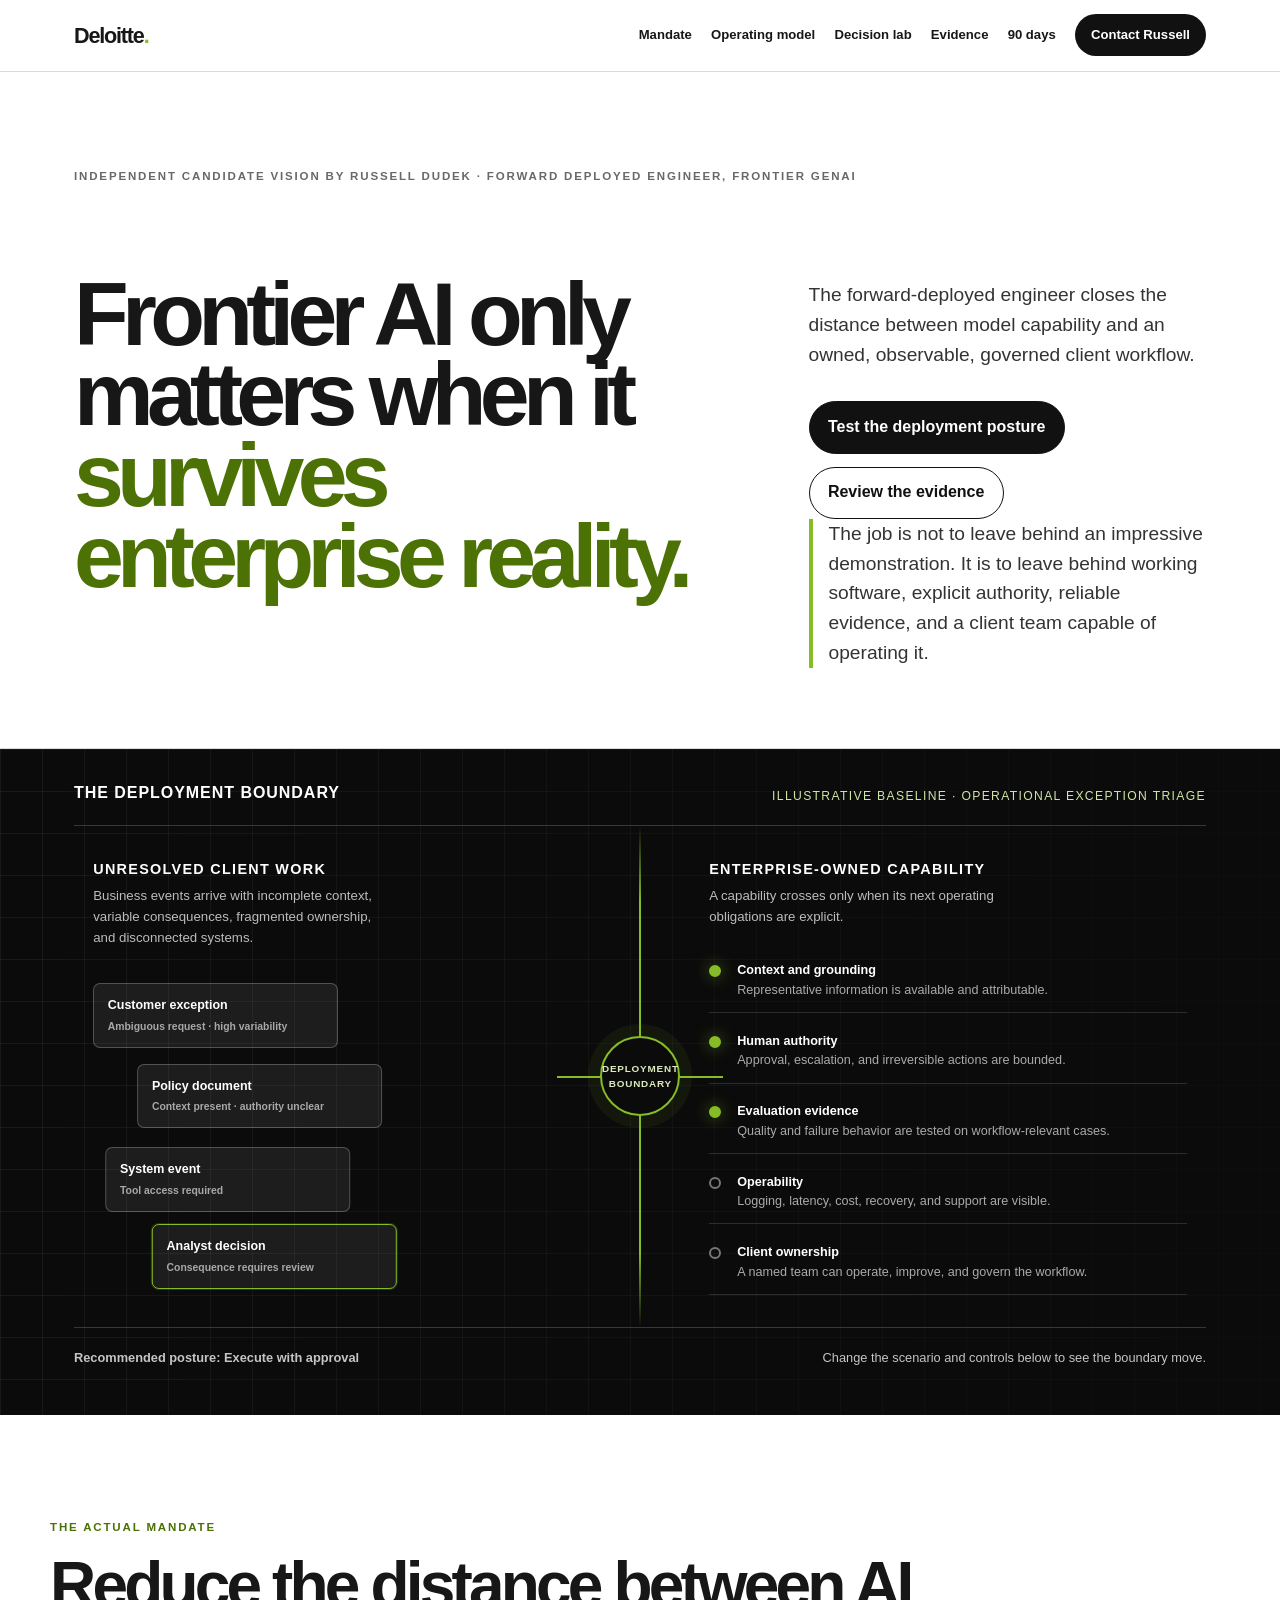
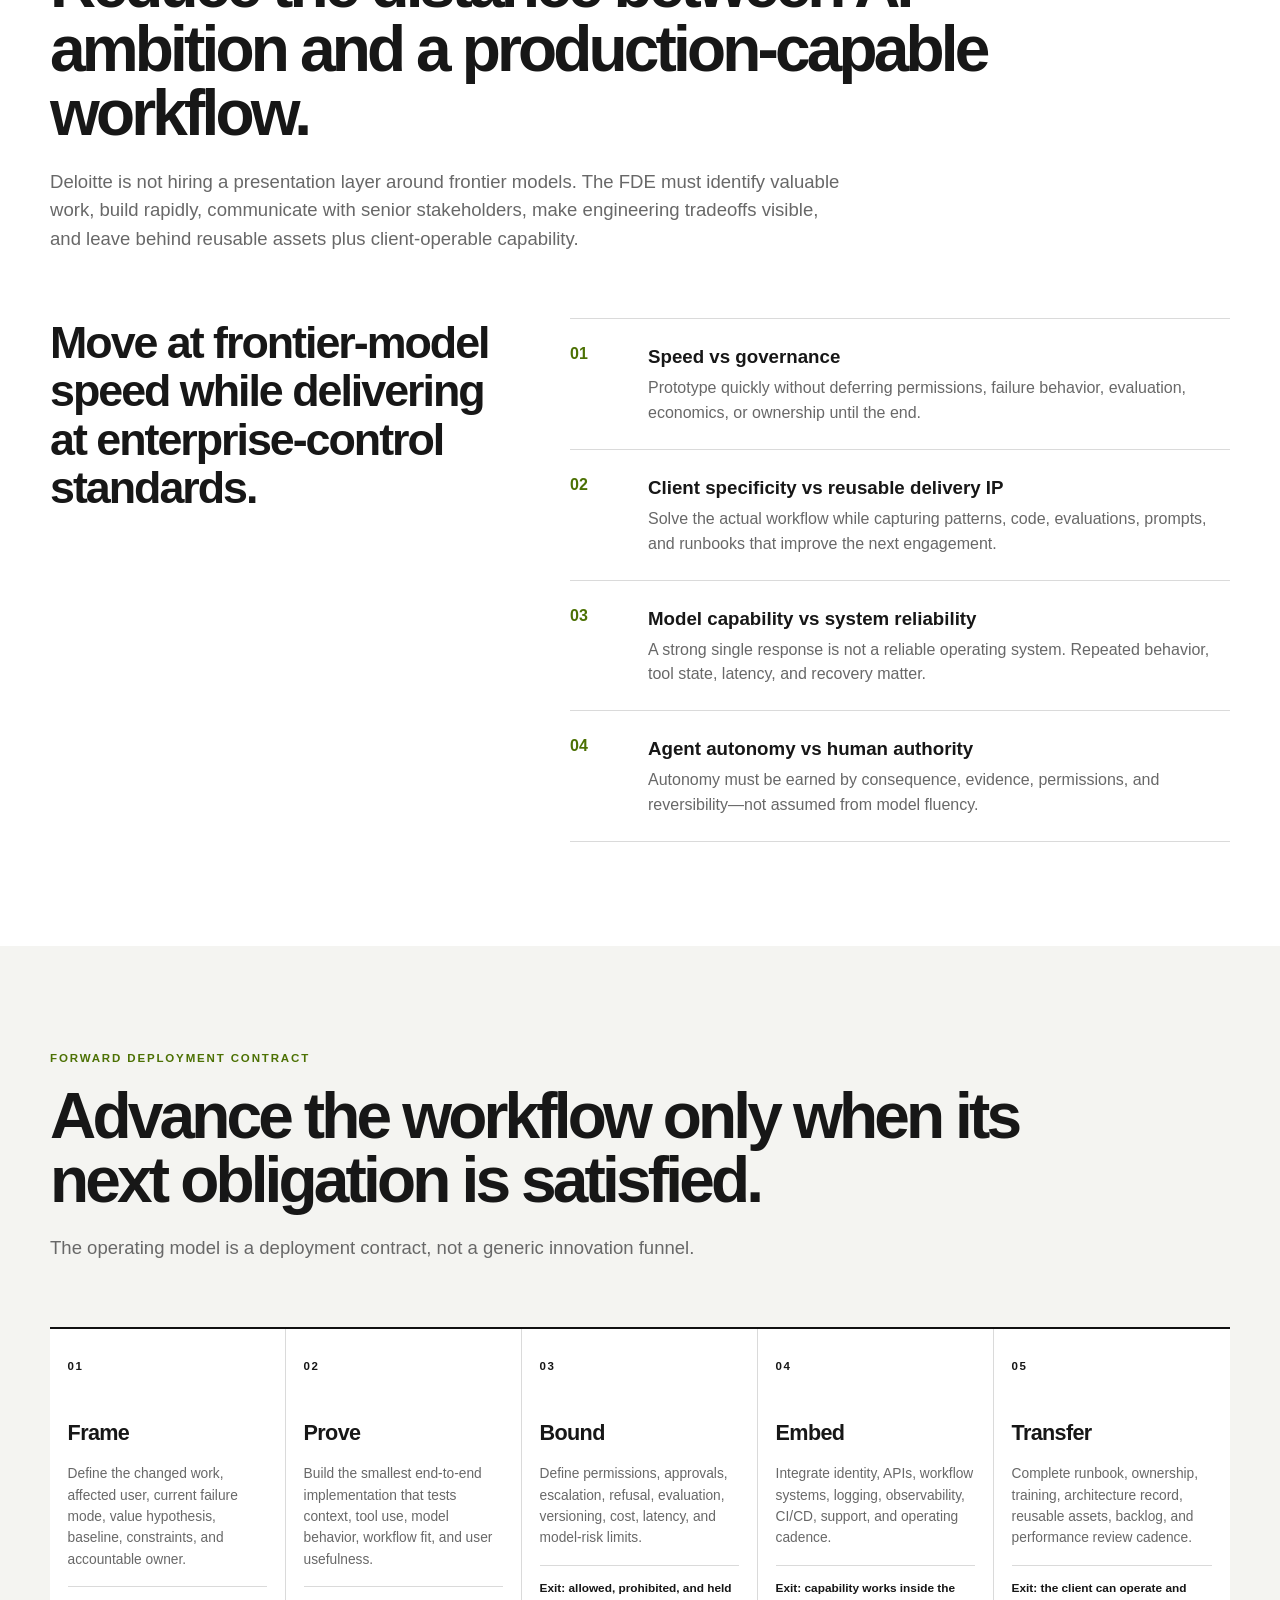
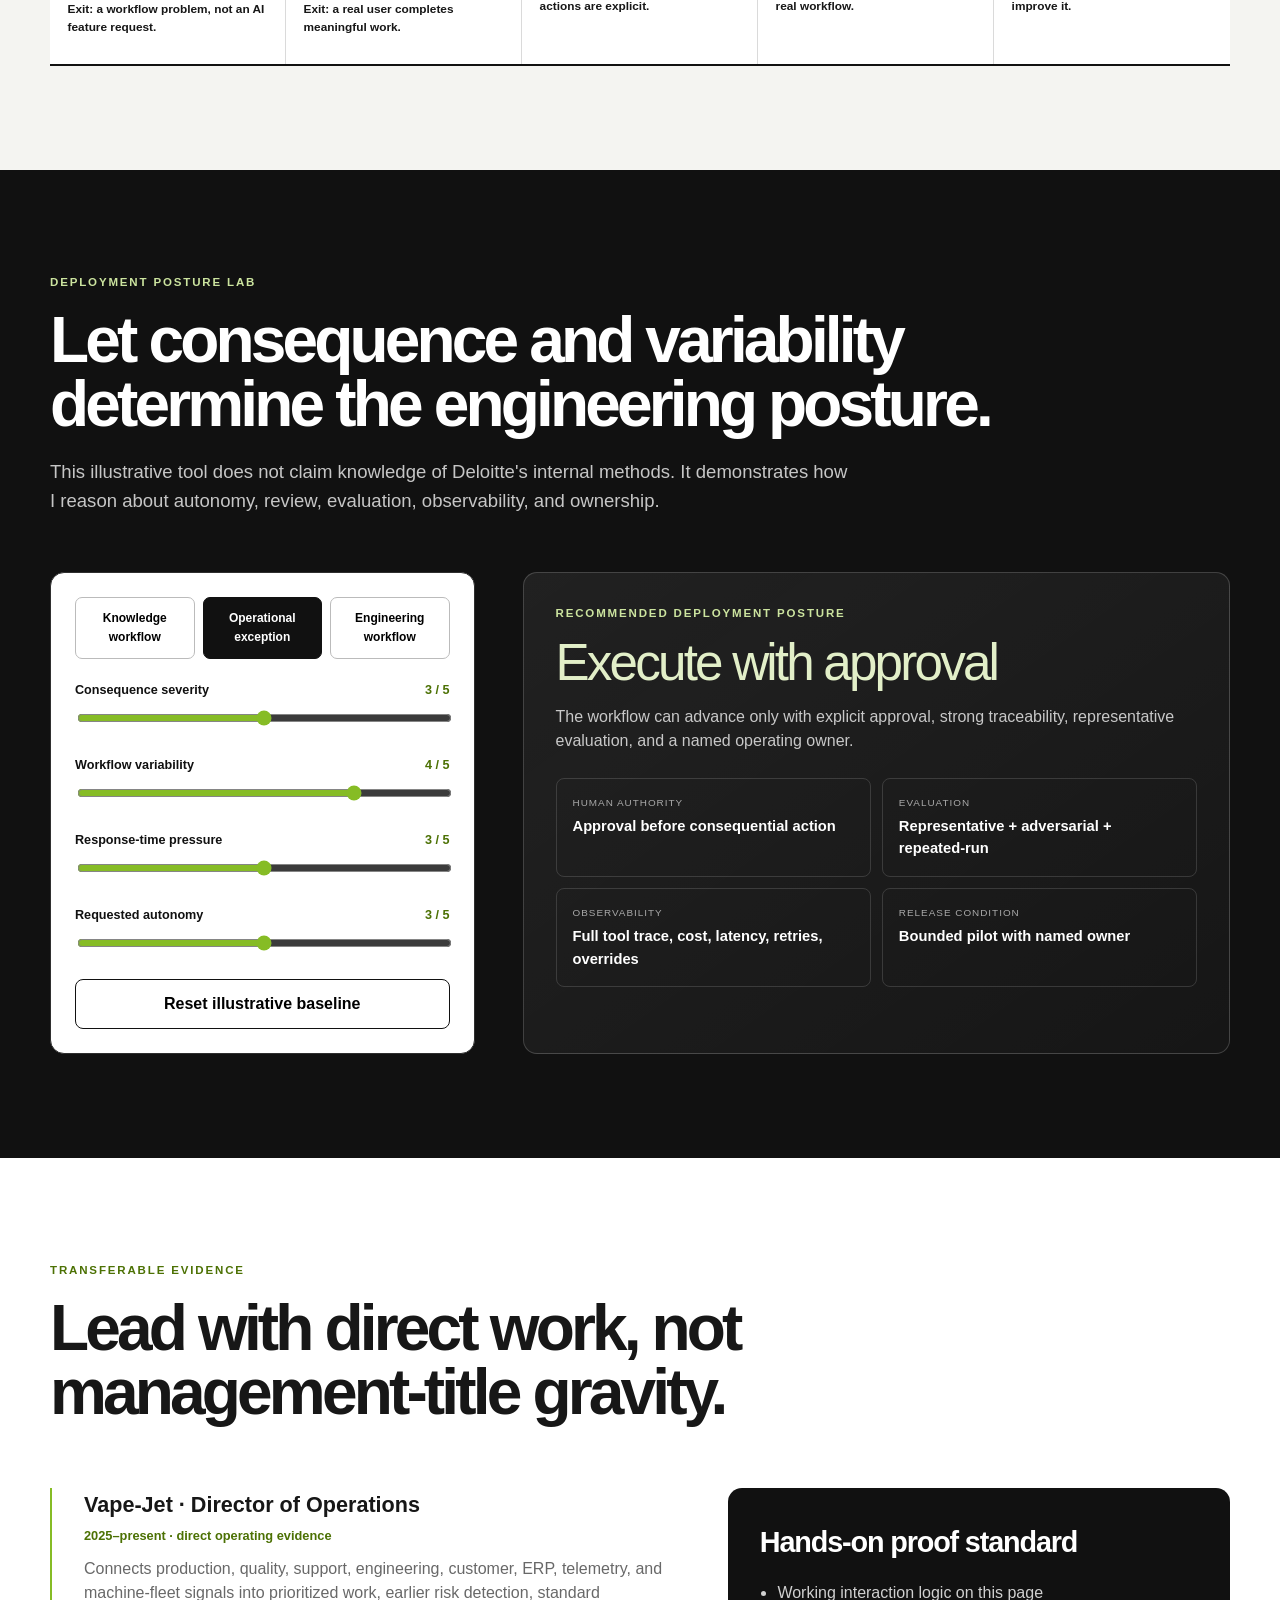
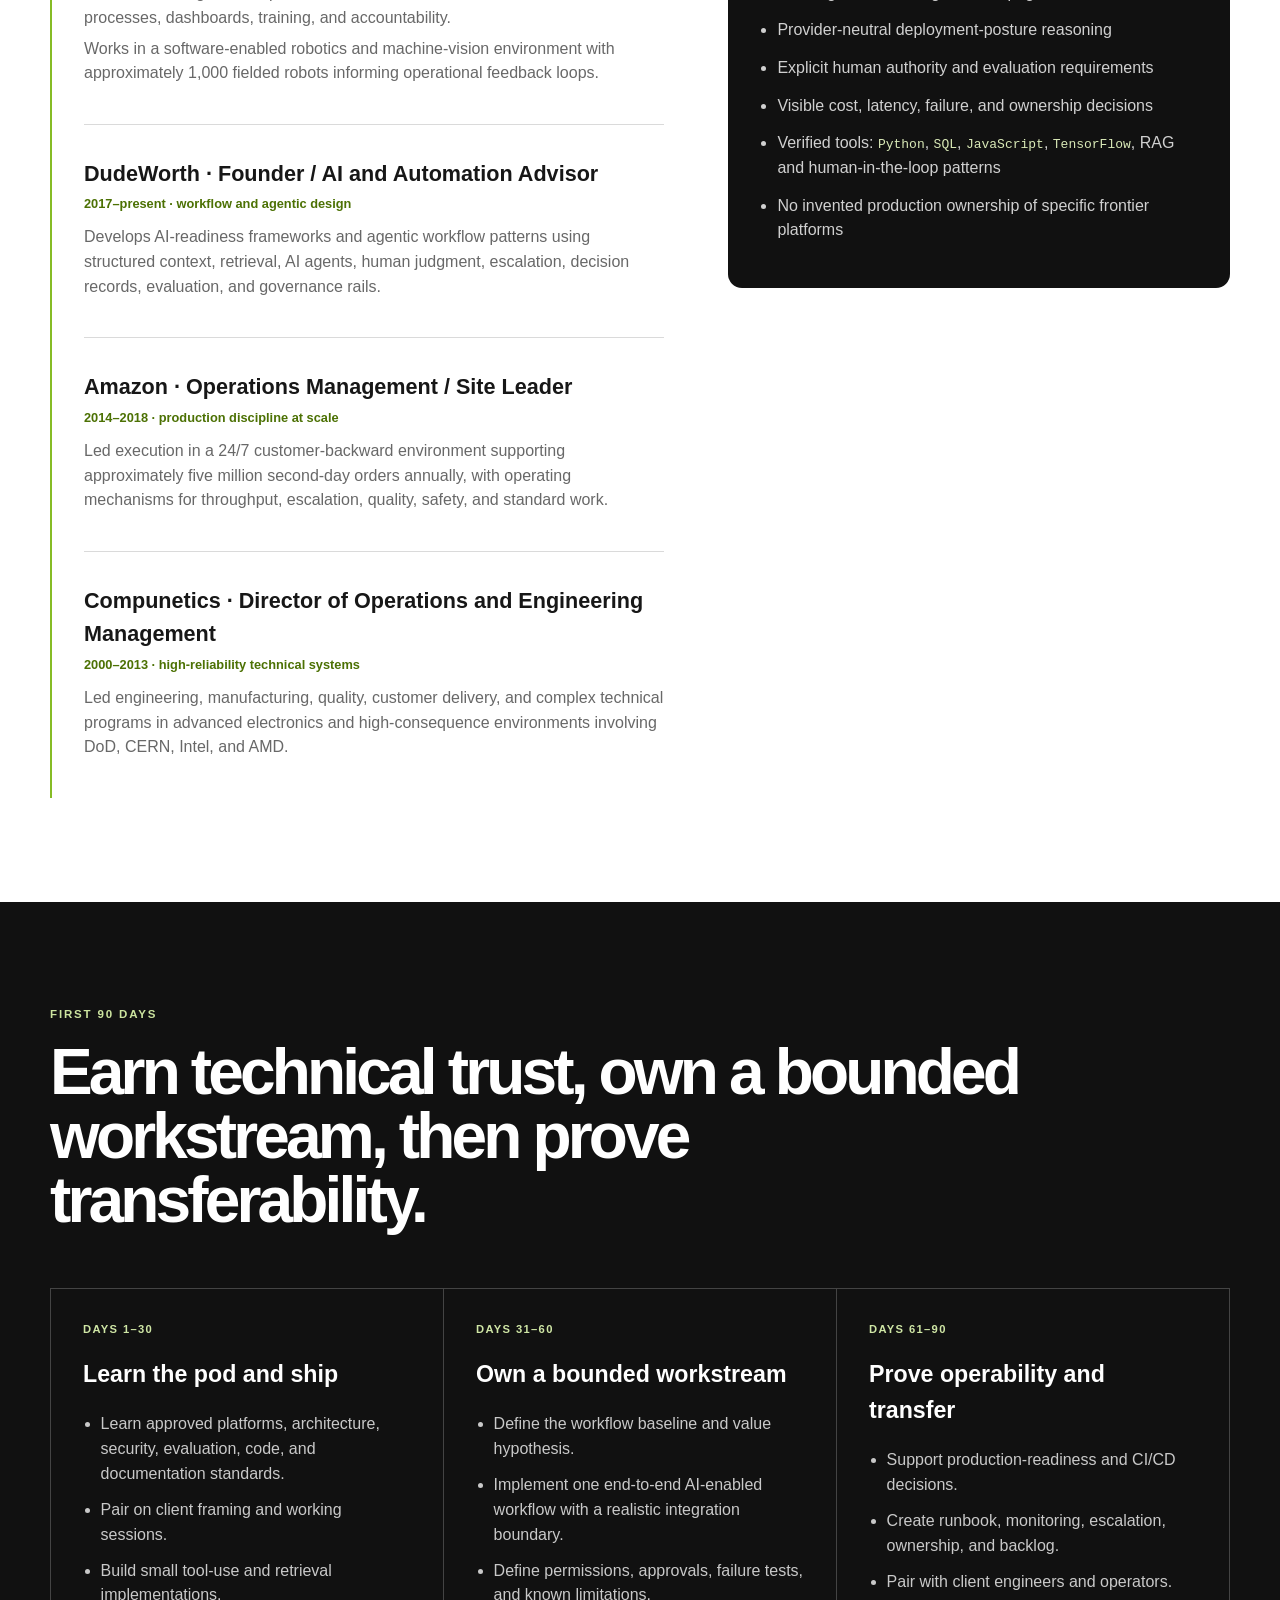
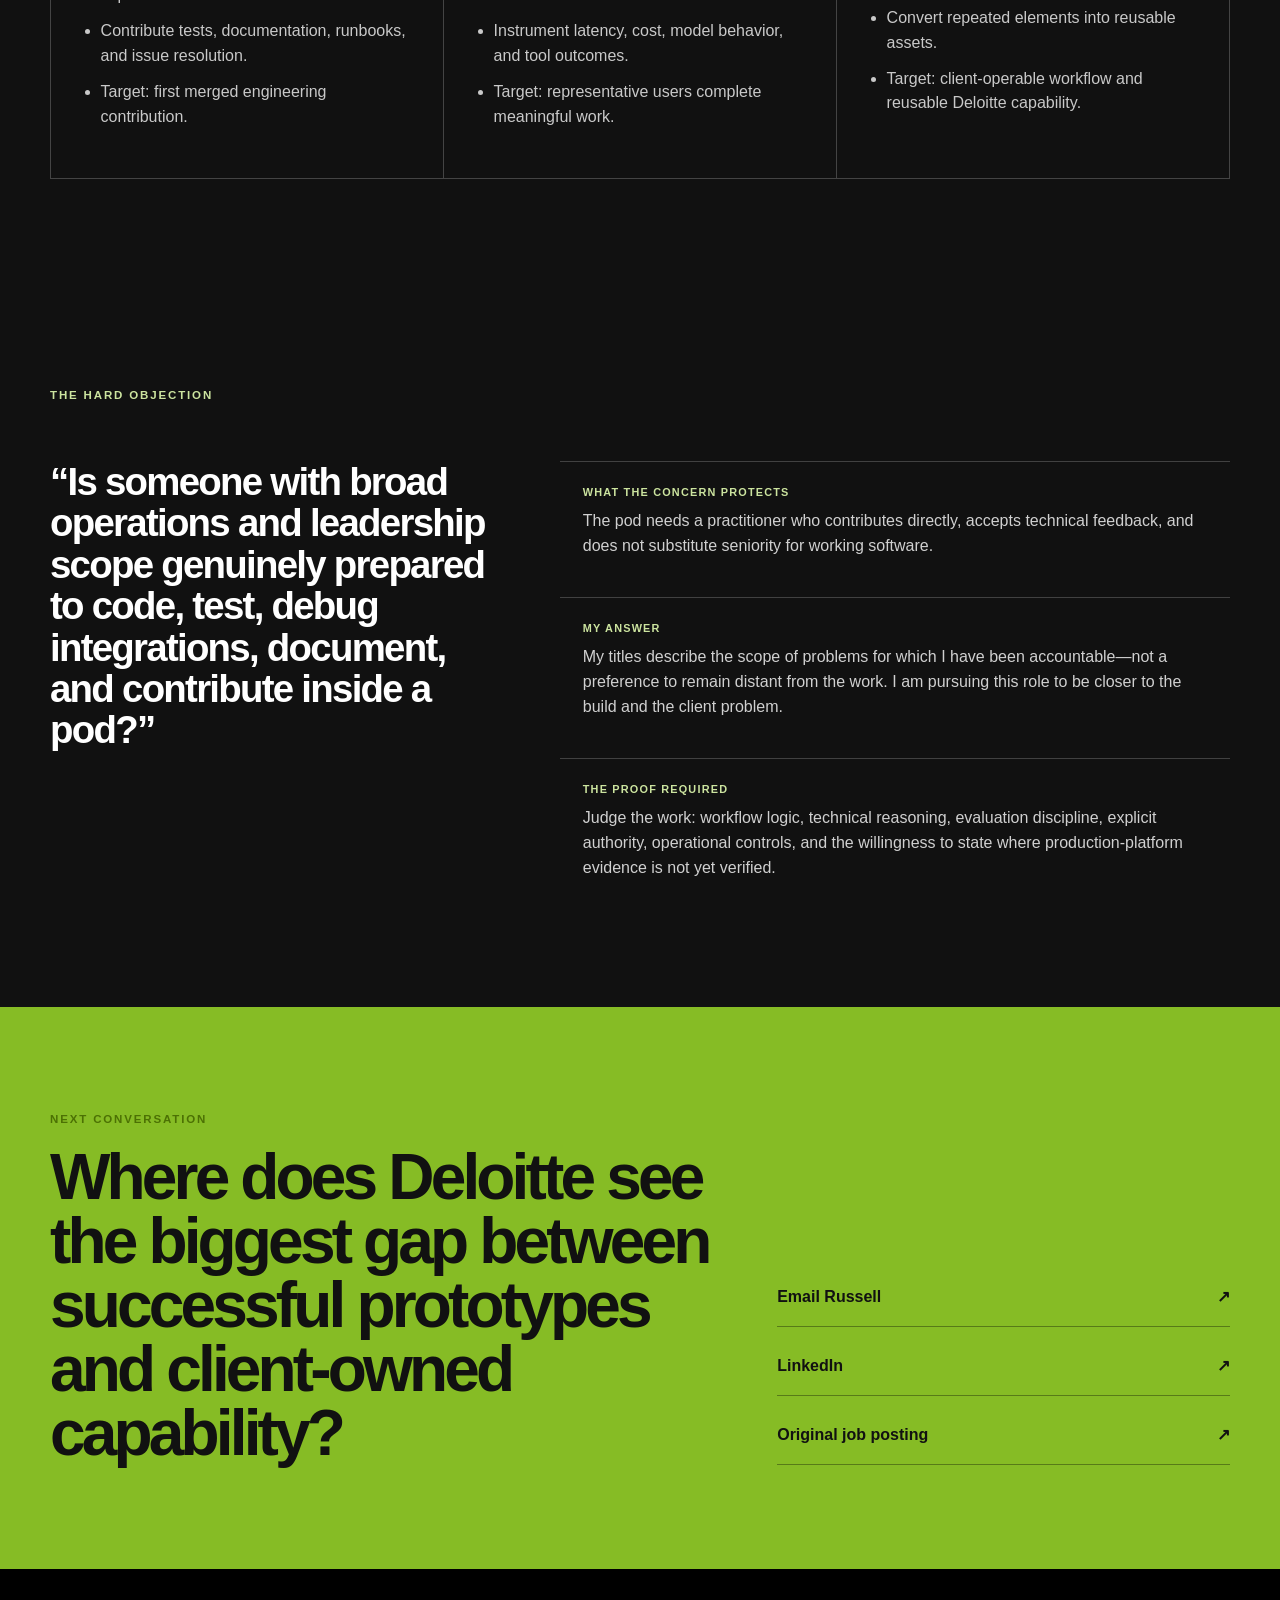
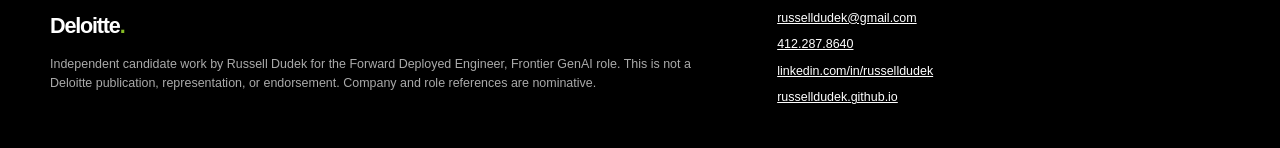
==== index.html @ 0a55ced5 "Publish Deloitte Frontier GenAI candidate vision" ====
<!doctype html>
<html lang="en">
<head>
  <meta charset="utf-8" />
  <meta name="viewport" content="width=device-width, initial-scale=1" />
  <meta name="description" content="Independent candidate vision by Russell Dudek for Deloitte's Forward Deployed Engineer, Frontier GenAI role." />
  <title>Russell Dudek | Deloitte Frontier GenAI FDE</title>
  <style>
    :root {
      --black:#0b0b0b;
      --ink:#171717;
      --muted:#686868;
      --line:#dadada;
      --paper:#ffffff;
      --wash:#f4f4f1;
      --green:#86bc25;
      --green-dark:#4c7104;
      --green-soft:#ecf6dc;
      --amber:#9a6200;
      --red:#9c2525;
      --max:1180px;
      --shadow:0 24px 70px rgba(0,0,0,.15);
      --font:"Helvetica Neue",Helvetica,Arial,sans-serif;
    }
    *{box-sizing:border-box}
    html{scroll-behavior:smooth}
    body{margin:0;background:var(--paper);color:var(--ink);font-family:var(--font);line-height:1.55;text-rendering:optimizeLegibility}
    a{color:inherit}
    button,input{font:inherit}
    button{cursor:pointer}
    :focus-visible{outline:3px solid var(--green);outline-offset:4px}
    .skip{position:absolute;left:1rem;top:-100px;background:#fff;color:#000;padding:.75rem 1rem;z-index:1000;border:2px solid #000}
    .skip:focus{top:1rem}
    .header{position:sticky;top:0;z-index:30;background:rgba(255,255,255,.95);backdrop-filter:blur(14px);border-bottom:1px solid var(--line)}
    .nav{max-width:var(--max);margin:auto;padding:.9rem 1.5rem;display:flex;align-items:center;justify-content:space-between;gap:1rem}
    .brand{font-size:1.35rem;font-weight:850;letter-spacing:-.055em;text-decoration:none}
    .brand-dot{color:var(--green)}
    .links{display:flex;align-items:center;gap:1.2rem;font-size:.82rem;font-weight:750}
    .links a{text-decoration:none}
    .links a:hover{text-decoration:underline;text-underline-offset:4px;text-decoration-thickness:2px}
    .pill{background:#111;color:#fff;padding:.68rem 1rem;border-radius:999px}
    .menu{display:none;border:0;background:none;font-weight:800}
    .hero{border-bottom:1px solid var(--line)}
    .hero-inner{max-width:var(--max);margin:auto;padding:6rem 1.5rem 5rem;display:grid;grid-template-columns:minmax(0,1.25fr) minmax(300px,.75fr);gap:4.5rem;align-items:start}
    .eyebrow{grid-column:1/-1;margin:0 0 1rem;text-transform:uppercase;letter-spacing:.16em;font-size:.72rem;font-weight:850;color:var(--muted)}
    h1{margin:0;font-size:clamp(4rem,7vw,7.4rem);line-height:.9;letter-spacing:-.075em;max-width:850px}
    h1 span{color:var(--green-dark)}
    .hero-copy{padding-top:.4rem}
    .hero-copy p{font-size:clamp(1.08rem,1.5vw,1.35rem);margin:0;color:#333}
    .hero-actions{display:flex;gap:.8rem;flex-wrap:wrap;margin-top:2rem}
    .btn{display:inline-flex;align-items:center;justify-content:center;min-height:48px;padding:.8rem 1.15rem;border-radius:999px;border:1px solid #111;background:#111;color:#fff;text-decoration:none;font-weight:800}
    .btn.secondary{background:#fff;color:#111}
    .note{margin-top:2rem;padding-left:1rem;border-left:4px solid var(--green);font-size:.92rem;color:var(--muted)}
    .system{background:var(--black);color:#fff;position:relative;overflow:hidden}
    .system:before{content:"";position:absolute;inset:0;background-image:linear-gradient(rgba(255,255,255,.055) 1px,transparent 1px),linear-gradient(90deg,rgba(255,255,255,.055) 1px,transparent 1px);background-size:42px 42px;mask-image:linear-gradient(to right,#000,rgba(0,0,0,.25))}
    .system-inner{position:relative;max-width:var(--max);margin:auto;padding:2rem 1.5rem 3rem}
    .system-head{display:flex;justify-content:space-between;align-items:end;gap:1rem;padding-bottom:1.2rem;border-bottom:1px solid rgba(255,255,255,.18)}
    .system-head h2{margin:0;font-size:1rem;letter-spacing:.06em;text-transform:uppercase}
    .system-head p{margin:0;font-size:.76rem;color:#cfe7a5;text-transform:uppercase;letter-spacing:.11em}
    .boundary{display:grid;grid-template-columns:1fr 100px 1fr;min-height:500px}
    .zone{padding:2rem 1.2rem;display:flex;flex-direction:column}
    .zone h3{margin:0 0 .4rem;font-size:.9rem;text-transform:uppercase;letter-spacing:.09em}
    .zone>p{margin:0;color:#bcbcbc;font-size:.83rem;max-width:300px}
    .signals{position:relative;flex:1;margin-top:1.6rem;min-height:320px}
    .signal{position:absolute;left:0;width:min(245px,90%);padding:.75rem .85rem;border:1px solid rgba(255,255,255,.24);background:rgba(255,255,255,.075);border-radius:7px;font-size:.78rem;font-weight:750;transition:.45s ease}
    .signal small{display:block;color:#a8a8a8;font-weight:550;margin-top:.2rem}
    .signal:nth-child(1){top:3%;transform:translateX(0)}
    .signal:nth-child(2){top:28%;transform:translateX(18%)}
    .signal:nth-child(3){top:54%;transform:translateX(5%)}
    .signal:nth-child(4){top:78%;transform:translateX(24%)}
    .signal.active{border-color:var(--green);box-shadow:0 0 0 1px rgba(134,188,37,.22)}
    .spine{position:relative;display:grid;place-items:center}
    .spine:before{content:"";position:absolute;top:0;bottom:0;width:2px;background:linear-gradient(to bottom,transparent,var(--green) 15%,var(--green) 85%,transparent)}
    .gate{position:relative;z-index:2;width:80px;height:80px;border-radius:50%;display:grid;place-items:center;text-align:center;border:2px solid var(--green);background:var(--black);font-size:.62rem;font-weight:850;letter-spacing:.08em;text-transform:uppercase;color:#dceabc;box-shadow:0 0 0 12px rgba(134,188,37,.07)}
    .gate:before,.gate:after{content:"";position:absolute;top:50%;width:45px;height:2px;background:var(--green)}
    .gate:before{right:100%}.gate:after{left:100%}
    .owned{display:grid;gap:.45rem;margin-top:1.4rem}
    .owned-row{display:grid;grid-template-columns:16px 1fr;gap:.75rem;padding:.72rem 0;border-bottom:1px solid rgba(255,255,255,.14);font-size:.79rem}
    .status{width:12px;height:12px;border-radius:50%;border:2px solid #777;margin-top:.25rem;transition:.35s ease}
    .owned-row.ready .status{background:var(--green);border-color:var(--green);box-shadow:0 0 16px rgba(134,188,37,.55)}
    .owned-row strong{display:block}.owned-row span{color:#aaa}
    .system-foot{display:flex;justify-content:space-between;gap:1rem;padding-top:1.25rem;border-top:1px solid rgba(255,255,255,.18);font-size:.8rem;color:#c5c5c5}
    .section{padding:6.5rem 1.5rem}
    .inner{max-width:var(--max);margin:auto}
    .label{font-size:.72rem;text-transform:uppercase;letter-spacing:.16em;font-weight:850;color:var(--green-dark);margin-bottom:1rem}
    .section h2{font-size:clamp(2.5rem,5vw,5rem);line-height:1;letter-spacing:-.06em;margin:0;max-width:980px}
    .lead{max-width:800px;font-size:1.16rem;color:var(--muted);margin:1.4rem 0 0}
    .wash{background:var(--wash)}
    .dark{background:#111;color:#fff}.dark .lead{color:#c6c6c6}.dark .label{color:#cce49f}
    .tensions{display:grid;grid-template-columns:.8fr 1.2fr;gap:5rem;margin-top:4rem}
    blockquote{margin:0;font-size:clamp(1.8rem,3.5vw,3.4rem);line-height:1.08;letter-spacing:-.045em;font-weight:780;position:sticky;top:120px}
    .tension-list{border-top:1px solid var(--line)}
    .tension{display:grid;grid-template-columns:62px 1fr;gap:1rem;padding:1.45rem 0;border-bottom:1px solid var(--line)}
    .num{color:var(--green-dark);font-weight:850}.tension h3{margin:0 0 .3rem}.tension p{margin:0;color:var(--muted)}
    .contract{margin-top:4rem;display:grid;grid-template-columns:repeat(5,1fr);border-top:2px solid #111;border-bottom:2px solid #111}
    .step{padding:1.5rem 1.1rem 1.7rem;min-height:260px;border-right:1px solid var(--line);transition:.25s;background:#fff}
    .step:last-child{border-right:0}.step:hover{background:var(--green-soft)}
    .step b{font-size:.72rem;letter-spacing:.12em}.step h3{font-size:1.35rem;margin:2.4rem 0 .6rem;letter-spacing:-.03em}.step p{font-size:.86rem;color:var(--muted)}.step em{display:block;margin-top:1rem;padding-top:.8rem;border-top:1px solid var(--line);font-size:.74rem;font-style:normal;font-weight:800}
    .lab-grid{display:grid;grid-template-columns:minmax(300px,.75fr) minmax(0,1.25fr);gap:3rem;margin-top:3.5rem}
    .controls{background:#fff;color:#111;padding:1.5rem;border:1px solid #2f2f2f;border-radius:14px}
    .scenario-tabs{display:grid;grid-template-columns:repeat(3,1fr);gap:.5rem}
    .scenario{border:1px solid #bbb;background:#fff;padding:.72rem .55rem;font-size:.75rem;font-weight:800;border-radius:7px}
    .scenario.active{background:#111;color:#fff;border-color:#111}
    .slider-row{margin-top:1.4rem}.slider-head{display:flex;justify-content:space-between;gap:1rem;font-size:.79rem;font-weight:800;margin-bottom:.45rem}.slider-head span:last-child{color:var(--green-dark)}
    input[type=range]{width:100%;accent-color:var(--green)}
    .reset{margin-top:1.25rem;width:100%;padding:.75rem;border:1px solid #111;background:#fff;font-weight:800;border-radius:8px}
    .readout{padding:2rem;border:1px solid rgba(255,255,255,.18);border-radius:14px;background:linear-gradient(145deg,rgba(255,255,255,.07),rgba(255,255,255,.025))}
    .posture{font-size:clamp(2rem,4vw,4.3rem);line-height:.98;letter-spacing:-.055em;margin:.3rem 0 1rem;color:#e2efc8}
    .readout>p{color:#c8c8c8;max-width:720px}
    .requirements{display:grid;grid-template-columns:repeat(2,1fr);gap:.7rem;margin-top:1.5rem}
    .req{padding:1rem;border:1px solid rgba(255,255,255,.14);border-radius:8px}.req small{display:block;color:#a9a9a9;text-transform:uppercase;letter-spacing:.1em;font-size:.62rem}.req strong{display:block;margin-top:.25rem;font-size:.92rem}
    .evidence{margin-top:4rem;display:grid;grid-template-columns:1.1fr .9fr;gap:4rem}
    .trail{border-left:2px solid var(--green);padding-left:2rem}
    .role{padding:0 0 2rem}.role+.role{padding-top:2rem;border-top:1px solid var(--line)}.role h3{margin:0;font-size:1.35rem}.role .meta{color:var(--green-dark);font-weight:800;font-size:.8rem;margin:.25rem 0 .7rem}.role p{margin:.35rem 0;color:var(--muted)}
    .proof{background:#111;color:#fff;padding:2rem;border-radius:14px;align-self:start;position:sticky;top:110px}.proof h3{font-size:1.8rem;margin:0 0 1rem;letter-spacing:-.04em}.proof ul{padding-left:1.1rem;margin:0}.proof li{margin:.8rem 0;color:#d0d0d0}.proof code{color:#d9e9b7}
    .plan{display:grid;grid-template-columns:repeat(3,1fr);gap:1px;background:#444;margin-top:3.5rem;border:1px solid #444}.phase{background:#111;padding:2rem}.phase .days{color:#cfe6a5;text-transform:uppercase;letter-spacing:.12em;font-size:.7rem;font-weight:850}.phase h3{font-size:1.45rem;margin:1.2rem 0}.phase ul{padding-left:1.1rem;color:#c9c9c9}.phase li{margin:.7rem 0}
    .objection{display:grid;grid-template-columns:.8fr 1.2fr;gap:4rem;margin-top:3.5rem;align-items:start}.question{font-size:clamp(1.8rem,3vw,3.1rem);line-height:1.08;letter-spacing:-.045em;font-weight:780}.answer-grid{display:grid;gap:1rem}.answer{padding:1.4rem;border-top:1px solid rgba(255,255,255,.2)}.answer b{display:block;color:#cce49f;text-transform:uppercase;letter-spacing:.11em;font-size:.68rem;margin-bottom:.5rem}.answer p{margin:0;color:#d0d0d0}
    .cta{background:var(--green);color:#111}.cta-grid{display:grid;grid-template-columns:1.2fr .8fr;gap:3rem;align-items:end}.cta h2{max-width:780px}.cta-links{display:grid;gap:.7rem}.cta-links a{display:flex;justify-content:space-between;padding:1rem 0;border-bottom:1px solid rgba(0,0,0,.35);text-decoration:none;font-weight:850}
    footer{background:#000;color:#fff;padding:2.5rem 1.5rem}.footer{max-width:var(--max);margin:auto;display:grid;grid-template-columns:1.2fr .8fr;gap:3rem;font-size:.78rem}.footer p{color:#aaa;max-width:720px}.footer-links{display:grid;gap:.45rem;align-content:start}.footer-links a{color:#fff}
    @media(max-width:900px){
      .hero-inner,.tensions,.lab-grid,.evidence,.objection,.cta-grid,.footer{grid-template-columns:1fr;gap:2.5rem}
      .hero-inner{padding-top:4rem}.hero-copy{padding-top:0}.boundary{grid-template-columns:1fr}.spine{height:100px}.spine:before{top:50%;left:0;right:0;width:auto;height:2px;background:linear-gradient(to right,transparent,var(--green) 15%,var(--green) 85%,transparent)}.gate:before,.gate:after{display:none}
      .contract{grid-template-columns:1fr}.step{min-height:0;border-right:0;border-bottom:1px solid var(--line)}.step h3{margin-top:1rem}
      .plan{grid-template-columns:1fr}.proof,blockquote{position:static}
    }
    @media(max-width:700px){
      .links{display:none;position:absolute;top:100%;left:0;right:0;background:#fff;border-bottom:1px solid var(--line);padding:1rem 1.5rem;flex-direction:column;align-items:flex-start}.links.open{display:flex}.menu{display:block}
      h1{font-size:clamp(3.1rem,16vw,5.2rem)}.hero-inner{padding-bottom:3.5rem}.section{padding:4.5rem 1.1rem}.requirements{grid-template-columns:1fr}.scenario-tabs{grid-template-columns:1fr}.system-inner{padding-inline:1rem}.zone{padding-inline:.4rem}.system-foot{flex-direction:column}.contract,.plan{margin-top:2.5rem}
    }
    @media(prefers-reduced-motion:reduce){*{scroll-behavior:auto!important;animation:none!important;transition:none!important}}
  </style>
</head>
<body id="top">
<a class="skip" href="#main">Skip to content</a>
<header class="header">
  <nav class="nav" aria-label="Primary navigation">
    <a class="brand" href="#top" aria-label="Deloitte candidate vision">Deloitte<span class="brand-dot">.</span></a>
    <button class="menu" type="button" aria-expanded="false" aria-controls="navlinks">Menu</button>
    <div class="links" id="navlinks">
      <a href="#mandate">Mandate</a><a href="#model">Operating model</a><a href="#lab">Decision lab</a><a href="#evidence">Evidence</a><a href="#plan">90 days</a><a class="pill" href="mailto:russelldudek@gmail.com">Contact Russell</a>
    </div>
  </nav>
</header>
<main id="main">
  <section class="hero">
    <div class="hero-inner">
      <p class="eyebrow">Independent candidate vision by Russell Dudek · Forward Deployed Engineer, Frontier GenAI</p>
      <h1>Frontier AI only matters when it <span>survives enterprise reality.</span></h1>
      <div class="hero-copy">
        <p>The forward-deployed engineer closes the distance between model capability and an owned, observable, governed client workflow.</p>
        <div class="hero-actions"><a class="btn" href="#lab">Test the deployment posture</a><a class="btn secondary" href="#evidence">Review the evidence</a></div>
        <p class="note">The job is not to leave behind an impressive demonstration. It is to leave behind working software, explicit authority, reliable evidence, and a client team capable of operating it.</p>
      </div>
    </div>
  </section>

  <section class="system" aria-labelledby="system-title">
    <div class="system-inner">
      <div class="system-head"><h2 id="system-title">The deployment boundary</h2><p id="system-state">Illustrative baseline · operational exception triage</p></div>
      <div class="boundary">
        <div class="zone">
          <h3>Unresolved client work</h3><p>Business events arrive with incomplete context, variable consequences, fragmented ownership, and disconnected systems.</p>
          <div class="signals">
            <div class="signal active">Customer exception<small>Ambiguous request · high variability</small></div>
            <div class="signal">Policy document<small>Context present · authority unclear</small></div>
            <div class="signal">System event<small>Tool access required</small></div>
            <div class="signal">Analyst decision<small>Consequence requires review</small></div>
          </div>
        </div>
        <div class="spine"><div class="gate">Deployment<br/>boundary</div></div>
        <div class="zone">
          <h3>Enterprise-owned capability</h3><p>A capability crosses only when its next operating obligations are explicit.</p>
          <div class="owned">
            <div class="owned-row ready" data-obligation="context"><i class="status"></i><div><strong>Context and grounding</strong><span>Representative information is available and attributable.</span></div></div>
            <div class="owned-row ready" data-obligation="authority"><i class="status"></i><div><strong>Human authority</strong><span>Approval, escalation, and irreversible actions are bounded.</span></div></div>
            <div class="owned-row ready" data-obligation="evidence"><i class="status"></i><div><strong>Evaluation evidence</strong><span>Quality and failure behavior are tested on workflow-relevant cases.</span></div></div>
            <div class="owned-row" data-obligation="operability"><i class="status"></i><div><strong>Operability</strong><span>Logging, latency, cost, recovery, and support are visible.</span></div></div>
            <div class="owned-row" data-obligation="ownership"><i class="status"></i><div><strong>Client ownership</strong><span>A named team can operate, improve, and govern the workflow.</span></div></div>
          </div>
        </div>
      </div>
      <div class="system-foot"><strong id="hero-posture">Recommended posture: Execute with approval</strong><span>Change the scenario and controls below to see the boundary move.</span></div>
    </div>
  </section>

  <section class="section" id="mandate">
    <div class="inner">
      <div class="label">The actual mandate</div>
      <h2>Reduce the distance between AI ambition and a production-capable workflow.</h2>
      <p class="lead">Deloitte is not hiring a presentation layer around frontier models. The FDE must identify valuable work, build rapidly, communicate with senior stakeholders, make engineering tradeoffs visible, and leave behind reusable assets plus client-operable capability.</p>
      <div class="tensions">
        <blockquote>Move at frontier-model speed while delivering at enterprise-control standards.</blockquote>
        <div class="tension-list">
          <article class="tension"><div class="num">01</div><div><h3>Speed vs governance</h3><p>Prototype quickly without deferring permissions, failure behavior, evaluation, economics, or ownership until the end.</p></div></article>
          <article class="tension"><div class="num">02</div><div><h3>Client specificity vs reusable delivery IP</h3><p>Solve the actual workflow while capturing patterns, code, evaluations, prompts, and runbooks that improve the next engagement.</p></div></article>
          <article class="tension"><div class="num">03</div><div><h3>Model capability vs system reliability</h3><p>A strong single response is not a reliable operating system. Repeated behavior, tool state, latency, and recovery matter.</p></div></article>
          <article class="tension"><div class="num">04</div><div><h3>Agent autonomy vs human authority</h3><p>Autonomy must be earned by consequence, evidence, permissions, and reversibility—not assumed from model fluency.</p></div></article>
        </div>
      </div>
    </div>
  </section>

  <section class="section wash" id="model">
    <div class="inner">
      <div class="label">Forward Deployment Contract</div>
      <h2>Advance the workflow only when its next obligation is satisfied.</h2>
      <p class="lead">The operating model is a deployment contract, not a generic innovation funnel.</p>
      <div class="contract">
        <article class="step"><b>01</b><h3>Frame</h3><p>Define the changed work, affected user, current failure mode, value hypothesis, baseline, constraints, and accountable owner.</p><em>Exit: a workflow problem, not an AI feature request.</em></article>
        <article class="step"><b>02</b><h3>Prove</h3><p>Build the smallest end-to-end implementation that tests context, tool use, model behavior, workflow fit, and user usefulness.</p><em>Exit: a real user completes meaningful work.</em></article>
        <article class="step"><b>03</b><h3>Bound</h3><p>Define permissions, approvals, escalation, refusal, evaluation, versioning, cost, latency, and model-risk limits.</p><em>Exit: allowed, prohibited, and held actions are explicit.</em></article>
        <article class="step"><b>04</b><h3>Embed</h3><p>Integrate identity, APIs, workflow systems, logging, observability, CI/CD, support, and operating cadence.</p><em>Exit: capability works inside the real workflow.</em></article>
        <article class="step"><b>05</b><h3>Transfer</h3><p>Complete runbook, ownership, training, architecture record, reusable assets, backlog, and performance review cadence.</p><em>Exit: the client can operate and improve it.</em></article>
      </div>
    </div>
  </section>

  <section class="section dark" id="lab">
    <div class="inner">
      <div class="label">Deployment posture lab</div>
      <h2>Let consequence and variability determine the engineering posture.</h2>
      <p class="lead">This illustrative tool does not claim knowledge of Deloitte's internal methods. It demonstrates how I reason about autonomy, review, evaluation, observability, and ownership.</p>
      <div class="lab-grid">
        <div class="controls">
          <div class="scenario-tabs" role="tablist" aria-label="Scenario type">
            <button class="scenario" data-scenario="knowledge" role="tab" aria-selected="false">Knowledge workflow</button>
            <button class="scenario active" data-scenario="exception" role="tab" aria-selected="true">Operational exception</button>
            <button class="scenario" data-scenario="engineering" role="tab" aria-selected="false">Engineering workflow</button>
          </div>
          <div class="slider-row"><div class="slider-head"><span>Consequence severity</span><span id="severity-value">3 / 5</span></div><input id="severity" type="range" min="1" max="5" value="3" /></div>
          <div class="slider-row"><div class="slider-head"><span>Workflow variability</span><span id="variability-value">4 / 5</span></div><input id="variability" type="range" min="1" max="5" value="4" /></div>
          <div class="slider-row"><div class="slider-head"><span>Response-time pressure</span><span id="latency-value">3 / 5</span></div><input id="latency" type="range" min="1" max="5" value="3" /></div>
          <div class="slider-row"><div class="slider-head"><span>Requested autonomy</span><span id="autonomy-value">3 / 5</span></div><input id="autonomy" type="range" min="1" max="5" value="3" /></div>
          <button class="reset" type="button" id="reset">Reset illustrative baseline</button>
        </div>
        <div class="readout" aria-live="polite">
          <div class="label">Recommended deployment posture</div>
          <div class="posture" id="posture">Execute with approval</div>
          <p id="rationale">Moderate consequence and high variability require explicit approval, strong traceability, representative evaluation cases, and a client-side operating owner before broader autonomy.</p>
          <div class="requirements">
            <div class="req"><small>Human authority</small><strong id="human">Approval before consequential action</strong></div>
            <div class="req"><small>Evaluation</small><strong id="evaluation">Representative + adversarial + repeated-run</strong></div>
            <div class="req"><small>Observability</small><strong id="observability">Full tool trace, cost, latency, retries, overrides</strong></div>
            <div class="req"><small>Release condition</small><strong id="release">Bounded pilot with named owner</strong></div>
          </div>
        </div>
      </div>
    </div>
  </section>

  <section class="section" id="evidence">
    <div class="inner">
      <div class="label">Transferable evidence</div>
      <h2>Lead with direct work, not management-title gravity.</h2>
      <div class="evidence">
        <div class="trail">
          <article class="role"><h3>Vape-Jet · Director of Operations</h3><div class="meta">2025–present · direct operating evidence</div><p>Connects production, quality, support, engineering, customer, ERP, telemetry, and machine-fleet signals into prioritized work, earlier risk detection, standard processes, dashboards, training, and accountability.</p><p>Works in a software-enabled robotics and machine-vision environment with approximately 1,000 fielded robots informing operational feedback loops.</p></article>
          <article class="role"><h3>DudeWorth · Founder / AI and Automation Advisor</h3><div class="meta">2017–present · workflow and agentic design</div><p>Develops AI-readiness frameworks and agentic workflow patterns using structured context, retrieval, AI agents, human judgment, escalation, decision records, evaluation, and governance rails.</p></article>
          <article class="role"><h3>Amazon · Operations Management / Site Leader</h3><div class="meta">2014–2018 · production discipline at scale</div><p>Led execution in a 24/7 customer-backward environment supporting approximately five million second-day orders annually, with operating mechanisms for throughput, escalation, quality, safety, and standard work.</p></article>
          <article class="role"><h3>Compunetics · Director of Operations and Engineering Management</h3><div class="meta">2000–2013 · high-reliability technical systems</div><p>Led engineering, manufacturing, quality, customer delivery, and complex technical programs in advanced electronics and high-consequence environments involving DoD, CERN, Intel, and AMD.</p></article>
        </div>
        <aside class="proof"><h3>Hands-on proof standard</h3><ul><li>Working interaction logic on this page</li><li>Provider-neutral deployment-posture reasoning</li><li>Explicit human authority and evaluation requirements</li><li>Visible cost, latency, failure, and ownership decisions</li><li>Verified tools: <code>Python</code>, <code>SQL</code>, <code>JavaScript</code>, <code>TensorFlow</code>, RAG and human-in-the-loop patterns</li><li>No invented production ownership of specific frontier platforms</li></ul></aside>
      </div>
    </div>
  </section>

  <section class="section dark" id="plan">
    <div class="inner">
      <div class="label">First 90 days</div>
      <h2>Earn technical trust, own a bounded workstream, then prove transferability.</h2>
      <div class="plan">
        <article class="phase"><div class="days">Days 1–30</div><h3>Learn the pod and ship</h3><ul><li>Learn approved platforms, architecture, security, evaluation, code, and documentation standards.</li><li>Pair on client framing and working sessions.</li><li>Build small tool-use and retrieval implementations.</li><li>Contribute tests, documentation, runbooks, and issue resolution.</li><li>Target: first merged engineering contribution.</li></ul></article>
        <article class="phase"><div class="days">Days 31–60</div><h3>Own a bounded workstream</h3><ul><li>Define the workflow baseline and value hypothesis.</li><li>Implement one end-to-end AI-enabled workflow with a realistic integration boundary.</li><li>Define permissions, approvals, failure tests, and known limitations.</li><li>Instrument latency, cost, model behavior, and tool outcomes.</li><li>Target: representative users complete meaningful work.</li></ul></article>
        <article class="phase"><div class="days">Days 61–90</div><h3>Prove operability and transfer</h3><ul><li>Support production-readiness and CI/CD decisions.</li><li>Create runbook, monitoring, escalation, ownership, and backlog.</li><li>Pair with client engineers and operators.</li><li>Convert repeated elements into reusable assets.</li><li>Target: client-operable workflow and reusable Deloitte capability.</li></ul></article>
      </div>
    </div>
  </section>

  <section class="section dark">
    <div class="inner">
      <div class="label">The hard objection</div>
      <div class="objection">
        <div class="question">“Is someone with broad operations and leadership scope genuinely prepared to code, test, debug integrations, document, and contribute inside a pod?”</div>
        <div class="answer-grid">
          <article class="answer"><b>What the concern protects</b><p>The pod needs a practitioner who contributes directly, accepts technical feedback, and does not substitute seniority for working software.</p></article>
          <article class="answer"><b>My answer</b><p>My titles describe the scope of problems for which I have been accountable—not a preference to remain distant from the work. I am pursuing this role to be closer to the build and the client problem.</p></article>
          <article class="answer"><b>The proof required</b><p>Judge the work: workflow logic, technical reasoning, evaluation discipline, explicit authority, operational controls, and the willingness to state where production-platform evidence is not yet verified.</p></article>
        </div>
      </div>
    </div>
  </section>

  <section class="section cta">
    <div class="inner cta-grid">
      <div><div class="label">Next conversation</div><h2>Where does Deloitte see the biggest gap between successful prototypes and client-owned capability?</h2></div>
      <div class="cta-links"><a href="mailto:russelldudek@gmail.com"><span>Email Russell</span><span>↗</span></a><a href="https://www.linkedin.com/in/russelldudek"><span>LinkedIn</span><span>↗</span></a><a href="https://apply.deloitte.com/en_US/careers/InviteToApply?jobId=358930&source=LinkedIn"><span>Original job posting</span><span>↗</span></a></div>
    </div>
  </section>
</main>
<footer>
  <div class="footer"><div><a class="brand" href="#top">Deloitte<span class="brand-dot">.</span></a><p>Independent candidate work by Russell Dudek for the Forward Deployed Engineer, Frontier GenAI role. This is not a Deloitte publication, representation, or endorsement. Company and role references are nominative.</p></div><div class="footer-links"><a href="mailto:russelldudek@gmail.com">russelldudek@gmail.com</a><a href="tel:+14122878640">412.287.8640</a><a href="https://www.linkedin.com/in/russelldudek">linkedin.com/in/russelldudek</a><a href="https://russelldudek.github.io/">russelldudek.github.io</a></div></div>
</footer>
<script>
  const $=s=>document.querySelector(s), $$=s=>[...document.querySelectorAll(s)];
  const state={scenario:'exception',severity:3,variability:4,latency:3,autonomy:3};
  const scenarios={
    knowledge:{severity:2,variability:3,latency:2,autonomy:2,label:'knowledge workflow'},
    exception:{severity:3,variability:4,latency:3,autonomy:3,label:'operational exception triage'},
    engineering:{severity:4,variability:3,latency:4,autonomy:2,label:'technical engineering workflow'}
  };
  function posture(){
    const risk=state.severity*1.45+state.variability*.9+state.autonomy*.8+state.latency*.35;
    if(state.severity>=5||risk>=14.2)return ['Hold for redesign','High consequence or combined operating risk exceeds the evidence and authority currently represented. Narrow the action, strengthen evaluation, and resolve ownership before release.','Human-first decision; AI may prepare evidence','Adversarial, repeated-run, tool-failure, rollback','Complete traces plus policy and security events','Redesign or tightly bounded shadow mode',2];
    if(risk>=11.1)return ['Execute with approval','The workflow can advance only with explicit approval, strong traceability, representative evaluation, and a named operating owner.','Approval before consequential action','Representative + adversarial + repeated-run','Full tool trace, cost, latency, retries, overrides','Bounded pilot with named owner',3];
    if(risk>=8.1)return ['Recommend, human decides','AI may synthesize evidence and recommend an action, while a human retains final authority and the system records the decision path.','Human decision at workflow boundary','Representative cases + edge cases + regression','Inputs, outputs, retrieval, tool calls, overrides','Pilot with review cadence',4];
    if(risk>=5.6)return ['Assist inside the workflow','Use AI to retrieve, summarize, draft, and organize work without granting independent consequential authority.','Human acts; AI prepares','Functional + groundedness + regression','Source attribution, latency, feedback','Limited release with monitored adoption',4];
    return ['Bounded autonomous execution','Low consequence, stable workflow, and limited permissions support narrowly bounded autonomy with monitoring and a reliable fallback.','Human owns policy and exceptions','Regression + drift + tool-state coverage','Action trace, exceptions, cost, latency','Canary release with automatic fallback',5];
  }
  function render(){
    ['severity','variability','latency','autonomy'].forEach(k=>{state[k]=+$(`#${k}`).value;$(`#${k}-value`).textContent=`${state[k]} / 5`});
    const [p,r,h,e,o,rel,ready]=posture();
    $('#posture').textContent=p;$('#rationale').textContent=r;$('#human').textContent=h;$('#evaluation').textContent=e;$('#observability').textContent=o;$('#release').textContent=rel;$('#hero-posture').textContent=`Recommended posture: ${p}`;
    $$('.owned-row').forEach((el,i)=>el.classList.toggle('ready',i<ready));
    $$('.signal').forEach((el,i)=>el.classList.toggle('active',i===(state.variability+state.severity)%4));
  }
  $$('input[type=range]').forEach(el=>el.addEventListener('input',render));
  $$('.scenario').forEach(btn=>btn.addEventListener('click',()=>{
    $$('.scenario').forEach(b=>{b.classList.remove('active');b.setAttribute('aria-selected','false')});btn.classList.add('active');btn.setAttribute('aria-selected','true');state.scenario=btn.dataset.scenario;const s=scenarios[state.scenario];
    ['severity','variability','latency','autonomy'].forEach(k=>$(`#${k}`).value=s[k]);$('#system-state').textContent=`Illustrative baseline · ${s.label}`;render();
  }));
  $('#reset').addEventListener('click',()=>{$$('.scenario').forEach(b=>{const on=b.dataset.scenario==='exception';b.classList.toggle('active',on);b.setAttribute('aria-selected',String(on))});Object.assign(state,{scenario:'exception',severity:3,variability:4,latency:3,autonomy:3});['severity','variability','latency','autonomy'].forEach(k=>$(`#${k}`).value=state[k]);$('#system-state').textContent='Illustrative baseline · operational exception triage';render()});
  $('.menu').addEventListener('click',e=>{const open=$('#navlinks').classList.toggle('open');e.currentTarget.setAttribute('aria-expanded',String(open))});
  $$('#navlinks a').forEach(a=>a.addEventListener('click',()=>{$('#navlinks').classList.remove('open');$('.menu').setAttribute('aria-expanded','false')}));
  render();
</script>
</body>
</html>
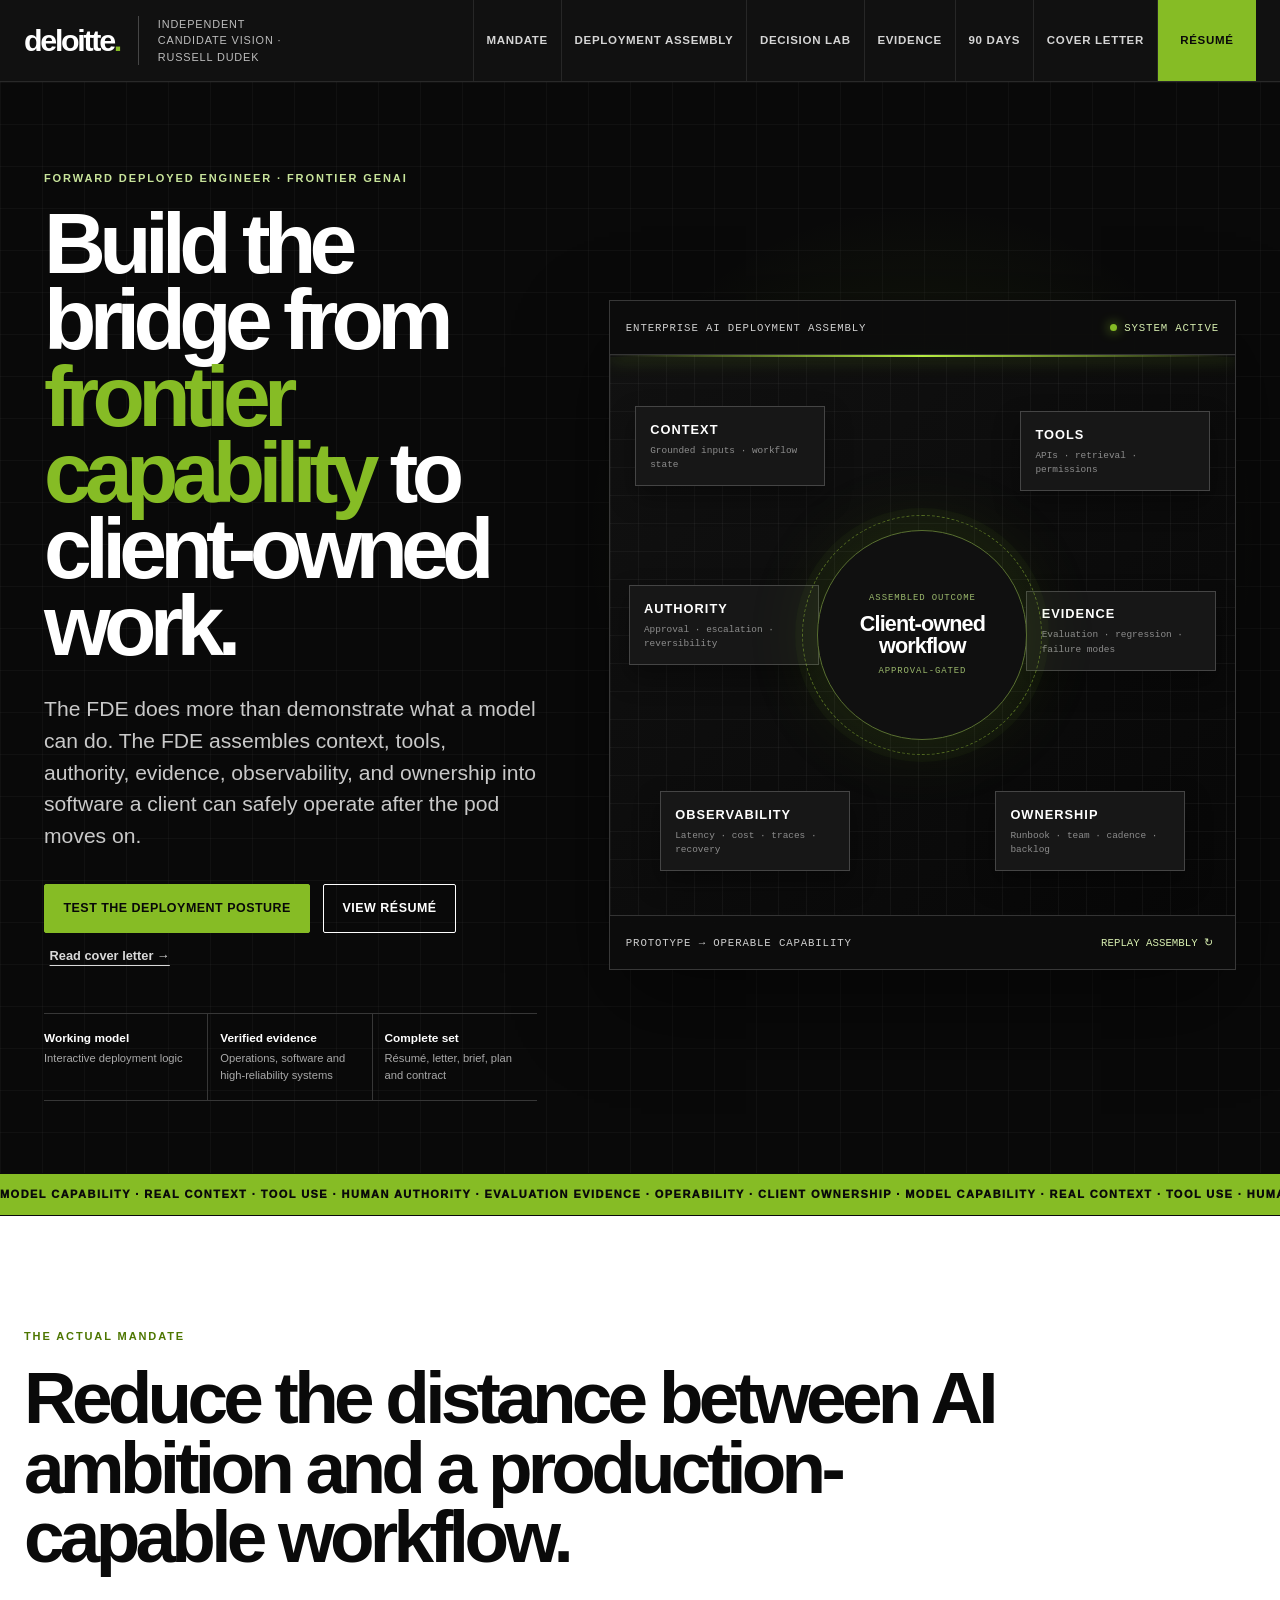
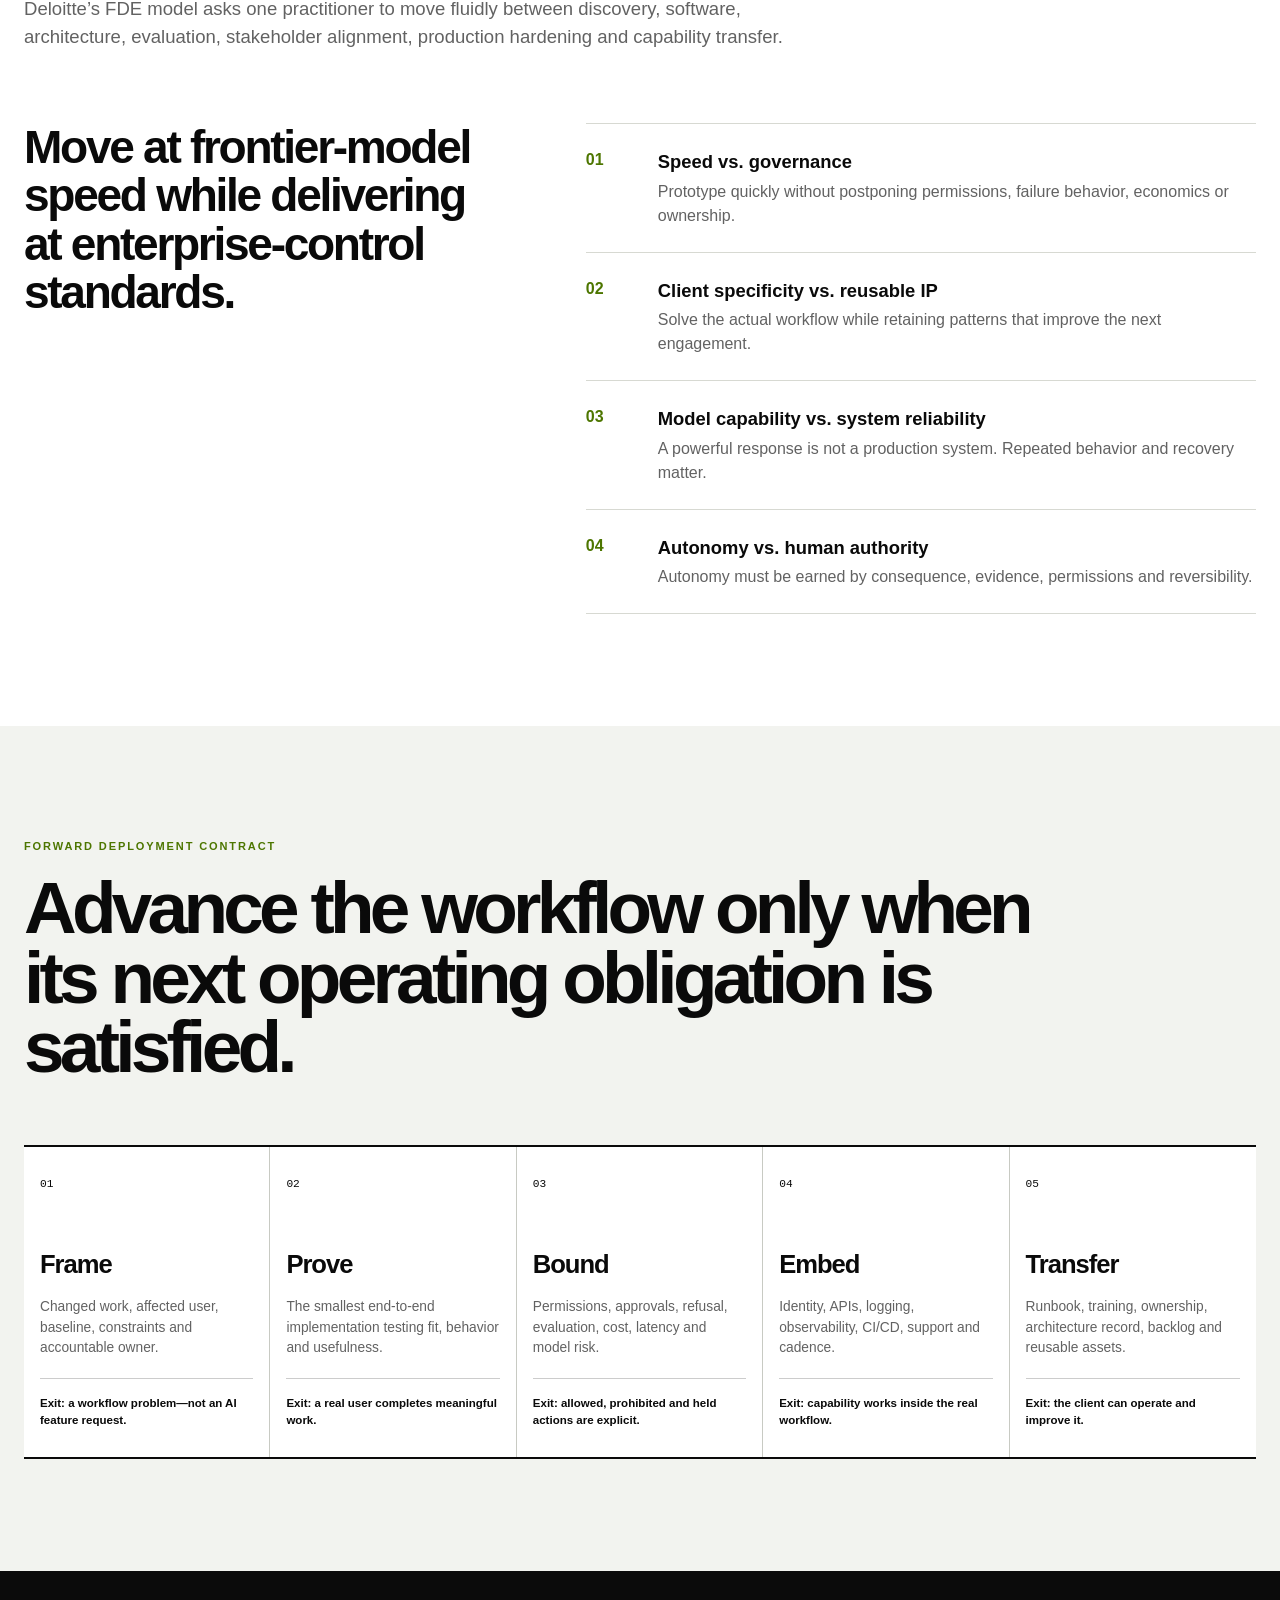
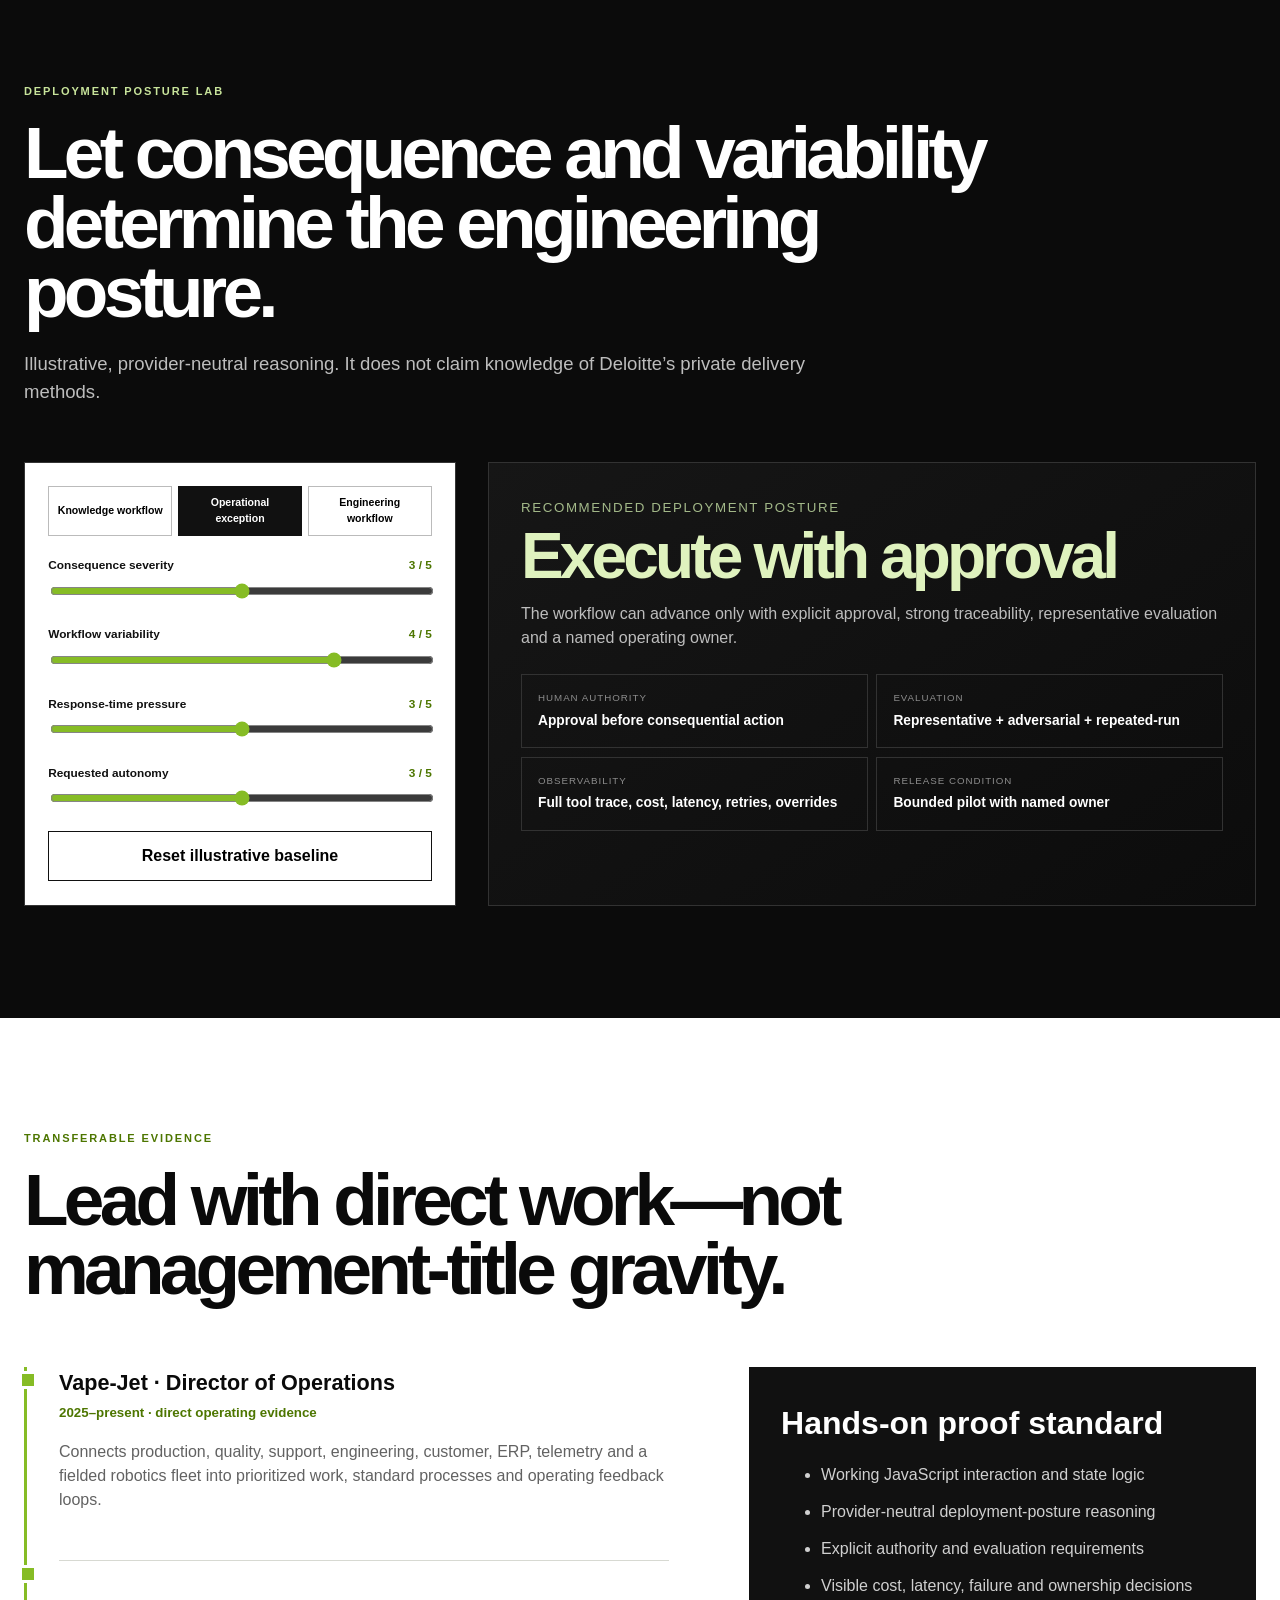
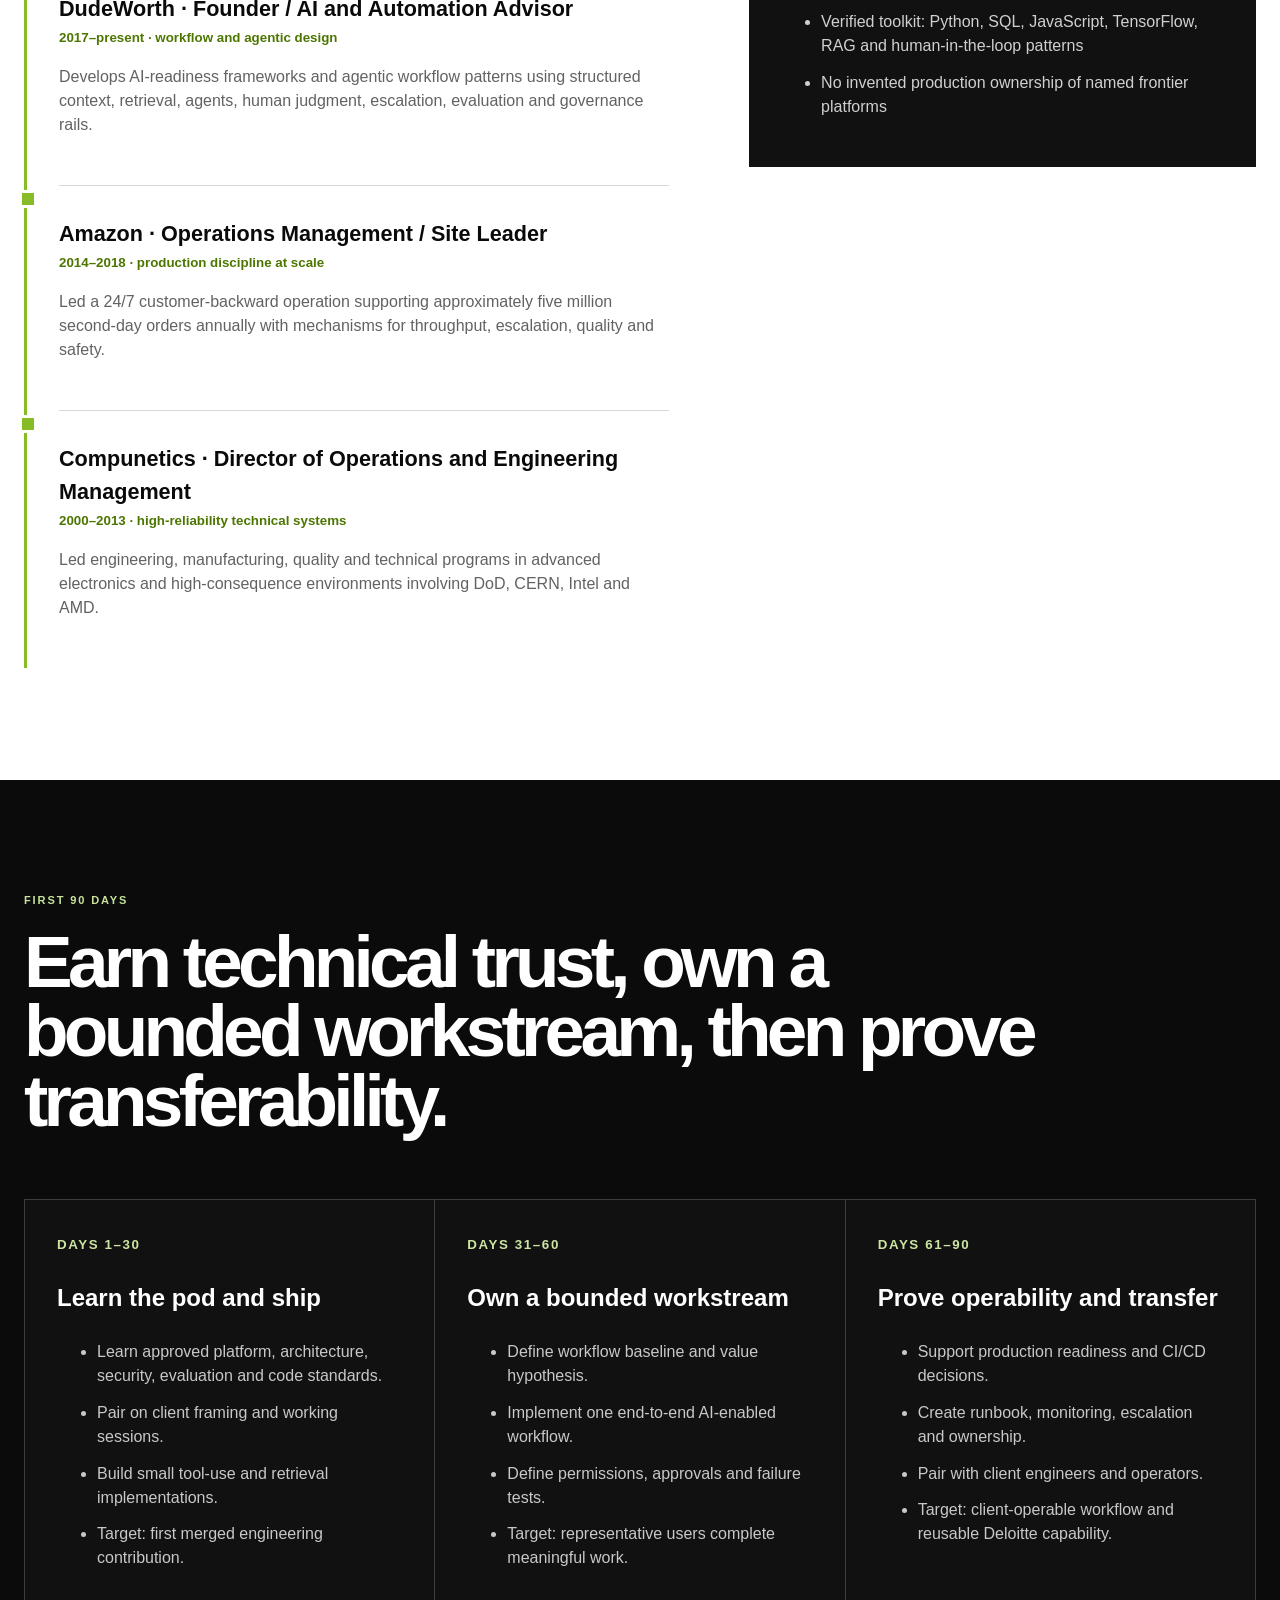
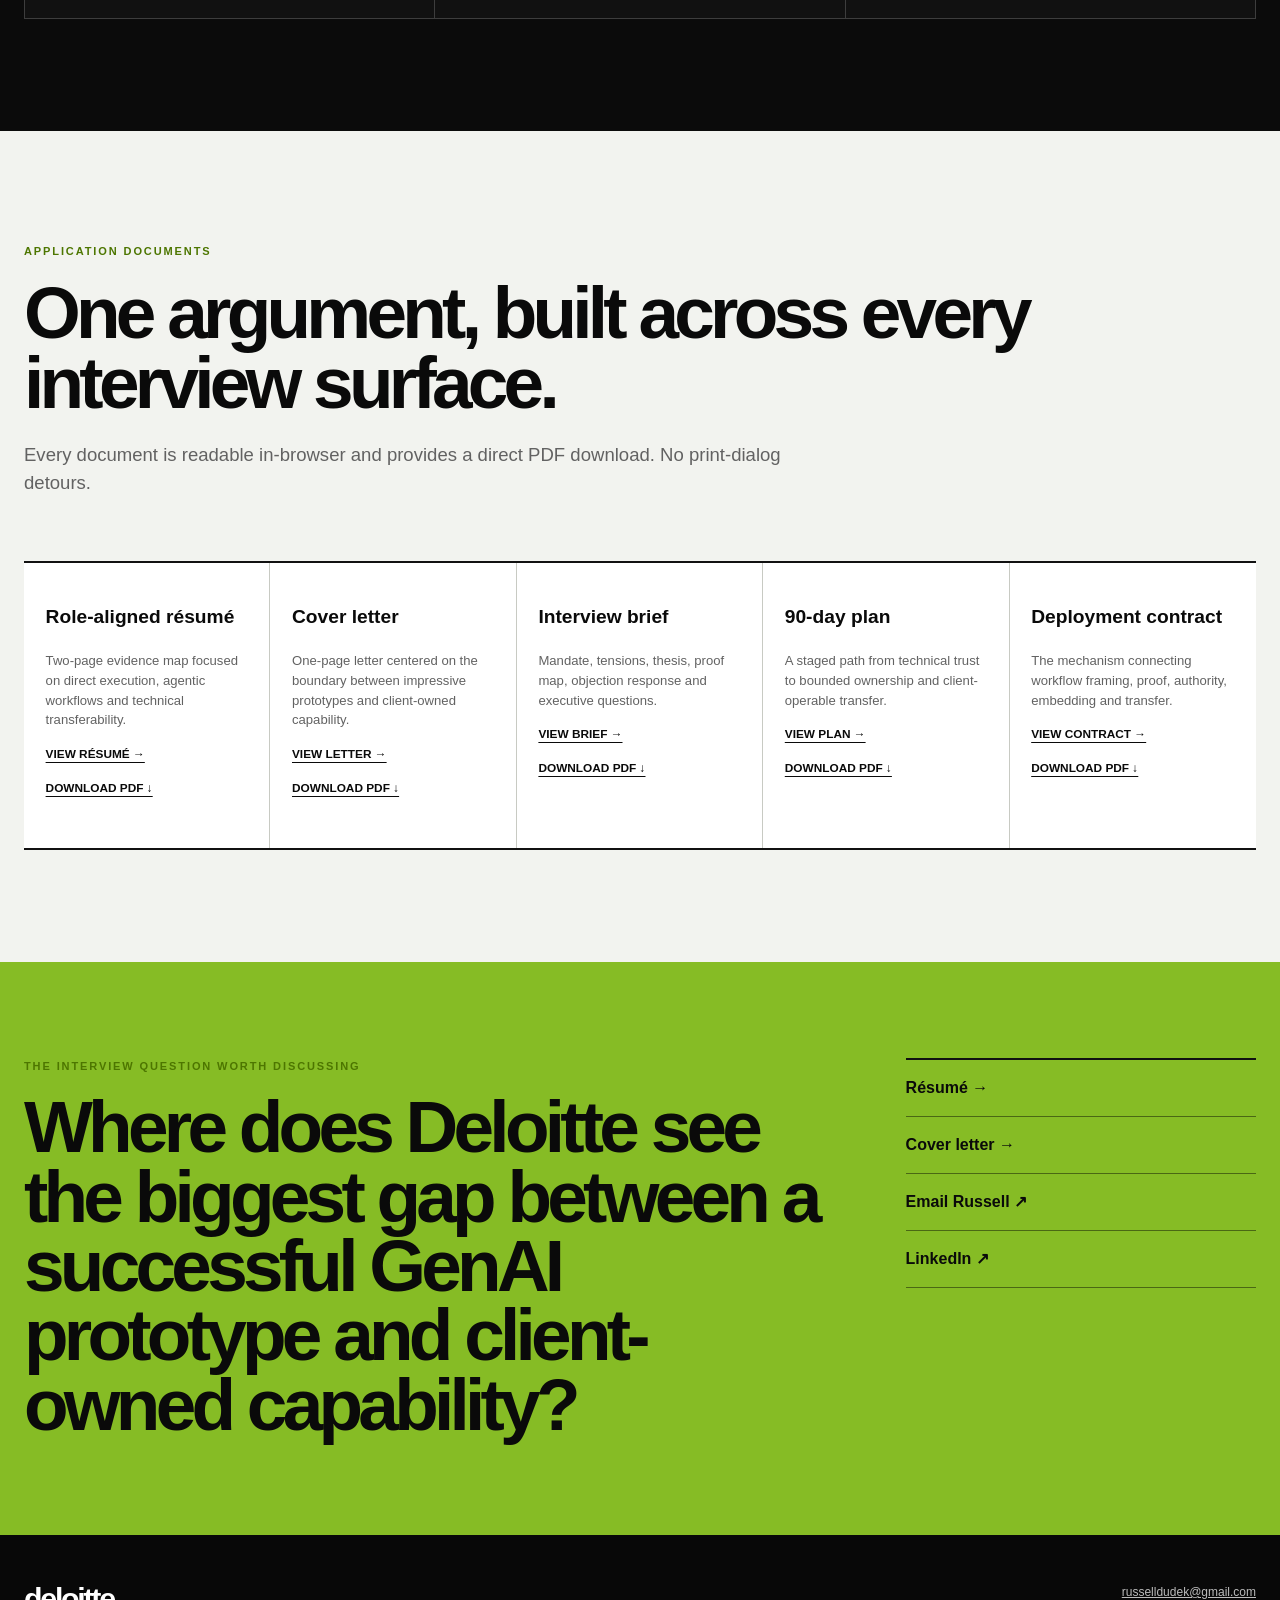
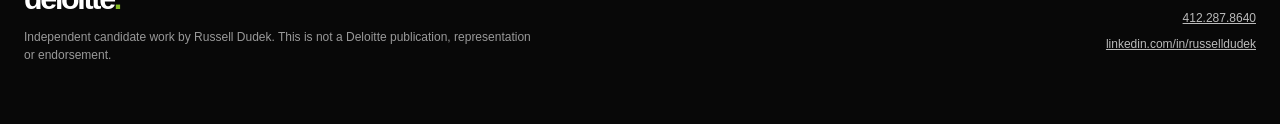
==== commit feffbf2a: "Publish complete Deloitte FDE candidate campaign" ====
--- a/index.html
+++ b/index.html
@@ -1,337 +1,55 @@
 <!doctype html>
 <html lang="en">
 <head>
-  <meta charset="utf-8" />
-  <meta name="viewport" content="width=device-width, initial-scale=1" />
-  <meta name="description" content="Independent candidate vision by Russell Dudek for Deloitte's Forward Deployed Engineer, Frontier GenAI role." />
-  <title>Russell Dudek | Deloitte Frontier GenAI FDE</title>
-  <style>
-    :root {
-      --black:#0b0b0b;
-      --ink:#171717;
-      --muted:#686868;
-      --line:#dadada;
-      --paper:#ffffff;
-      --wash:#f4f4f1;
-      --green:#86bc25;
-      --green-dark:#4c7104;
-      --green-soft:#ecf6dc;
-      --amber:#9a6200;
-      --red:#9c2525;
-      --max:1180px;
-      --shadow:0 24px 70px rgba(0,0,0,.15);
-      --font:"Helvetica Neue",Helvetica,Arial,sans-serif;
-    }
-    *{box-sizing:border-box}
-    html{scroll-behavior:smooth}
-    body{margin:0;background:var(--paper);color:var(--ink);font-family:var(--font);line-height:1.55;text-rendering:optimizeLegibility}
-    a{color:inherit}
-    button,input{font:inherit}
-    button{cursor:pointer}
-    :focus-visible{outline:3px solid var(--green);outline-offset:4px}
-    .skip{position:absolute;left:1rem;top:-100px;background:#fff;color:#000;padding:.75rem 1rem;z-index:1000;border:2px solid #000}
-    .skip:focus{top:1rem}
-    .header{position:sticky;top:0;z-index:30;background:rgba(255,255,255,.95);backdrop-filter:blur(14px);border-bottom:1px solid var(--line)}
-    .nav{max-width:var(--max);margin:auto;padding:.9rem 1.5rem;display:flex;align-items:center;justify-content:space-between;gap:1rem}
-    .brand{font-size:1.35rem;font-weight:850;letter-spacing:-.055em;text-decoration:none}
-    .brand-dot{color:var(--green)}
-    .links{display:flex;align-items:center;gap:1.2rem;font-size:.82rem;font-weight:750}
-    .links a{text-decoration:none}
-    .links a:hover{text-decoration:underline;text-underline-offset:4px;text-decoration-thickness:2px}
-    .pill{background:#111;color:#fff;padding:.68rem 1rem;border-radius:999px}
-    .menu{display:none;border:0;background:none;font-weight:800}
-    .hero{border-bottom:1px solid var(--line)}
-    .hero-inner{max-width:var(--max);margin:auto;padding:6rem 1.5rem 5rem;display:grid;grid-template-columns:minmax(0,1.25fr) minmax(300px,.75fr);gap:4.5rem;align-items:start}
-    .eyebrow{grid-column:1/-1;margin:0 0 1rem;text-transform:uppercase;letter-spacing:.16em;font-size:.72rem;font-weight:850;color:var(--muted)}
-    h1{margin:0;font-size:clamp(4rem,7vw,7.4rem);line-height:.9;letter-spacing:-.075em;max-width:850px}
-    h1 span{color:var(--green-dark)}
-    .hero-copy{padding-top:.4rem}
-    .hero-copy p{font-size:clamp(1.08rem,1.5vw,1.35rem);margin:0;color:#333}
-    .hero-actions{display:flex;gap:.8rem;flex-wrap:wrap;margin-top:2rem}
-    .btn{display:inline-flex;align-items:center;justify-content:center;min-height:48px;padding:.8rem 1.15rem;border-radius:999px;border:1px solid #111;background:#111;color:#fff;text-decoration:none;font-weight:800}
-    .btn.secondary{background:#fff;color:#111}
-    .note{margin-top:2rem;padding-left:1rem;border-left:4px solid var(--green);font-size:.92rem;color:var(--muted)}
-    .system{background:var(--black);color:#fff;position:relative;overflow:hidden}
-    .system:before{content:"";position:absolute;inset:0;background-image:linear-gradient(rgba(255,255,255,.055) 1px,transparent 1px),linear-gradient(90deg,rgba(255,255,255,.055) 1px,transparent 1px);background-size:42px 42px;mask-image:linear-gradient(to right,#000,rgba(0,0,0,.25))}
-    .system-inner{position:relative;max-width:var(--max);margin:auto;padding:2rem 1.5rem 3rem}
-    .system-head{display:flex;justify-content:space-between;align-items:end;gap:1rem;padding-bottom:1.2rem;border-bottom:1px solid rgba(255,255,255,.18)}
-    .system-head h2{margin:0;font-size:1rem;letter-spacing:.06em;text-transform:uppercase}
-    .system-head p{margin:0;font-size:.76rem;color:#cfe7a5;text-transform:uppercase;letter-spacing:.11em}
-    .boundary{display:grid;grid-template-columns:1fr 100px 1fr;min-height:500px}
-    .zone{padding:2rem 1.2rem;display:flex;flex-direction:column}
-    .zone h3{margin:0 0 .4rem;font-size:.9rem;text-transform:uppercase;letter-spacing:.09em}
-    .zone>p{margin:0;color:#bcbcbc;font-size:.83rem;max-width:300px}
-    .signals{position:relative;flex:1;margin-top:1.6rem;min-height:320px}
-    .signal{position:absolute;left:0;width:min(245px,90%);padding:.75rem .85rem;border:1px solid rgba(255,255,255,.24);background:rgba(255,255,255,.075);border-radius:7px;font-size:.78rem;font-weight:750;transition:.45s ease}
-    .signal small{display:block;color:#a8a8a8;font-weight:550;margin-top:.2rem}
-    .signal:nth-child(1){top:3%;transform:translateX(0)}
-    .signal:nth-child(2){top:28%;transform:translateX(18%)}
-    .signal:nth-child(3){top:54%;transform:translateX(5%)}
-    .signal:nth-child(4){top:78%;transform:translateX(24%)}
-    .signal.active{border-color:var(--green);box-shadow:0 0 0 1px rgba(134,188,37,.22)}
-    .spine{position:relative;display:grid;place-items:center}
-    .spine:before{content:"";position:absolute;top:0;bottom:0;width:2px;background:linear-gradient(to bottom,transparent,var(--green) 15%,var(--green) 85%,transparent)}
-    .gate{position:relative;z-index:2;width:80px;height:80px;border-radius:50%;display:grid;place-items:center;text-align:center;border:2px solid var(--green);background:var(--black);font-size:.62rem;font-weight:850;letter-spacing:.08em;text-transform:uppercase;color:#dceabc;box-shadow:0 0 0 12px rgba(134,188,37,.07)}
-    .gate:before,.gate:after{content:"";position:absolute;top:50%;width:45px;height:2px;background:var(--green)}
-    .gate:before{right:100%}.gate:after{left:100%}
-    .owned{display:grid;gap:.45rem;margin-top:1.4rem}
-    .owned-row{display:grid;grid-template-columns:16px 1fr;gap:.75rem;padding:.72rem 0;border-bottom:1px solid rgba(255,255,255,.14);font-size:.79rem}
-    .status{width:12px;height:12px;border-radius:50%;border:2px solid #777;margin-top:.25rem;transition:.35s ease}
-    .owned-row.ready .status{background:var(--green);border-color:var(--green);box-shadow:0 0 16px rgba(134,188,37,.55)}
-    .owned-row strong{display:block}.owned-row span{color:#aaa}
-    .system-foot{display:flex;justify-content:space-between;gap:1rem;padding-top:1.25rem;border-top:1px solid rgba(255,255,255,.18);font-size:.8rem;color:#c5c5c5}
-    .section{padding:6.5rem 1.5rem}
-    .inner{max-width:var(--max);margin:auto}
-    .label{font-size:.72rem;text-transform:uppercase;letter-spacing:.16em;font-weight:850;color:var(--green-dark);margin-bottom:1rem}
-    .section h2{font-size:clamp(2.5rem,5vw,5rem);line-height:1;letter-spacing:-.06em;margin:0;max-width:980px}
-    .lead{max-width:800px;font-size:1.16rem;color:var(--muted);margin:1.4rem 0 0}
-    .wash{background:var(--wash)}
-    .dark{background:#111;color:#fff}.dark .lead{color:#c6c6c6}.dark .label{color:#cce49f}
-    .tensions{display:grid;grid-template-columns:.8fr 1.2fr;gap:5rem;margin-top:4rem}
-    blockquote{margin:0;font-size:clamp(1.8rem,3.5vw,3.4rem);line-height:1.08;letter-spacing:-.045em;font-weight:780;position:sticky;top:120px}
-    .tension-list{border-top:1px solid var(--line)}
-    .tension{display:grid;grid-template-columns:62px 1fr;gap:1rem;padding:1.45rem 0;border-bottom:1px solid var(--line)}
-    .num{color:var(--green-dark);font-weight:850}.tension h3{margin:0 0 .3rem}.tension p{margin:0;color:var(--muted)}
-    .contract{margin-top:4rem;display:grid;grid-template-columns:repeat(5,1fr);border-top:2px solid #111;border-bottom:2px solid #111}
-    .step{padding:1.5rem 1.1rem 1.7rem;min-height:260px;border-right:1px solid var(--line);transition:.25s;background:#fff}
-    .step:last-child{border-right:0}.step:hover{background:var(--green-soft)}
-    .step b{font-size:.72rem;letter-spacing:.12em}.step h3{font-size:1.35rem;margin:2.4rem 0 .6rem;letter-spacing:-.03em}.step p{font-size:.86rem;color:var(--muted)}.step em{display:block;margin-top:1rem;padding-top:.8rem;border-top:1px solid var(--line);font-size:.74rem;font-style:normal;font-weight:800}
-    .lab-grid{display:grid;grid-template-columns:minmax(300px,.75fr) minmax(0,1.25fr);gap:3rem;margin-top:3.5rem}
-    .controls{background:#fff;color:#111;padding:1.5rem;border:1px solid #2f2f2f;border-radius:14px}
-    .scenario-tabs{display:grid;grid-template-columns:repeat(3,1fr);gap:.5rem}
-    .scenario{border:1px solid #bbb;background:#fff;padding:.72rem .55rem;font-size:.75rem;font-weight:800;border-radius:7px}
-    .scenario.active{background:#111;color:#fff;border-color:#111}
-    .slider-row{margin-top:1.4rem}.slider-head{display:flex;justify-content:space-between;gap:1rem;font-size:.79rem;font-weight:800;margin-bottom:.45rem}.slider-head span:last-child{color:var(--green-dark)}
-    input[type=range]{width:100%;accent-color:var(--green)}
-    .reset{margin-top:1.25rem;width:100%;padding:.75rem;border:1px solid #111;background:#fff;font-weight:800;border-radius:8px}
-    .readout{padding:2rem;border:1px solid rgba(255,255,255,.18);border-radius:14px;background:linear-gradient(145deg,rgba(255,255,255,.07),rgba(255,255,255,.025))}
-    .posture{font-size:clamp(2rem,4vw,4.3rem);line-height:.98;letter-spacing:-.055em;margin:.3rem 0 1rem;color:#e2efc8}
-    .readout>p{color:#c8c8c8;max-width:720px}
-    .requirements{display:grid;grid-template-columns:repeat(2,1fr);gap:.7rem;margin-top:1.5rem}
-    .req{padding:1rem;border:1px solid rgba(255,255,255,.14);border-radius:8px}.req small{display:block;color:#a9a9a9;text-transform:uppercase;letter-spacing:.1em;font-size:.62rem}.req strong{display:block;margin-top:.25rem;font-size:.92rem}
-    .evidence{margin-top:4rem;display:grid;grid-template-columns:1.1fr .9fr;gap:4rem}
-    .trail{border-left:2px solid var(--green);padding-left:2rem}
-    .role{padding:0 0 2rem}.role+.role{padding-top:2rem;border-top:1px solid var(--line)}.role h3{margin:0;font-size:1.35rem}.role .meta{color:var(--green-dark);font-weight:800;font-size:.8rem;margin:.25rem 0 .7rem}.role p{margin:.35rem 0;color:var(--muted)}
-    .proof{background:#111;color:#fff;padding:2rem;border-radius:14px;align-self:start;position:sticky;top:110px}.proof h3{font-size:1.8rem;margin:0 0 1rem;letter-spacing:-.04em}.proof ul{padding-left:1.1rem;margin:0}.proof li{margin:.8rem 0;color:#d0d0d0}.proof code{color:#d9e9b7}
-    .plan{display:grid;grid-template-columns:repeat(3,1fr);gap:1px;background:#444;margin-top:3.5rem;border:1px solid #444}.phase{background:#111;padding:2rem}.phase .days{color:#cfe6a5;text-transform:uppercase;letter-spacing:.12em;font-size:.7rem;font-weight:850}.phase h3{font-size:1.45rem;margin:1.2rem 0}.phase ul{padding-left:1.1rem;color:#c9c9c9}.phase li{margin:.7rem 0}
-    .objection{display:grid;grid-template-columns:.8fr 1.2fr;gap:4rem;margin-top:3.5rem;align-items:start}.question{font-size:clamp(1.8rem,3vw,3.1rem);line-height:1.08;letter-spacing:-.045em;font-weight:780}.answer-grid{display:grid;gap:1rem}.answer{padding:1.4rem;border-top:1px solid rgba(255,255,255,.2)}.answer b{display:block;color:#cce49f;text-transform:uppercase;letter-spacing:.11em;font-size:.68rem;margin-bottom:.5rem}.answer p{margin:0;color:#d0d0d0}
-    .cta{background:var(--green);color:#111}.cta-grid{display:grid;grid-template-columns:1.2fr .8fr;gap:3rem;align-items:end}.cta h2{max-width:780px}.cta-links{display:grid;gap:.7rem}.cta-links a{display:flex;justify-content:space-between;padding:1rem 0;border-bottom:1px solid rgba(0,0,0,.35);text-decoration:none;font-weight:850}
-    footer{background:#000;color:#fff;padding:2.5rem 1.5rem}.footer{max-width:var(--max);margin:auto;display:grid;grid-template-columns:1.2fr .8fr;gap:3rem;font-size:.78rem}.footer p{color:#aaa;max-width:720px}.footer-links{display:grid;gap:.45rem;align-content:start}.footer-links a{color:#fff}
-    @media(max-width:900px){
-      .hero-inner,.tensions,.lab-grid,.evidence,.objection,.cta-grid,.footer{grid-template-columns:1fr;gap:2.5rem}
-      .hero-inner{padding-top:4rem}.hero-copy{padding-top:0}.boundary{grid-template-columns:1fr}.spine{height:100px}.spine:before{top:50%;left:0;right:0;width:auto;height:2px;background:linear-gradient(to right,transparent,var(--green) 15%,var(--green) 85%,transparent)}.gate:before,.gate:after{display:none}
-      .contract{grid-template-columns:1fr}.step{min-height:0;border-right:0;border-bottom:1px solid var(--line)}.step h3{margin-top:1rem}
-      .plan{grid-template-columns:1fr}.proof,blockquote{position:static}
-    }
-    @media(max-width:700px){
-      .links{display:none;position:absolute;top:100%;left:0;right:0;background:#fff;border-bottom:1px solid var(--line);padding:1rem 1.5rem;flex-direction:column;align-items:flex-start}.links.open{display:flex}.menu{display:block}
-      h1{font-size:clamp(3.1rem,16vw,5.2rem)}.hero-inner{padding-bottom:3.5rem}.section{padding:4.5rem 1.1rem}.requirements{grid-template-columns:1fr}.scenario-tabs{grid-template-columns:1fr}.system-inner{padding-inline:1rem}.zone{padding-inline:.4rem}.system-foot{flex-direction:column}.contract,.plan{margin-top:2.5rem}
-    }
-    @media(prefers-reduced-motion:reduce){*{scroll-behavior:auto!important;animation:none!important;transition:none!important}}
-  </style>
+<meta charset="utf-8">
+<meta name="viewport" content="width=device-width,initial-scale=1">
+<meta name="description" content="Independent candidate vision by Russell Dudek for Deloitte's Forward Deployed Engineer, Frontier GenAI role.">
+<title>Russell Dudek | Deloitte Frontier GenAI FDE</title>
+<link rel="stylesheet" href="styles.v2.css">
 </head>
 <body id="top">
 <a class="skip" href="#main">Skip to content</a>
-<header class="header">
-  <nav class="nav" aria-label="Primary navigation">
-    <a class="brand" href="#top" aria-label="Deloitte candidate vision">Deloitte<span class="brand-dot">.</span></a>
-    <button class="menu" type="button" aria-expanded="false" aria-controls="navlinks">Menu</button>
-    <div class="links" id="navlinks">
-      <a href="#mandate">Mandate</a><a href="#model">Operating model</a><a href="#lab">Decision lab</a><a href="#evidence">Evidence</a><a href="#plan">90 days</a><a class="pill" href="mailto:russelldudek@gmail.com">Contact Russell</a>
-    </div>
-  </nav>
+<header class="topbar">
+  <a class="identity" href="#top" aria-label="Deloitte candidate vision home"><span class="wordmark">deloitte<span>.</span></span><small>Independent candidate vision · Russell Dudek</small></a>
+  <nav id="nav" aria-label="Primary navigation"><a href="#mandate">Mandate</a><a href="#assembly">Deployment assembly</a><a href="#lab">Decision lab</a><a href="#evidence">Evidence</a><a href="#plan">90 days</a><a href="cover-letter.html">Cover letter</a><a class="resume-cta" href="resume.html">Résumé</a></nav>
+  <button class="menu" aria-expanded="false" aria-controls="nav" aria-label="Open navigation"><i></i><i></i></button>
 </header>
 <main id="main">
-  <section class="hero">
-    <div class="hero-inner">
-      <p class="eyebrow">Independent candidate vision by Russell Dudek · Forward Deployed Engineer, Frontier GenAI</p>
-      <h1>Frontier AI only matters when it <span>survives enterprise reality.</span></h1>
-      <div class="hero-copy">
-        <p>The forward-deployed engineer closes the distance between model capability and an owned, observable, governed client workflow.</p>
-        <div class="hero-actions"><a class="btn" href="#lab">Test the deployment posture</a><a class="btn secondary" href="#evidence">Review the evidence</a></div>
-        <p class="note">The job is not to leave behind an impressive demonstration. It is to leave behind working software, explicit authority, reliable evidence, and a client team capable of operating it.</p>
+<section class="hero">
+  <div class="hero-grid">
+    <div class="hero-copy">
+      <p class="eyebrow">Forward Deployed Engineer · Frontier GenAI</p>
+      <h1>Build the bridge from <em>frontier capability</em> to client-owned work.</h1>
+      <p class="lede">The FDE does more than demonstrate what a model can do. The FDE assembles context, tools, authority, evidence, observability, and ownership into software a client can safely operate after the pod moves on.</p>
+      <div class="hero-actions"><a class="button green" href="#lab">Test the deployment posture</a><a class="button outline" href="resume.html">View résumé</a><a class="text-link" href="cover-letter.html">Read cover letter →</a></div>
+      <div class="proof-strip"><span><b>Working model</b>Interactive deployment logic</span><span><b>Verified evidence</b>Operations, software and high-reliability systems</span><span><b>Complete set</b>Résumé, letter, brief, plan and contract</span></div>
+    </div>
+    <div class="assembly" id="assembly" aria-label="Animated enterprise AI deployment assembly">
+      <div class="assembly-head"><span>Enterprise AI deployment assembly</span><span class="live"><i></i>system active</span></div>
+      <div class="assembly-stage">
+        <div class="scan"></div>
+        <article class="module m1"><b>Context</b><span>Grounded inputs · workflow state</span></article>
+        <article class="module m2"><b>Tools</b><span>APIs · retrieval · permissions</span></article>
+        <article class="module m3"><b>Authority</b><span>Approval · escalation · reversibility</span></article>
+        <article class="module m4"><b>Evidence</b><span>Evaluation · regression · failure modes</span></article>
+        <article class="module m5"><b>Observability</b><span>Latency · cost · traces · recovery</span></article>
+        <article class="module m6"><b>Ownership</b><span>Runbook · team · cadence · backlog</span></article>
+        <div class="core"><div class="core-ring"></div><small>assembled outcome</small><strong>Client-owned<br>workflow</strong><span>approval-gated</span></div>
       </div>
+      <div class="assembly-foot"><span>prototype → operable capability</span><button id="replay" type="button">Replay assembly ↻</button></div>
     </div>
-  </section>
-
-  <section class="system" aria-labelledby="system-title">
-    <div class="system-inner">
-      <div class="system-head"><h2 id="system-title">The deployment boundary</h2><p id="system-state">Illustrative baseline · operational exception triage</p></div>
-      <div class="boundary">
-        <div class="zone">
-          <h3>Unresolved client work</h3><p>Business events arrive with incomplete context, variable consequences, fragmented ownership, and disconnected systems.</p>
-          <div class="signals">
-            <div class="signal active">Customer exception<small>Ambiguous request · high variability</small></div>
-            <div class="signal">Policy document<small>Context present · authority unclear</small></div>
-            <div class="signal">System event<small>Tool access required</small></div>
-            <div class="signal">Analyst decision<small>Consequence requires review</small></div>
-          </div>
-        </div>
-        <div class="spine"><div class="gate">Deployment<br/>boundary</div></div>
-        <div class="zone">
-          <h3>Enterprise-owned capability</h3><p>A capability crosses only when its next operating obligations are explicit.</p>
-          <div class="owned">
-            <div class="owned-row ready" data-obligation="context"><i class="status"></i><div><strong>Context and grounding</strong><span>Representative information is available and attributable.</span></div></div>
-            <div class="owned-row ready" data-obligation="authority"><i class="status"></i><div><strong>Human authority</strong><span>Approval, escalation, and irreversible actions are bounded.</span></div></div>
-            <div class="owned-row ready" data-obligation="evidence"><i class="status"></i><div><strong>Evaluation evidence</strong><span>Quality and failure behavior are tested on workflow-relevant cases.</span></div></div>
-            <div class="owned-row" data-obligation="operability"><i class="status"></i><div><strong>Operability</strong><span>Logging, latency, cost, recovery, and support are visible.</span></div></div>
-            <div class="owned-row" data-obligation="ownership"><i class="status"></i><div><strong>Client ownership</strong><span>A named team can operate, improve, and govern the workflow.</span></div></div>
-          </div>
-        </div>
-      </div>
-      <div class="system-foot"><strong id="hero-posture">Recommended posture: Execute with approval</strong><span>Change the scenario and controls below to see the boundary move.</span></div>
-    </div>
-  </section>
-
-  <section class="section" id="mandate">
-    <div class="inner">
-      <div class="label">The actual mandate</div>
-      <h2>Reduce the distance between AI ambition and a production-capable workflow.</h2>
-      <p class="lead">Deloitte is not hiring a presentation layer around frontier models. The FDE must identify valuable work, build rapidly, communicate with senior stakeholders, make engineering tradeoffs visible, and leave behind reusable assets plus client-operable capability.</p>
-      <div class="tensions">
-        <blockquote>Move at frontier-model speed while delivering at enterprise-control standards.</blockquote>
-        <div class="tension-list">
-          <article class="tension"><div class="num">01</div><div><h3>Speed vs governance</h3><p>Prototype quickly without deferring permissions, failure behavior, evaluation, economics, or ownership until the end.</p></div></article>
-          <article class="tension"><div class="num">02</div><div><h3>Client specificity vs reusable delivery IP</h3><p>Solve the actual workflow while capturing patterns, code, evaluations, prompts, and runbooks that improve the next engagement.</p></div></article>
-          <article class="tension"><div class="num">03</div><div><h3>Model capability vs system reliability</h3><p>A strong single response is not a reliable operating system. Repeated behavior, tool state, latency, and recovery matter.</p></div></article>
-          <article class="tension"><div class="num">04</div><div><h3>Agent autonomy vs human authority</h3><p>Autonomy must be earned by consequence, evidence, permissions, and reversibility—not assumed from model fluency.</p></div></article>
-        </div>
-      </div>
-    </div>
-  </section>
-
-  <section class="section wash" id="model">
-    <div class="inner">
-      <div class="label">Forward Deployment Contract</div>
-      <h2>Advance the workflow only when its next obligation is satisfied.</h2>
-      <p class="lead">The operating model is a deployment contract, not a generic innovation funnel.</p>
-      <div class="contract">
-        <article class="step"><b>01</b><h3>Frame</h3><p>Define the changed work, affected user, current failure mode, value hypothesis, baseline, constraints, and accountable owner.</p><em>Exit: a workflow problem, not an AI feature request.</em></article>
-        <article class="step"><b>02</b><h3>Prove</h3><p>Build the smallest end-to-end implementation that tests context, tool use, model behavior, workflow fit, and user usefulness.</p><em>Exit: a real user completes meaningful work.</em></article>
-        <article class="step"><b>03</b><h3>Bound</h3><p>Define permissions, approvals, escalation, refusal, evaluation, versioning, cost, latency, and model-risk limits.</p><em>Exit: allowed, prohibited, and held actions are explicit.</em></article>
-        <article class="step"><b>04</b><h3>Embed</h3><p>Integrate identity, APIs, workflow systems, logging, observability, CI/CD, support, and operating cadence.</p><em>Exit: capability works inside the real workflow.</em></article>
-        <article class="step"><b>05</b><h3>Transfer</h3><p>Complete runbook, ownership, training, architecture record, reusable assets, backlog, and performance review cadence.</p><em>Exit: the client can operate and improve it.</em></article>
-      </div>
-    </div>
-  </section>
-
-  <section class="section dark" id="lab">
-    <div class="inner">
-      <div class="label">Deployment posture lab</div>
-      <h2>Let consequence and variability determine the engineering posture.</h2>
-      <p class="lead">This illustrative tool does not claim knowledge of Deloitte's internal methods. It demonstrates how I reason about autonomy, review, evaluation, observability, and ownership.</p>
-      <div class="lab-grid">
-        <div class="controls">
-          <div class="scenario-tabs" role="tablist" aria-label="Scenario type">
-            <button class="scenario" data-scenario="knowledge" role="tab" aria-selected="false">Knowledge workflow</button>
-            <button class="scenario active" data-scenario="exception" role="tab" aria-selected="true">Operational exception</button>
-            <button class="scenario" data-scenario="engineering" role="tab" aria-selected="false">Engineering workflow</button>
-          </div>
-          <div class="slider-row"><div class="slider-head"><span>Consequence severity</span><span id="severity-value">3 / 5</span></div><input id="severity" type="range" min="1" max="5" value="3" /></div>
-          <div class="slider-row"><div class="slider-head"><span>Workflow variability</span><span id="variability-value">4 / 5</span></div><input id="variability" type="range" min="1" max="5" value="4" /></div>
-          <div class="slider-row"><div class="slider-head"><span>Response-time pressure</span><span id="latency-value">3 / 5</span></div><input id="latency" type="range" min="1" max="5" value="3" /></div>
-          <div class="slider-row"><div class="slider-head"><span>Requested autonomy</span><span id="autonomy-value">3 / 5</span></div><input id="autonomy" type="range" min="1" max="5" value="3" /></div>
-          <button class="reset" type="button" id="reset">Reset illustrative baseline</button>
-        </div>
-        <div class="readout" aria-live="polite">
-          <div class="label">Recommended deployment posture</div>
-          <div class="posture" id="posture">Execute with approval</div>
-          <p id="rationale">Moderate consequence and high variability require explicit approval, strong traceability, representative evaluation cases, and a client-side operating owner before broader autonomy.</p>
-          <div class="requirements">
-            <div class="req"><small>Human authority</small><strong id="human">Approval before consequential action</strong></div>
-            <div class="req"><small>Evaluation</small><strong id="evaluation">Representative + adversarial + repeated-run</strong></div>
-            <div class="req"><small>Observability</small><strong id="observability">Full tool trace, cost, latency, retries, overrides</strong></div>
-            <div class="req"><small>Release condition</small><strong id="release">Bounded pilot with named owner</strong></div>
-          </div>
-        </div>
-      </div>
-    </div>
-  </section>
-
-  <section class="section" id="evidence">
-    <div class="inner">
-      <div class="label">Transferable evidence</div>
-      <h2>Lead with direct work, not management-title gravity.</h2>
-      <div class="evidence">
-        <div class="trail">
-          <article class="role"><h3>Vape-Jet · Director of Operations</h3><div class="meta">2025–present · direct operating evidence</div><p>Connects production, quality, support, engineering, customer, ERP, telemetry, and machine-fleet signals into prioritized work, earlier risk detection, standard processes, dashboards, training, and accountability.</p><p>Works in a software-enabled robotics and machine-vision environment with approximately 1,000 fielded robots informing operational feedback loops.</p></article>
-          <article class="role"><h3>DudeWorth · Founder / AI and Automation Advisor</h3><div class="meta">2017–present · workflow and agentic design</div><p>Develops AI-readiness frameworks and agentic workflow patterns using structured context, retrieval, AI agents, human judgment, escalation, decision records, evaluation, and governance rails.</p></article>
-          <article class="role"><h3>Amazon · Operations Management / Site Leader</h3><div class="meta">2014–2018 · production discipline at scale</div><p>Led execution in a 24/7 customer-backward environment supporting approximately five million second-day orders annually, with operating mechanisms for throughput, escalation, quality, safety, and standard work.</p></article>
-          <article class="role"><h3>Compunetics · Director of Operations and Engineering Management</h3><div class="meta">2000–2013 · high-reliability technical systems</div><p>Led engineering, manufacturing, quality, customer delivery, and complex technical programs in advanced electronics and high-consequence environments involving DoD, CERN, Intel, and AMD.</p></article>
-        </div>
-        <aside class="proof"><h3>Hands-on proof standard</h3><ul><li>Working interaction logic on this page</li><li>Provider-neutral deployment-posture reasoning</li><li>Explicit human authority and evaluation requirements</li><li>Visible cost, latency, failure, and ownership decisions</li><li>Verified tools: <code>Python</code>, <code>SQL</code>, <code>JavaScript</code>, <code>TensorFlow</code>, RAG and human-in-the-loop patterns</li><li>No invented production ownership of specific frontier platforms</li></ul></aside>
-      </div>
-    </div>
-  </section>
-
-  <section class="section dark" id="plan">
-    <div class="inner">
-      <div class="label">First 90 days</div>
-      <h2>Earn technical trust, own a bounded workstream, then prove transferability.</h2>
-      <div class="plan">
-        <article class="phase"><div class="days">Days 1–30</div><h3>Learn the pod and ship</h3><ul><li>Learn approved platforms, architecture, security, evaluation, code, and documentation standards.</li><li>Pair on client framing and working sessions.</li><li>Build small tool-use and retrieval implementations.</li><li>Contribute tests, documentation, runbooks, and issue resolution.</li><li>Target: first merged engineering contribution.</li></ul></article>
-        <article class="phase"><div class="days">Days 31–60</div><h3>Own a bounded workstream</h3><ul><li>Define the workflow baseline and value hypothesis.</li><li>Implement one end-to-end AI-enabled workflow with a realistic integration boundary.</li><li>Define permissions, approvals, failure tests, and known limitations.</li><li>Instrument latency, cost, model behavior, and tool outcomes.</li><li>Target: representative users complete meaningful work.</li></ul></article>
-        <article class="phase"><div class="days">Days 61–90</div><h3>Prove operability and transfer</h3><ul><li>Support production-readiness and CI/CD decisions.</li><li>Create runbook, monitoring, escalation, ownership, and backlog.</li><li>Pair with client engineers and operators.</li><li>Convert repeated elements into reusable assets.</li><li>Target: client-operable workflow and reusable Deloitte capability.</li></ul></article>
-      </div>
-    </div>
-  </section>
-
-  <section class="section dark">
-    <div class="inner">
-      <div class="label">The hard objection</div>
-      <div class="objection">
-        <div class="question">“Is someone with broad operations and leadership scope genuinely prepared to code, test, debug integrations, document, and contribute inside a pod?”</div>
-        <div class="answer-grid">
-          <article class="answer"><b>What the concern protects</b><p>The pod needs a practitioner who contributes directly, accepts technical feedback, and does not substitute seniority for working software.</p></article>
-          <article class="answer"><b>My answer</b><p>My titles describe the scope of problems for which I have been accountable—not a preference to remain distant from the work. I am pursuing this role to be closer to the build and the client problem.</p></article>
-          <article class="answer"><b>The proof required</b><p>Judge the work: workflow logic, technical reasoning, evaluation discipline, explicit authority, operational controls, and the willingness to state where production-platform evidence is not yet verified.</p></article>
-        </div>
-      </div>
-    </div>
-  </section>
-
-  <section class="section cta">
-    <div class="inner cta-grid">
-      <div><div class="label">Next conversation</div><h2>Where does Deloitte see the biggest gap between successful prototypes and client-owned capability?</h2></div>
-      <div class="cta-links"><a href="mailto:russelldudek@gmail.com"><span>Email Russell</span><span>↗</span></a><a href="https://www.linkedin.com/in/russelldudek"><span>LinkedIn</span><span>↗</span></a><a href="https://apply.deloitte.com/en_US/careers/InviteToApply?jobId=358930&source=LinkedIn"><span>Original job posting</span><span>↗</span></a></div>
-    </div>
-  </section>
+  </div>
+</section>
+<div class="ticker" aria-hidden="true"><div>MODEL CAPABILITY · REAL CONTEXT · TOOL USE · HUMAN AUTHORITY · EVALUATION EVIDENCE · OPERABILITY · CLIENT OWNERSHIP · MODEL CAPABILITY · REAL CONTEXT · TOOL USE · HUMAN AUTHORITY · EVALUATION EVIDENCE · OPERABILITY · CLIENT OWNERSHIP ·</div></div>
+<section class="section" id="mandate"><div class="wrap"><p class="eyebrow dark-ink">The actual mandate</p><h2>Reduce the distance between AI ambition and a production-capable workflow.</h2><p class="section-lede">Deloitte’s FDE model asks one practitioner to move fluidly between discovery, software, architecture, evaluation, stakeholder alignment, production hardening and capability transfer.</p><div class="mandate-grid"><blockquote>Move at frontier-model speed while delivering at enterprise-control standards.</blockquote><div class="tensions"><article><b>01</b><div><h3>Speed vs. governance</h3><p>Prototype quickly without postponing permissions, failure behavior, economics or ownership.</p></div></article><article><b>02</b><div><h3>Client specificity vs. reusable IP</h3><p>Solve the actual workflow while retaining patterns that improve the next engagement.</p></div></article><article><b>03</b><div><h3>Model capability vs. system reliability</h3><p>A powerful response is not a production system. Repeated behavior and recovery matter.</p></div></article><article><b>04</b><div><h3>Autonomy vs. human authority</h3><p>Autonomy must be earned by consequence, evidence, permissions and reversibility.</p></div></article></div></div></div></section>
+<section class="section fog"><div class="wrap"><p class="eyebrow dark-ink">Forward Deployment Contract</p><h2>Advance the workflow only when its next operating obligation is satisfied.</h2><div class="contract"><article><span>01</span><h3>Frame</h3><p>Changed work, affected user, baseline, constraints and accountable owner.</p><b>Exit: a workflow problem—not an AI feature request.</b></article><article><span>02</span><h3>Prove</h3><p>The smallest end-to-end implementation testing fit, behavior and usefulness.</p><b>Exit: a real user completes meaningful work.</b></article><article><span>03</span><h3>Bound</h3><p>Permissions, approvals, refusal, evaluation, cost, latency and model risk.</p><b>Exit: allowed, prohibited and held actions are explicit.</b></article><article><span>04</span><h3>Embed</h3><p>Identity, APIs, logging, observability, CI/CD, support and cadence.</p><b>Exit: capability works inside the real workflow.</b></article><article><span>05</span><h3>Transfer</h3><p>Runbook, training, ownership, architecture record, backlog and reusable assets.</p><b>Exit: the client can operate and improve it.</b></article></div></div></section>
+<section class="section black" id="lab" data-lab><div class="wrap"><p class="eyebrow">Deployment posture lab</p><h2>Let consequence and variability determine the engineering posture.</h2><p class="section-lede pale">Illustrative, provider-neutral reasoning. It does not claim knowledge of Deloitte’s private delivery methods.</p><div class="lab"><div class="controls"><div class="tabs" role="tablist"><button data-scenario="knowledge" aria-selected="false">Knowledge workflow</button><button class="active" data-scenario="exception" aria-selected="true">Operational exception</button><button data-scenario="engineering" aria-selected="false">Engineering workflow</button></div><label>Consequence severity <output data-out="severity">3 / 5</output><input id="severity" type="range" min="1" max="5" value="3"></label><label>Workflow variability <output data-out="variability">4 / 5</output><input id="variability" type="range" min="1" max="5" value="4"></label><label>Response-time pressure <output data-out="latency">3 / 5</output><input id="latency" type="range" min="1" max="5" value="3"></label><label>Requested autonomy <output data-out="autonomy">3 / 5</output><input id="autonomy" type="range" min="1" max="5" value="3"></label><button class="reset" data-reset>Reset illustrative baseline</button></div><div class="readout" aria-live="polite"><small>Recommended deployment posture</small><h3 data-posture>Execute with approval</h3><p data-rationale>Moderate consequence and high variability require explicit approval, strong traceability, representative evaluation and a named operating owner.</p><div class="requirements"><div><span>Human authority</span><b data-req="human">Approval before consequential action</b></div><div><span>Evaluation</span><b data-req="evaluation">Representative + adversarial + repeated-run</b></div><div><span>Observability</span><b data-req="observability">Full tool trace, cost, latency, retries, overrides</b></div><div><span>Release condition</span><b data-req="release">Bounded pilot with named owner</b></div></div></div></div></div></section>
+<section class="section" id="evidence"><div class="wrap"><p class="eyebrow dark-ink">Transferable evidence</p><h2>Lead with direct work—not management-title gravity.</h2><div class="evidence-grid"><div class="timeline"><article><h3>Vape-Jet · Director of Operations</h3><small>2025–present · direct operating evidence</small><p>Connects production, quality, support, engineering, customer, ERP, telemetry and a fielded robotics fleet into prioritized work, standard processes and operating feedback loops.</p></article><article><h3>DudeWorth · Founder / AI and Automation Advisor</h3><small>2017–present · workflow and agentic design</small><p>Develops AI-readiness frameworks and agentic workflow patterns using structured context, retrieval, agents, human judgment, escalation, evaluation and governance rails.</p></article><article><h3>Amazon · Operations Management / Site Leader</h3><small>2014–2018 · production discipline at scale</small><p>Led a 24/7 customer-backward operation supporting approximately five million second-day orders annually with mechanisms for throughput, escalation, quality and safety.</p></article><article><h3>Compunetics · Director of Operations and Engineering Management</h3><small>2000–2013 · high-reliability technical systems</small><p>Led engineering, manufacturing, quality and technical programs in advanced electronics and high-consequence environments involving DoD, CERN, Intel and AMD.</p></article></div><aside class="proof"><h3>Hands-on proof standard</h3><ul><li>Working JavaScript interaction and state logic</li><li>Provider-neutral deployment-posture reasoning</li><li>Explicit authority and evaluation requirements</li><li>Visible cost, latency, failure and ownership decisions</li><li>Verified toolkit: Python, SQL, JavaScript, TensorFlow, RAG and human-in-the-loop patterns</li><li>No invented production ownership of named frontier platforms</li></ul></aside></div></div></section>
+<section class="section black" id="plan"><div class="wrap"><p class="eyebrow">First 90 days</p><h2>Earn technical trust, own a bounded workstream, then prove transferability.</h2><div class="plan"><article><small>Days 1–30</small><h3>Learn the pod and ship</h3><ul><li>Learn approved platform, architecture, security, evaluation and code standards.</li><li>Pair on client framing and working sessions.</li><li>Build small tool-use and retrieval implementations.</li><li>Target: first merged engineering contribution.</li></ul></article><article><small>Days 31–60</small><h3>Own a bounded workstream</h3><ul><li>Define workflow baseline and value hypothesis.</li><li>Implement one end-to-end AI-enabled workflow.</li><li>Define permissions, approvals and failure tests.</li><li>Target: representative users complete meaningful work.</li></ul></article><article><small>Days 61–90</small><h3>Prove operability and transfer</h3><ul><li>Support production readiness and CI/CD decisions.</li><li>Create runbook, monitoring, escalation and ownership.</li><li>Pair with client engineers and operators.</li><li>Target: client-operable workflow and reusable Deloitte capability.</li></ul></article></div></div></section>
+<section class="section fog" id="documents"><div class="wrap"><p class="eyebrow dark-ink">Application documents</p><h2>One argument, built across every interview surface.</h2><p class="section-lede">Every document is readable in-browser and provides a direct PDF download. No print-dialog detours.</p><div class="docs"><article><h3>Role-aligned résumé</h3><p>Two-page evidence map focused on direct execution, agentic workflows and technical transferability.</p><a href="resume.html">View résumé →</a><a download href="docs/russell-dudek-deloitte-frontier-genai-fde-resume.pdf">Download PDF ↓</a></article><article><h3>Cover letter</h3><p>One-page letter centered on the boundary between impressive prototypes and client-owned capability.</p><a href="cover-letter.html">View letter →</a><a download href="docs/russell-dudek-deloitte-frontier-genai-fde-cover-letter.pdf">Download PDF ↓</a></article><article><h3>Interview brief</h3><p>Mandate, tensions, thesis, proof map, objection response and executive questions.</p><a href="interview-brief.html">View brief →</a><a download href="docs/russell-dudek-deloitte-frontier-genai-fde-interview-brief.pdf">Download PDF ↓</a></article><article><h3>90-day plan</h3><p>A staged path from technical trust to bounded ownership and client-operable transfer.</p><a href="90-day-plan.html">View plan →</a><a download href="docs/russell-dudek-deloitte-frontier-genai-fde-90-day-plan.pdf">Download PDF ↓</a></article><article><h3>Deployment contract</h3><p>The mechanism connecting workflow framing, proof, authority, embedding and transfer.</p><a href="deployment-contract.html">View contract →</a><a download href="docs/russell-dudek-forward-deployment-contract.pdf">Download PDF ↓</a></article></div></div></section>
+<section class="closing"><div><p class="eyebrow dark-ink">The interview question worth discussing</p><h2>Where does Deloitte see the biggest gap between a successful GenAI prototype and client-owned capability?</h2></div><div><a href="resume.html">Résumé →</a><a href="cover-letter.html">Cover letter →</a><a href="mailto:russelldudek@gmail.com">Email Russell ↗</a><a href="https://www.linkedin.com/in/russelldudek">LinkedIn ↗</a></div></section>
 </main>
-<footer>
-  <div class="footer"><div><a class="brand" href="#top">Deloitte<span class="brand-dot">.</span></a><p>Independent candidate work by Russell Dudek for the Forward Deployed Engineer, Frontier GenAI role. This is not a Deloitte publication, representation, or endorsement. Company and role references are nominative.</p></div><div class="footer-links"><a href="mailto:russelldudek@gmail.com">russelldudek@gmail.com</a><a href="tel:+14122878640">412.287.8640</a><a href="https://www.linkedin.com/in/russelldudek">linkedin.com/in/russelldudek</a><a href="https://russelldudek.github.io/">russelldudek.github.io</a></div></div>
-</footer>
-<script>
-  const $=s=>document.querySelector(s), $$=s=>[...document.querySelectorAll(s)];
-  const state={scenario:'exception',severity:3,variability:4,latency:3,autonomy:3};
-  const scenarios={
-    knowledge:{severity:2,variability:3,latency:2,autonomy:2,label:'knowledge workflow'},
-    exception:{severity:3,variability:4,latency:3,autonomy:3,label:'operational exception triage'},
-    engineering:{severity:4,variability:3,latency:4,autonomy:2,label:'technical engineering workflow'}
-  };
-  function posture(){
-    const risk=state.severity*1.45+state.variability*.9+state.autonomy*.8+state.latency*.35;
-    if(state.severity>=5||risk>=14.2)return ['Hold for redesign','High consequence or combined operating risk exceeds the evidence and authority currently represented. Narrow the action, strengthen evaluation, and resolve ownership before release.','Human-first decision; AI may prepare evidence','Adversarial, repeated-run, tool-failure, rollback','Complete traces plus policy and security events','Redesign or tightly bounded shadow mode',2];
-    if(risk>=11.1)return ['Execute with approval','The workflow can advance only with explicit approval, strong traceability, representative evaluation, and a named operating owner.','Approval before consequential action','Representative + adversarial + repeated-run','Full tool trace, cost, latency, retries, overrides','Bounded pilot with named owner',3];
-    if(risk>=8.1)return ['Recommend, human decides','AI may synthesize evidence and recommend an action, while a human retains final authority and the system records the decision path.','Human decision at workflow boundary','Representative cases + edge cases + regression','Inputs, outputs, retrieval, tool calls, overrides','Pilot with review cadence',4];
-    if(risk>=5.6)return ['Assist inside the workflow','Use AI to retrieve, summarize, draft, and organize work without granting independent consequential authority.','Human acts; AI prepares','Functional + groundedness + regression','Source attribution, latency, feedback','Limited release with monitored adoption',4];
-    return ['Bounded autonomous execution','Low consequence, stable workflow, and limited permissions support narrowly bounded autonomy with monitoring and a reliable fallback.','Human owns policy and exceptions','Regression + drift + tool-state coverage','Action trace, exceptions, cost, latency','Canary release with automatic fallback',5];
-  }
-  function render(){
-    ['severity','variability','latency','autonomy'].forEach(k=>{state[k]=+$(`#${k}`).value;$(`#${k}-value`).textContent=`${state[k]} / 5`});
-    const [p,r,h,e,o,rel,ready]=posture();
-    $('#posture').textContent=p;$('#rationale').textContent=r;$('#human').textContent=h;$('#evaluation').textContent=e;$('#observability').textContent=o;$('#release').textContent=rel;$('#hero-posture').textContent=`Recommended posture: ${p}`;
-    $$('.owned-row').forEach((el,i)=>el.classList.toggle('ready',i<ready));
-    $$('.signal').forEach((el,i)=>el.classList.toggle('active',i===(state.variability+state.severity)%4));
-  }
-  $$('input[type=range]').forEach(el=>el.addEventListener('input',render));
-  $$('.scenario').forEach(btn=>btn.addEventListener('click',()=>{
-    $$('.scenario').forEach(b=>{b.classList.remove('active');b.setAttribute('aria-selected','false')});btn.classList.add('active');btn.setAttribute('aria-selected','true');state.scenario=btn.dataset.scenario;const s=scenarios[state.scenario];
-    ['severity','variability','latency','autonomy'].forEach(k=>$(`#${k}`).value=s[k]);$('#system-state').textContent=`Illustrative baseline · ${s.label}`;render();
-  }));
-  $('#reset').addEventListener('click',()=>{$$('.scenario').forEach(b=>{const on=b.dataset.scenario==='exception';b.classList.toggle('active',on);b.setAttribute('aria-selected',String(on))});Object.assign(state,{scenario:'exception',severity:3,variability:4,latency:3,autonomy:3});['severity','variability','latency','autonomy'].forEach(k=>$(`#${k}`).value=state[k]);$('#system-state').textContent='Illustrative baseline · operational exception triage';render()});
-  $('.menu').addEventListener('click',e=>{const open=$('#navlinks').classList.toggle('open');e.currentTarget.setAttribute('aria-expanded',String(open))});
-  $$('#navlinks a').forEach(a=>a.addEventListener('click',()=>{$('#navlinks').classList.remove('open');$('.menu').setAttribute('aria-expanded','false')}));
-  render();
-</script>
+<footer><div><span class="wordmark">deloitte<span>.</span></span><p>Independent candidate work by Russell Dudek. This is not a Deloitte publication, representation or endorsement.</p></div><div><a href="mailto:russelldudek@gmail.com">russelldudek@gmail.com</a><a href="tel:+14122878640">412.287.8640</a><a href="https://www.linkedin.com/in/russelldudek">linkedin.com/in/russelldudek</a></div></footer>
+<script src="app.v2.js"></script>
 </body>
-</html>+</html>
--- a/styles.v2.css
+++ b/styles.v2.css
@@ -0,0 +1 @@
+:root{--ink:#0a0a0a;--paper:#fff;--fog:#f2f3ef;--muted:#626262;--line:#d7d9d2;--green:#86bc25;--green-deep:#4d7600;--acid:#b7ed42;--max:1240px;--sans:"Helvetica Neue",Helvetica,Arial,sans-serif;--mono:"SFMono-Regular",Consolas,monospace}*{box-sizing:border-box}html{scroll-behavior:smooth}body{margin:0;background:var(--paper);color:var(--ink);font-family:var(--sans);line-height:1.5;text-rendering:optimizeLegibility}a{color:inherit}button,input{font:inherit}:focus-visible{outline:3px solid var(--green);outline-offset:4px}.skip{position:fixed;left:1rem;top:-5rem;z-index:200;background:#fff;color:#000;padding:.8rem 1rem;border:2px solid #000}.skip:focus{top:1rem}.topbar{position:sticky;top:0;z-index:100;min-height:82px;padding:0 max(24px,calc((100vw - var(--max))/2));display:flex;align-items:stretch;justify-content:space-between;background:rgba(8,8,8,.96);color:#fff;border-bottom:1px solid #292929;backdrop-filter:blur(18px)}.identity{display:flex;align-items:center;gap:1.15rem;text-decoration:none;padding-right:2rem}.wordmark{font-size:1.9rem;font-weight:900;letter-spacing:-.075em;line-height:1}.wordmark span{color:var(--green)}.identity small{border-left:1px solid #464646;padding-left:1.15rem;color:#bdbdbd;font-size:.68rem;letter-spacing:.08em;text-transform:uppercase;max-width:170px}.topbar nav{display:flex;align-items:stretch}.topbar nav>a{display:flex;align-items:center;padding:0 .8rem;text-decoration:none;color:#d5d5d5;font-size:.72rem;font-weight:800;letter-spacing:.06em;text-transform:uppercase;border-left:1px solid #272727;transition:.2s}.topbar nav>a:hover{background:#191919;color:#fff}.topbar nav .resume-cta{background:var(--green);color:#0a0a0a;padding-inline:1.4rem}.topbar nav .resume-cta:hover{background:var(--acid);color:#000}.menu{display:none;background:transparent;border:0;padding:1.2rem}.menu i{display:block;width:24px;height:2px;background:#fff;margin:6px}.hero{overflow:hidden;background:#090909;color:#fff;position:relative}.hero:before{content:"";position:absolute;inset:0;background:radial-gradient(circle at 72% 42%,rgba(134,188,37,.14),transparent 30%),linear-gradient(rgba(255,255,255,.032) 1px,transparent 1px),linear-gradient(90deg,rgba(255,255,255,.032) 1px,transparent 1px);background-size:auto,42px 42px,42px 42px}.hero-grid{position:relative;max-width:var(--max);min-height:760px;margin:auto;padding:5.5rem 1.5rem 4.5rem;display:grid;grid-template-columns:minmax(0,.88fr) minmax(480px,1.12fr);gap:4.5rem;align-items:center}.eyebrow{margin:0 0 1.15rem;color:#c8e49b;font-size:.69rem;font-weight:900;letter-spacing:.17em;text-transform:uppercase}.dark-ink{color:var(--green-deep)}h1,h2,h3,p{overflow-wrap:anywhere}.hero h1{margin:0;max-width:720px;font-size:clamp(3.9rem,6.7vw,7.15rem);line-height:.89;letter-spacing:-.078em}.hero h1 em{font-style:normal;color:var(--green)}.lede{max-width:690px;margin:1.9rem 0 0;color:#c9c9c9;font-size:clamp(1.08rem,1.65vw,1.36rem)}.hero-actions{display:flex;align-items:center;gap:.8rem;flex-wrap:wrap;margin-top:2rem}.button{min-height:49px;display:inline-flex;align-items:center;justify-content:center;padding:.78rem 1.15rem;border:1px solid #fff;border-radius:2px;text-decoration:none;font-size:.78rem;font-weight:900;letter-spacing:.04em;text-transform:uppercase}.button.green{background:var(--green);border-color:var(--green);color:#080808}.button.green:hover{background:var(--acid)}.button.outline:hover{background:#fff;color:#000}.text-link{margin-left:.35rem;color:#d9d9d9;font-size:.8rem;font-weight:850;text-underline-offset:5px}.proof-strip{display:grid;grid-template-columns:repeat(3,1fr);margin-top:3rem;border-top:1px solid #373737;border-bottom:1px solid #373737}.proof-strip span{padding:1rem .75rem 1rem 0;color:#a9a9a9;font-size:.7rem;border-right:1px solid #373737}.proof-strip span+span{padding-left:.75rem}.proof-strip span:last-child{border-right:0}.proof-strip b{display:block;color:#fff;font-size:.74rem;margin-bottom:.18rem}.assembly{position:relative;border:1px solid #383838;background:rgba(12,12,12,.92);box-shadow:0 35px 90px rgba(0,0,0,.48);overflow:hidden}.assembly-head,.assembly-foot{height:54px;display:flex;align-items:center;justify-content:space-between;padding:0 1rem;border-bottom:1px solid #343434;color:#cfcfcf;font-family:var(--mono);font-size:.67rem;text-transform:uppercase;letter-spacing:.08em}.assembly-foot{border-top:1px solid #343434;border-bottom:0}.live{display:flex;align-items:center;gap:.45rem;color:#d6edaf}.live i{width:7px;height:7px;border-radius:50%;background:var(--green);box-shadow:0 0 12px var(--green);animation:pulse 1.4s infinite}.assembly-stage{position:relative;min-height:560px;background:linear-gradient(135deg,#111,#070707);overflow:hidden}.assembly-stage:before{content:"";position:absolute;inset:0;background:linear-gradient(rgba(255,255,255,.04) 1px,transparent 1px),linear-gradient(90deg,rgba(255,255,255,.04) 1px,transparent 1px);background-size:28px 28px}.scan{position:absolute;z-index:5;left:0;right:0;height:2px;background:linear-gradient(90deg,transparent,var(--acid),transparent);box-shadow:0 0 18px var(--green);animation:scan 5s ease-in-out infinite}.module{position:absolute;z-index:3;width:190px;padding:.8rem .9rem;border:1px solid #454545;background:#171717;box-shadow:0 12px 24px rgba(0,0,0,.35);animation-duration:6s;animation-iteration-count:infinite;animation-timing-function:cubic-bezier(.6,0,.22,1)}.module b{display:block;color:#fff;font-size:.8rem;text-transform:uppercase;letter-spacing:.08em}.module span{display:block;color:#8d8d8d;font-family:var(--mono);font-size:.59rem;margin-top:.3rem}.m1{left:4%;top:9%;animation-name:lock1}.m2{right:4%;top:10%;animation-name:lock2}.m3{left:3%;top:41%;animation-name:lock3}.m4{right:3%;top:42%;animation-name:lock4}.m5{left:8%;bottom:8%;animation-name:lock5}.m6{right:8%;bottom:8%;animation-name:lock6}.core{position:absolute;z-index:4;left:50%;top:50%;width:210px;height:210px;transform:translate(-50%,-50%);border-radius:50%;display:grid;place-content:center;text-align:center;background:#101010;border:1px solid #596f31;box-shadow:0 0 0 22px rgba(134,188,37,.04),0 0 80px rgba(134,188,37,.12)}.core-ring{position:absolute;inset:-16px;border:1px dashed rgba(183,237,66,.38);border-radius:50%;animation:spin 18s linear infinite}.core small,.core span{font-family:var(--mono);font-size:.56rem;text-transform:uppercase;letter-spacing:.1em;color:#99b66b}.core strong{font-size:1.35rem;line-height:1.05;letter-spacing:-.04em;margin:.45rem 0}.assembly-foot button{border:0;background:none;color:#d6edaf;font-family:var(--mono);font-size:.67rem;text-transform:uppercase;cursor:pointer}.assembly.replay .module{animation:none}.assembly.replay .scan{animation:none}.ticker{overflow:hidden;background:var(--green);color:#0a0a0a;border-block:1px solid #0a0a0a;white-space:nowrap}.ticker div{width:max-content;padding:.78rem 0;font-size:.69rem;font-weight:950;letter-spacing:.13em;animation:ticker 32s linear infinite}.section{padding:7rem 1.5rem}.wrap{max-width:var(--max);margin:auto}.section h2,.closing h2{max-width:1040px;margin:0;font-size:clamp(2.7rem,5.7vw,5.7rem);line-height:.95;letter-spacing:-.065em}.section-lede{max-width:820px;margin:1.5rem 0 0;color:var(--muted);font-size:1.16rem}.pale{color:#bdbdbd}.fog{background:var(--fog)}.black{background:#0b0b0b;color:#fff}.mandate-grid{display:grid;grid-template-columns:.82fr 1.18fr;gap:6rem;margin-top:4.5rem}.mandate-grid blockquote{margin:0;font-size:clamp(2rem,3.6vw,3.7rem);font-weight:800;line-height:1.05;letter-spacing:-.05em;position:sticky;top:125px}.tensions{border-top:1px solid var(--line)}.tensions article{display:grid;grid-template-columns:56px 1fr;gap:1rem;padding:1.5rem 0;border-bottom:1px solid var(--line)}.tensions article>b{color:var(--green-deep)}.tensions h3{margin:0;font-size:1.15rem}.tensions p{margin:.25rem 0 0;color:var(--muted)}.contract{display:grid;grid-template-columns:repeat(5,1fr);margin-top:4rem;border-top:2px solid var(--ink);border-bottom:2px solid var(--ink)}.contract article{min-height:310px;padding:1.4rem 1rem;border-right:1px solid #c8cac3;background:#fff;transition:.25s}.contract article:last-child{border-right:0}.contract article:hover{background:#e9f5d4;transform:translateY(-8px)}.contract span{font-family:var(--mono);font-size:.7rem}.contract h3{margin:3.2rem 0 .7rem;font-size:1.6rem;letter-spacing:-.04em}.contract p{color:var(--muted);font-size:.86rem}.contract b{display:block;margin-top:1.2rem;padding-top:1rem;border-top:1px solid #ccc;font-size:.72rem}.lab{display:grid;grid-template-columns:minmax(300px,.72fr) minmax(0,1.28fr);gap:2rem;margin-top:3.5rem}.controls{padding:1.45rem;background:#fff;color:#111;border:1px solid #353535}.tabs{display:grid;grid-template-columns:repeat(3,1fr);gap:.35rem}.tabs button{min-height:48px;padding:.5rem;border:1px solid #bbb;background:#fff;font-size:.66rem;font-weight:850}.tabs button.active{background:#111;color:#fff;border-color:#111}.controls label{display:block;position:relative;margin-top:1.35rem;font-size:.74rem;font-weight:850}.controls output{float:right;color:var(--green-deep)}input[type=range]{width:100%;margin-top:.5rem;accent-color:var(--green)}.reset{width:100%;margin-top:1.2rem;padding:.75rem;background:#fff;border:1px solid #111;font-weight:850}.readout{padding:2rem;border:1px solid #323232;background:linear-gradient(145deg,#161616,#0c0c0c)}.readout>small{color:#a3b989;text-transform:uppercase;letter-spacing:.12em}.readout>h3{margin:.45rem 0 1rem;color:#dff2be;font-size:clamp(2.5rem,5vw,5.2rem);line-height:.94;letter-spacing:-.06em}.readout>p{max-width:720px;color:#bdbdbd}.requirements{display:grid;grid-template-columns:repeat(2,1fr);gap:.55rem;margin-top:1.5rem}.requirements div{padding:1rem;border:1px solid #323232}.requirements span{display:block;color:#8d8d8d;font-size:.61rem;text-transform:uppercase;letter-spacing:.1em}.requirements b{display:block;margin-top:.3rem;font-size:.86rem}.evidence-grid{display:grid;grid-template-columns:1.12fr .88fr;gap:5rem;margin-top:4rem}.timeline{border-left:3px solid var(--green);padding-left:2rem}.timeline article{position:relative;padding:0 0 2rem}.timeline article+article{padding-top:2rem;border-top:1px solid var(--line)}.timeline article:before{content:"";position:absolute;left:-2.48rem;top:.25rem;width:12px;height:12px;background:var(--green);border:3px solid #fff}.timeline h3{margin:0;font-size:1.35rem}.timeline small{color:var(--green-deep);font-weight:850}.timeline p{color:var(--muted)}.proof{align-self:start;position:sticky;top:110px;background:#111;color:#fff;padding:2rem}.proof h3{font-size:2rem;margin:0}.proof li{margin:.8rem 0;color:#d0d0d0}.plan{display:grid;grid-template-columns:repeat(3,1fr);gap:1px;margin-top:4rem;background:#3d3d3d;border:1px solid #3d3d3d}.plan article{padding:2rem;background:#111}.plan small{color:#cce5a2;font-weight:900;letter-spacing:.12em;text-transform:uppercase}.plan h3{font-size:1.5rem}.plan li{margin:.8rem 0;color:#c8c8c8}.docs{display:grid;grid-template-columns:repeat(5,1fr);margin-top:4rem;border-top:2px solid #111;border-bottom:2px solid #111}.docs article{min-height:285px;padding:1.35rem;border-right:1px solid #c8cac3;background:#fff}.docs article:last-child{border-right:0}.docs h3{font-size:1.2rem}.docs p{color:var(--muted);font-size:.82rem}.docs a{display:block;margin-top:1rem;font-size:.74rem;font-weight:900;text-transform:uppercase;text-underline-offset:4px}.closing{display:grid;grid-template-columns:1.4fr .6fr;gap:4rem;background:var(--green);padding:6rem max(24px,calc((100vw - var(--max))/2))}.closing>div:last-child{display:flex;flex-direction:column;border-top:2px solid #111}.closing>div:last-child a{padding:1rem 0;border-bottom:1px solid rgba(0,0,0,.45);text-decoration:none;font-weight:900}footer{display:grid;grid-template-columns:1fr 1fr;gap:3rem;padding:3rem max(24px,calc((100vw - var(--max))/2));background:#080808;color:#fff}footer p{max-width:520px;color:#999;font-size:.75rem}footer>div:last-child{display:flex;flex-direction:column;align-items:flex-end;gap:.5rem}footer a{color:#bbb;font-size:.75rem}.document-page{background:#eceee9}.docbar{position:sticky;top:0;z-index:50;display:flex;align-items:center;justify-content:space-between;gap:1rem;padding:.8rem max(20px,calc((100vw - 980px)/2));background:#090909;color:#fff;border-bottom:1px solid #2d2d2d}.docbar>a:first-child{text-decoration:none}.doc-actions{display:flex;gap:.5rem;flex-wrap:wrap}.doc-actions a{padding:.65rem .9rem;border:1px solid #777;text-decoration:none;font-size:.7rem;font-weight:900;text-transform:uppercase}.doc-actions a.download{background:var(--green);border-color:var(--green);color:#080808}.sheet-stack{max-width:900px;margin:2.5rem auto;padding:0 1rem}.sheet{min-height:1050px;margin:0 auto 2rem;padding:56px 62px;background:#fff;box-shadow:0 16px 48px rgba(0,0,0,.12);border-top:8px solid #111}.sheet-header{display:grid;grid-template-columns:1fr auto;gap:1rem;padding-bottom:1.2rem;border-bottom:2px solid #111}.sheet-header h1{margin:0;font-size:2rem;letter-spacing:-.05em}.sheet-header p{margin:.25rem 0 0;color:var(--green-deep);font-weight:800}.contact{text-align:right;font-size:.7rem}.contact a{display:block}.sheet .visible-url{font-family:var(--mono);font-size:.65rem;margin-top:.6rem}.sheet h2{font-size:.78rem;letter-spacing:.12em;text-transform:uppercase;color:var(--green-deep);border-bottom:1px solid #ccc;padding-bottom:.35rem;margin:1.3rem 0 .65rem}.sheet h3{margin:.7rem 0 .15rem;font-size:1rem}.sheet h3 small{float:right;font-size:.68rem;color:#555}.sheet p,.sheet li{font-size:.77rem;line-height:1.4}.sheet ul{padding-left:1.1rem}.sheet li{margin:.3rem 0}.two-col{display:grid;grid-template-columns:1.45fr .55fr;gap:2rem}.callout{background:#f2f5ed;border-left:5px solid var(--green);padding:1rem;margin:1rem 0}.letter-body p{font-size:.9rem;line-height:1.55}.metric-grid{display:grid;grid-template-columns:repeat(2,1fr);gap:.7rem}.metric-grid>div{border:1px solid #ccc;padding:.75rem}.phase-grid{display:grid;grid-template-columns:repeat(3,1fr);gap:.8rem}.phase-grid article{border-top:5px solid var(--green);background:#f4f5f1;padding:1rem}.contract-grid{display:grid;grid-template-columns:repeat(2,1fr);gap:.8rem}.contract-grid article{border:1px solid #ccc;padding:1rem}.contract-grid article:last-child{grid-column:1/-1}.page-number{margin-top:2rem;text-align:right;color:#777;font-size:.68rem}@keyframes pulse{50%{opacity:.35;transform:scale(.8)}}@keyframes scan{0%,100%{top:4%;opacity:.2}50%{top:94%;opacity:1}}@keyframes spin{to{transform:rotate(360deg)}}@keyframes ticker{to{transform:translateX(-50%)}}@keyframes lock1{0%,10%{transform:translate(-80px,-30px);opacity:.25}30%,85%{transform:translate(74px,52px);opacity:1}100%{transform:translate(-80px,-30px);opacity:.25}}@keyframes lock2{0%,14%{transform:translate(75px,-35px);opacity:.25}34%,85%{transform:translate(-74px,50px);opacity:1}100%{transform:translate(75px,-35px);opacity:.25}}@keyframes lock3{0%,18%{transform:translate(-95px,0);opacity:.25}38%,85%{transform:translate(82px,0);opacity:1}100%{transform:translate(-95px,0);opacity:.25}}@keyframes lock4{0%,22%{transform:translate(95px,0);opacity:.25}42%,85%{transform:translate(-82px,0);opacity:1}100%{transform:translate(95px,0);opacity:.25}}@keyframes lock5{0%,26%{transform:translate(-70px,35px);opacity:.25}46%,85%{transform:translate(75px,-55px);opacity:1}100%{transform:translate(-70px,35px);opacity:.25}}@keyframes lock6{0%,30%{transform:translate(70px,35px);opacity:.25}50%,85%{transform:translate(-75px,-55px);opacity:1}100%{transform:translate(70px,35px);opacity:.25}}@media(max-width:1080px){.topbar nav>a:not(.resume-cta){display:none}.identity small{display:none}.hero-grid{grid-template-columns:1fr;min-height:auto}.assembly{max-width:760px}.mandate-grid,.evidence-grid{grid-template-columns:1fr}.mandate-grid blockquote,.proof{position:static}.contract,.docs{grid-template-columns:1fr 1fr}.contract article,.docs article{border-bottom:1px solid #c8cac3}.closing{grid-template-columns:1fr}.topbar nav .resume-cta{display:flex!important}}@media(max-width:700px){.topbar{min-height:68px;padding-inline:1rem}.topbar nav{display:none;position:absolute;top:100%;left:0;right:0;flex-direction:column;background:#090909;border-top:1px solid #333}.topbar nav.open{display:flex}.topbar nav>a,.topbar nav>a:not(.resume-cta){display:block!important;padding:1rem;border-bottom:1px solid #2d2d2d}.menu{display:block}.hero-grid{padding:3.5rem 1.1rem}.hero h1{font-size:clamp(3.2rem,15vw,5.2rem)}.proof-strip{grid-template-columns:1fr}.proof-strip span{border-right:0;border-bottom:1px solid #333;padding-left:0!important}.assembly-stage{min-height:520px}.module{width:145px}.module span{font-size:.5rem}.core{width:160px;height:160px}.m1,.m3,.m5{left:2%}.m2,.m4,.m6{right:2%}.section{padding:4.5rem 1.1rem}.section h2,.closing h2{font-size:clamp(2.7rem,13vw,4.4rem)}.contract,.docs,.lab,.requirements,.plan{grid-template-columns:1fr}.contract article,.docs article{min-height:0;border-right:0}.tabs{grid-template-columns:1fr}.closing{padding:4.5rem 1.1rem}footer{grid-template-columns:1fr;padding:2.5rem 1.1rem}footer>div:last-child{align-items:flex-start}.docbar{align-items:flex-start;flex-direction:column}.sheet-stack{margin:1rem auto;padding:.5rem}.sheet{min-height:0;padding:30px 24px}.sheet-header,.two-col,.phase-grid,.metric-grid,.contract-grid{grid-template-columns:1fr}.contact{text-align:left}.sheet h3 small{float:none;display:block}.contract-grid article:last-child{grid-column:auto}}@media print{.topbar,.docbar,.skip{display:none!important}.document-page{background:#fff}.sheet-stack{max-width:none;margin:0;padding:0}.sheet{width:8.5in;min-height:11in;margin:0;box-shadow:none;page-break-after:always}.sheet:last-child{page-break-after:auto}}@media(prefers-reduced-motion:reduce){html{scroll-behavior:auto}.scan,.module,.core-ring,.ticker div,.live i{animation:none!important}.module{opacity:1!important;transform:none!important}.scan{display:none}}
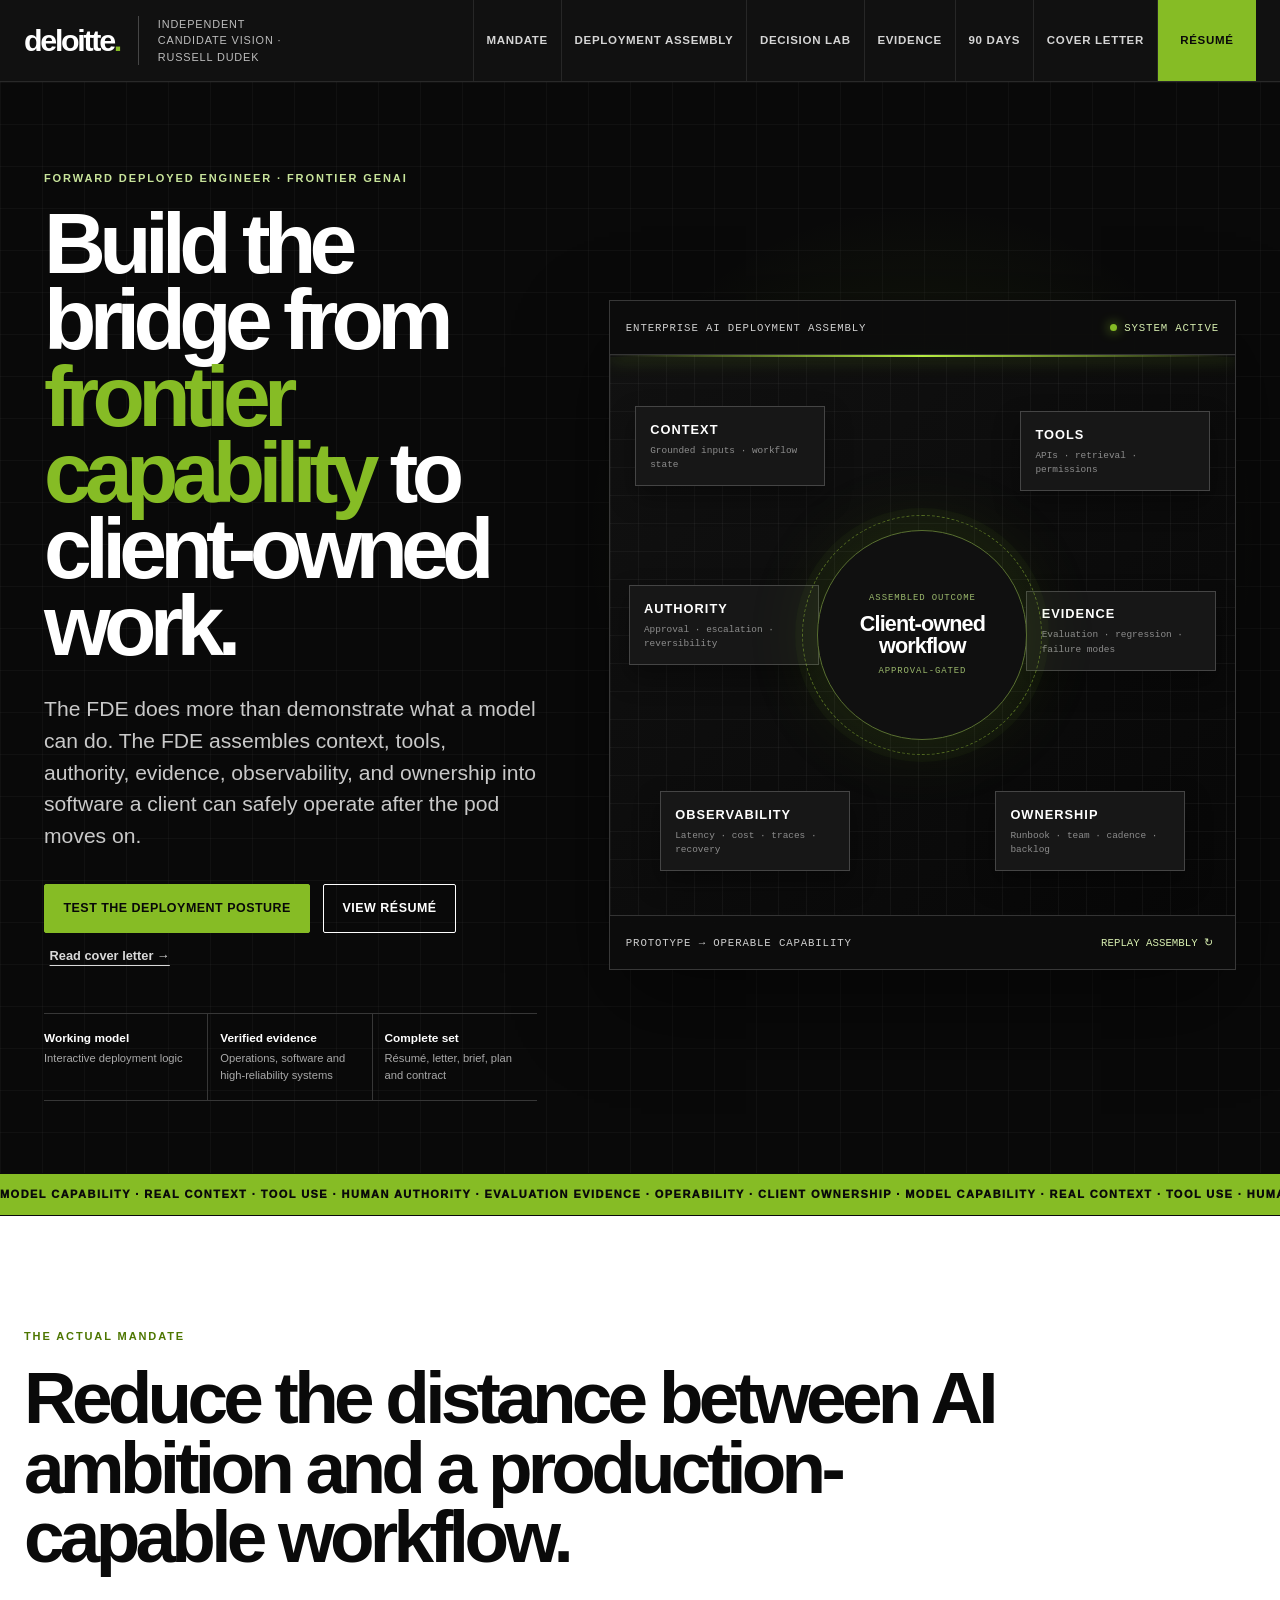
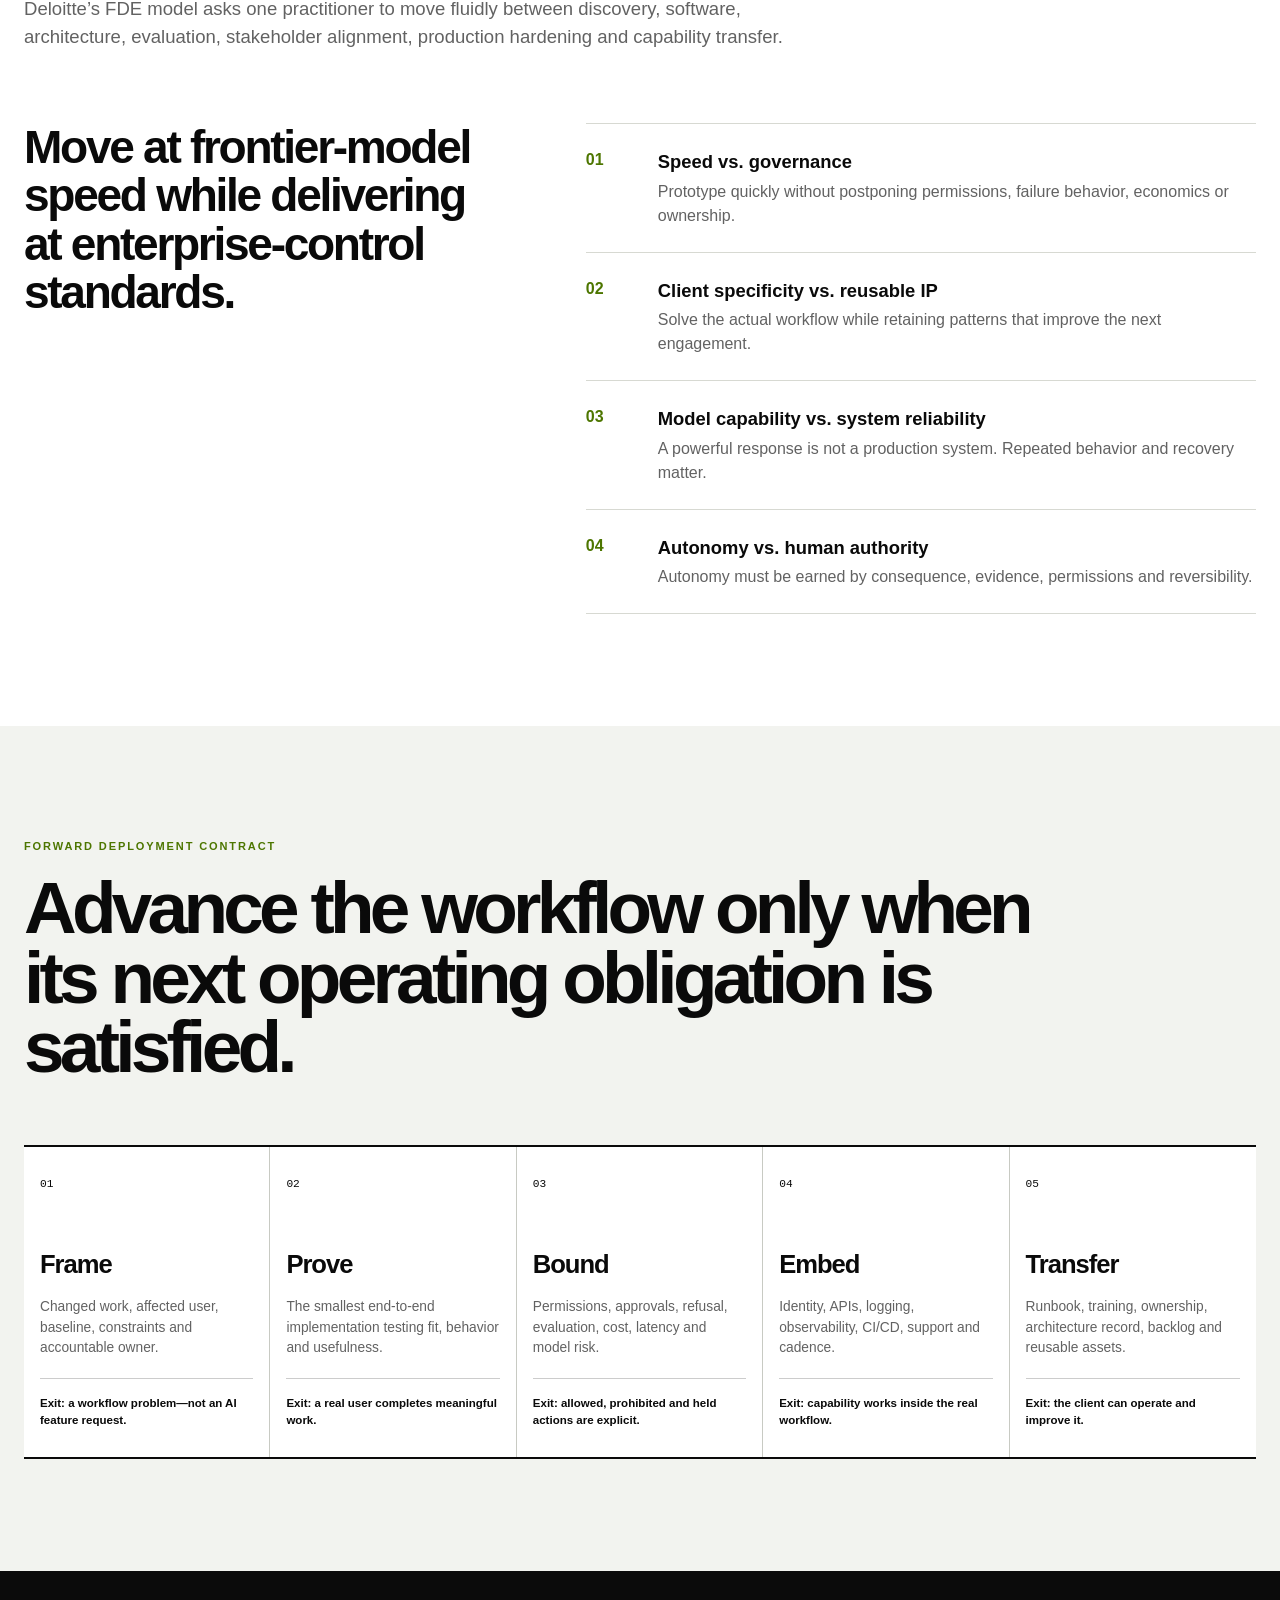
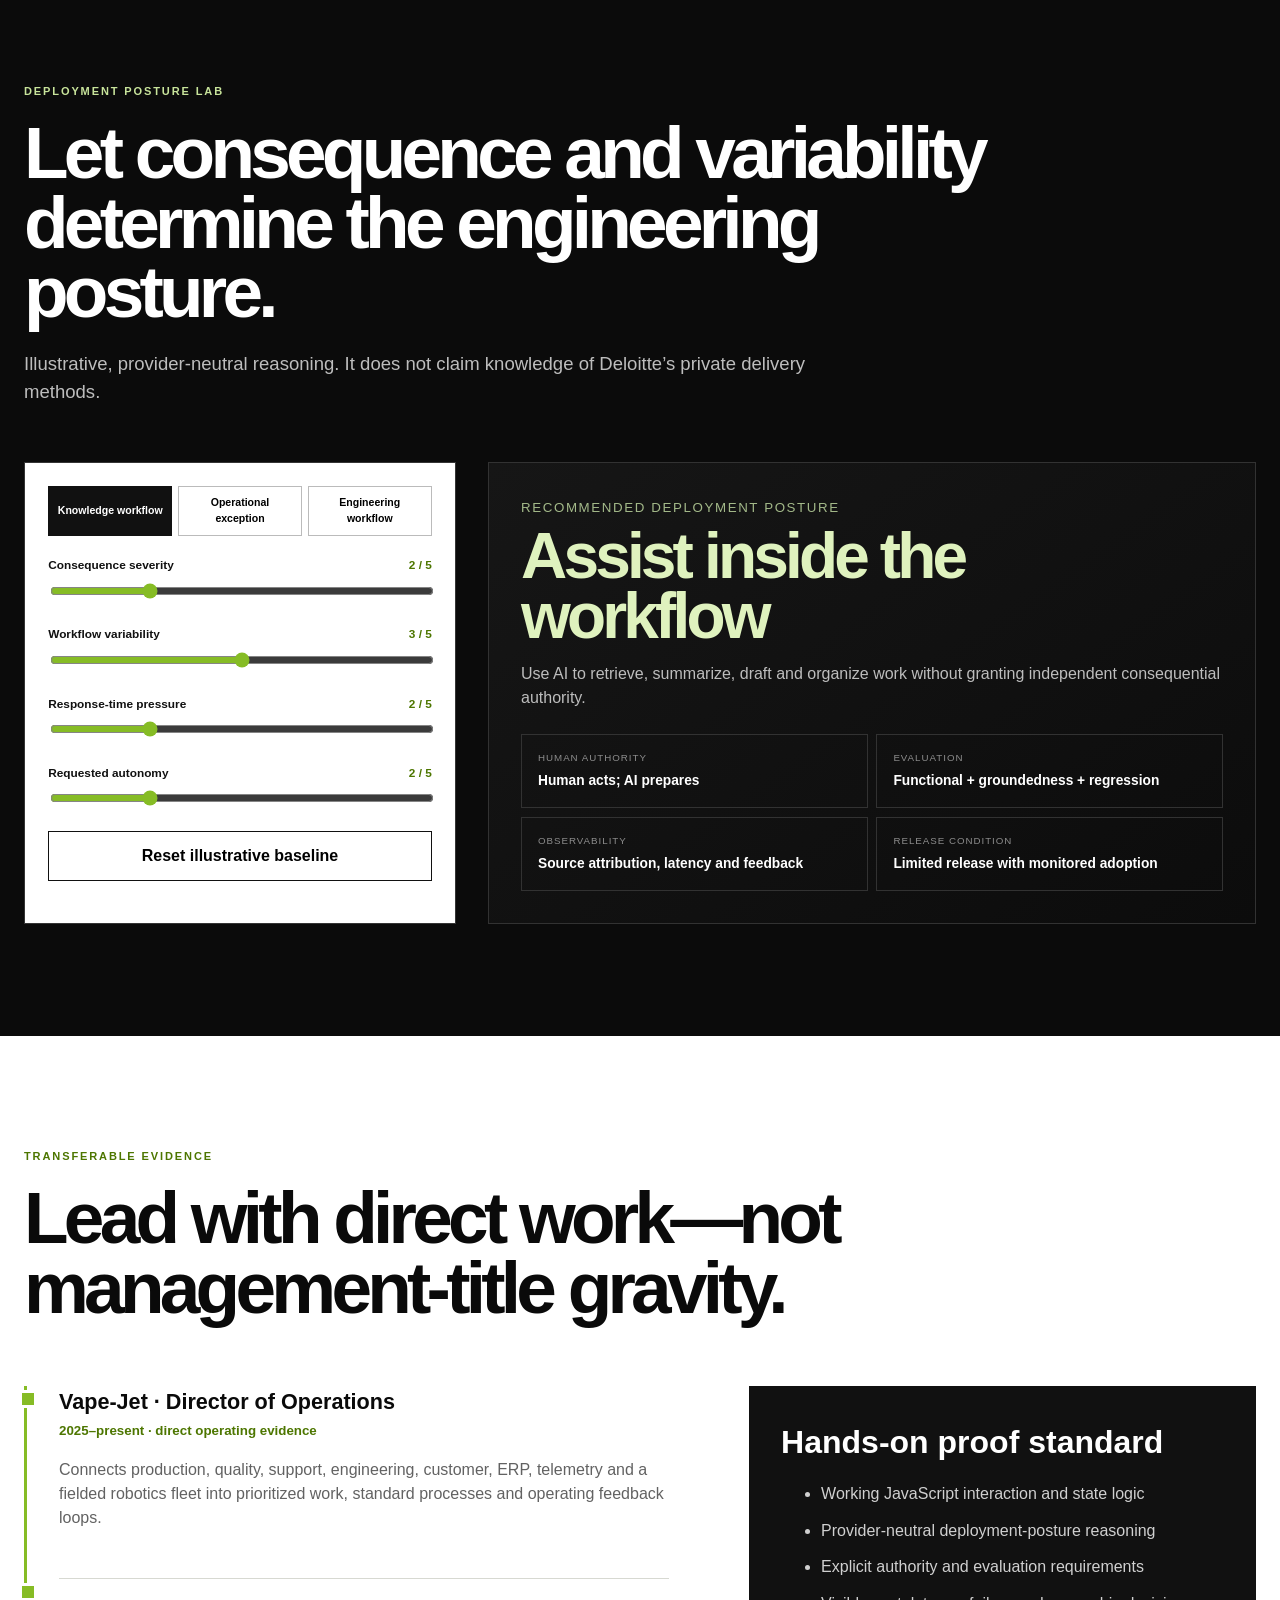
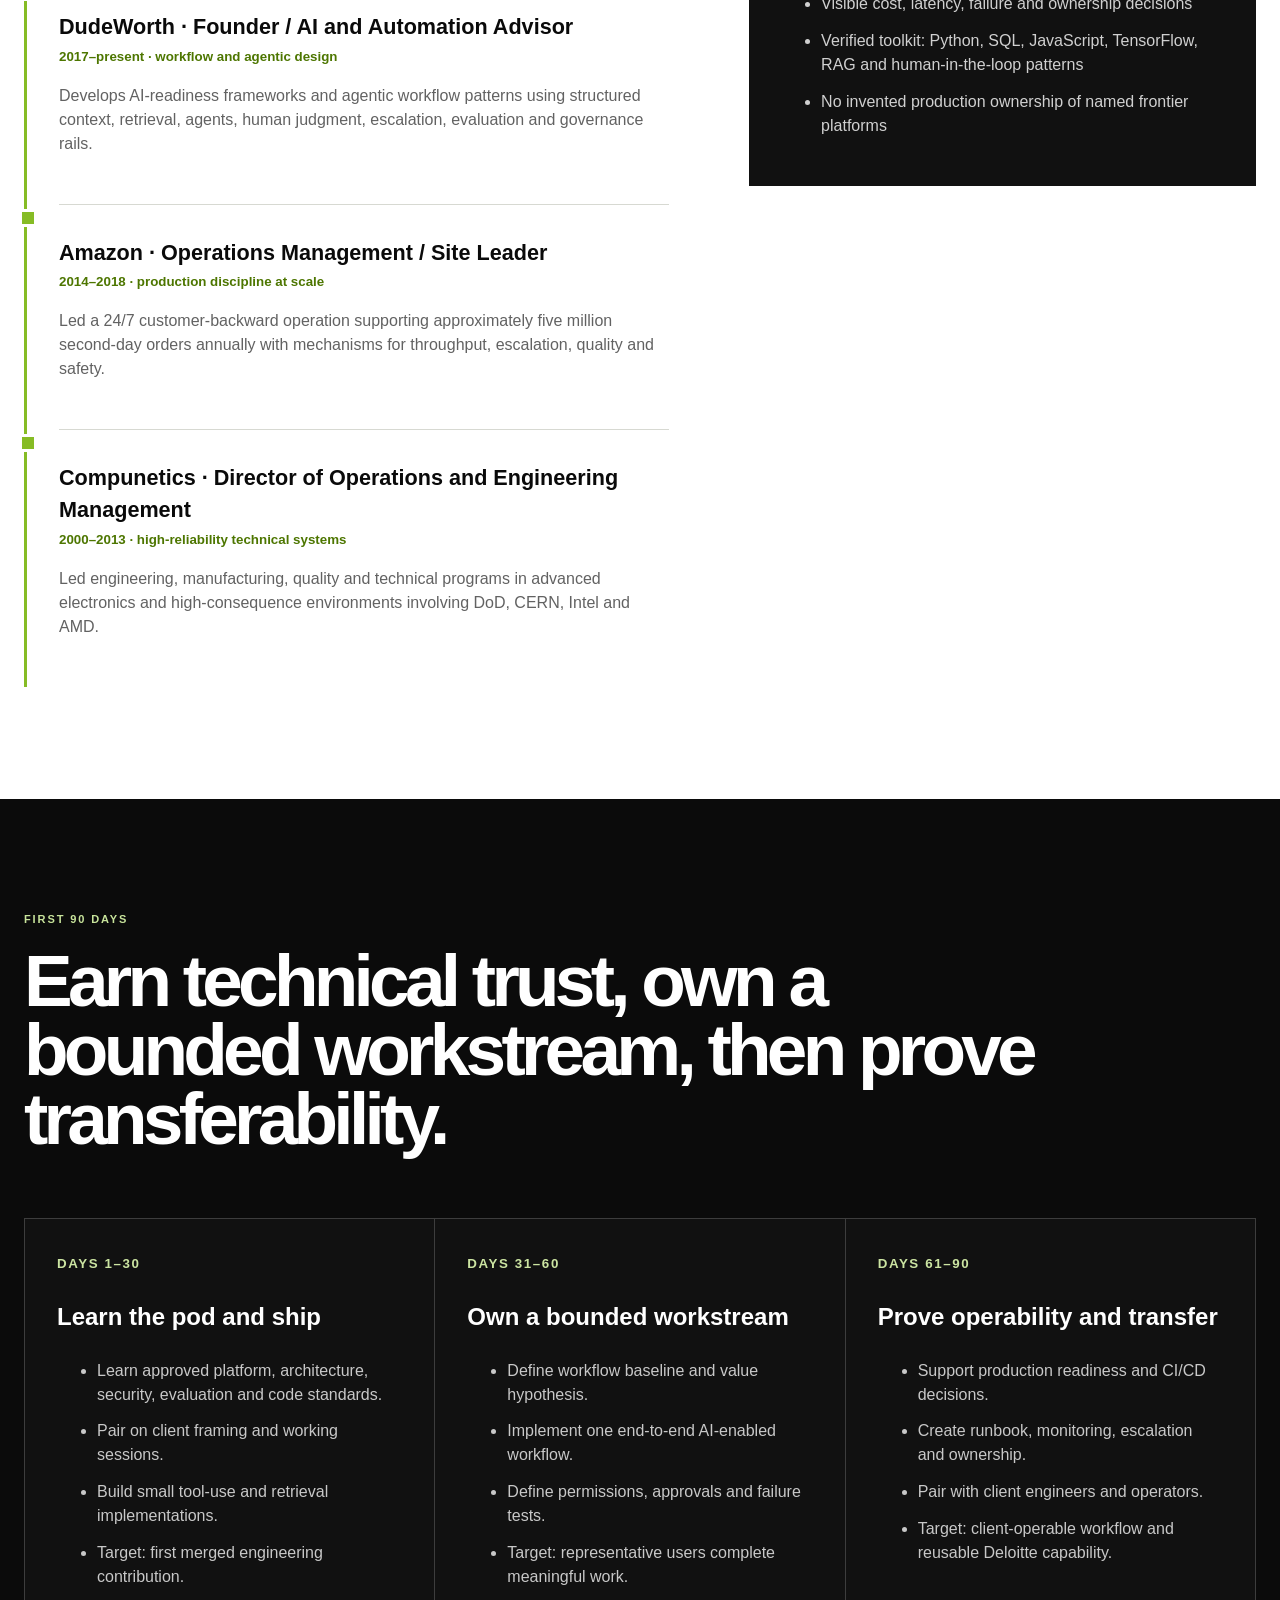
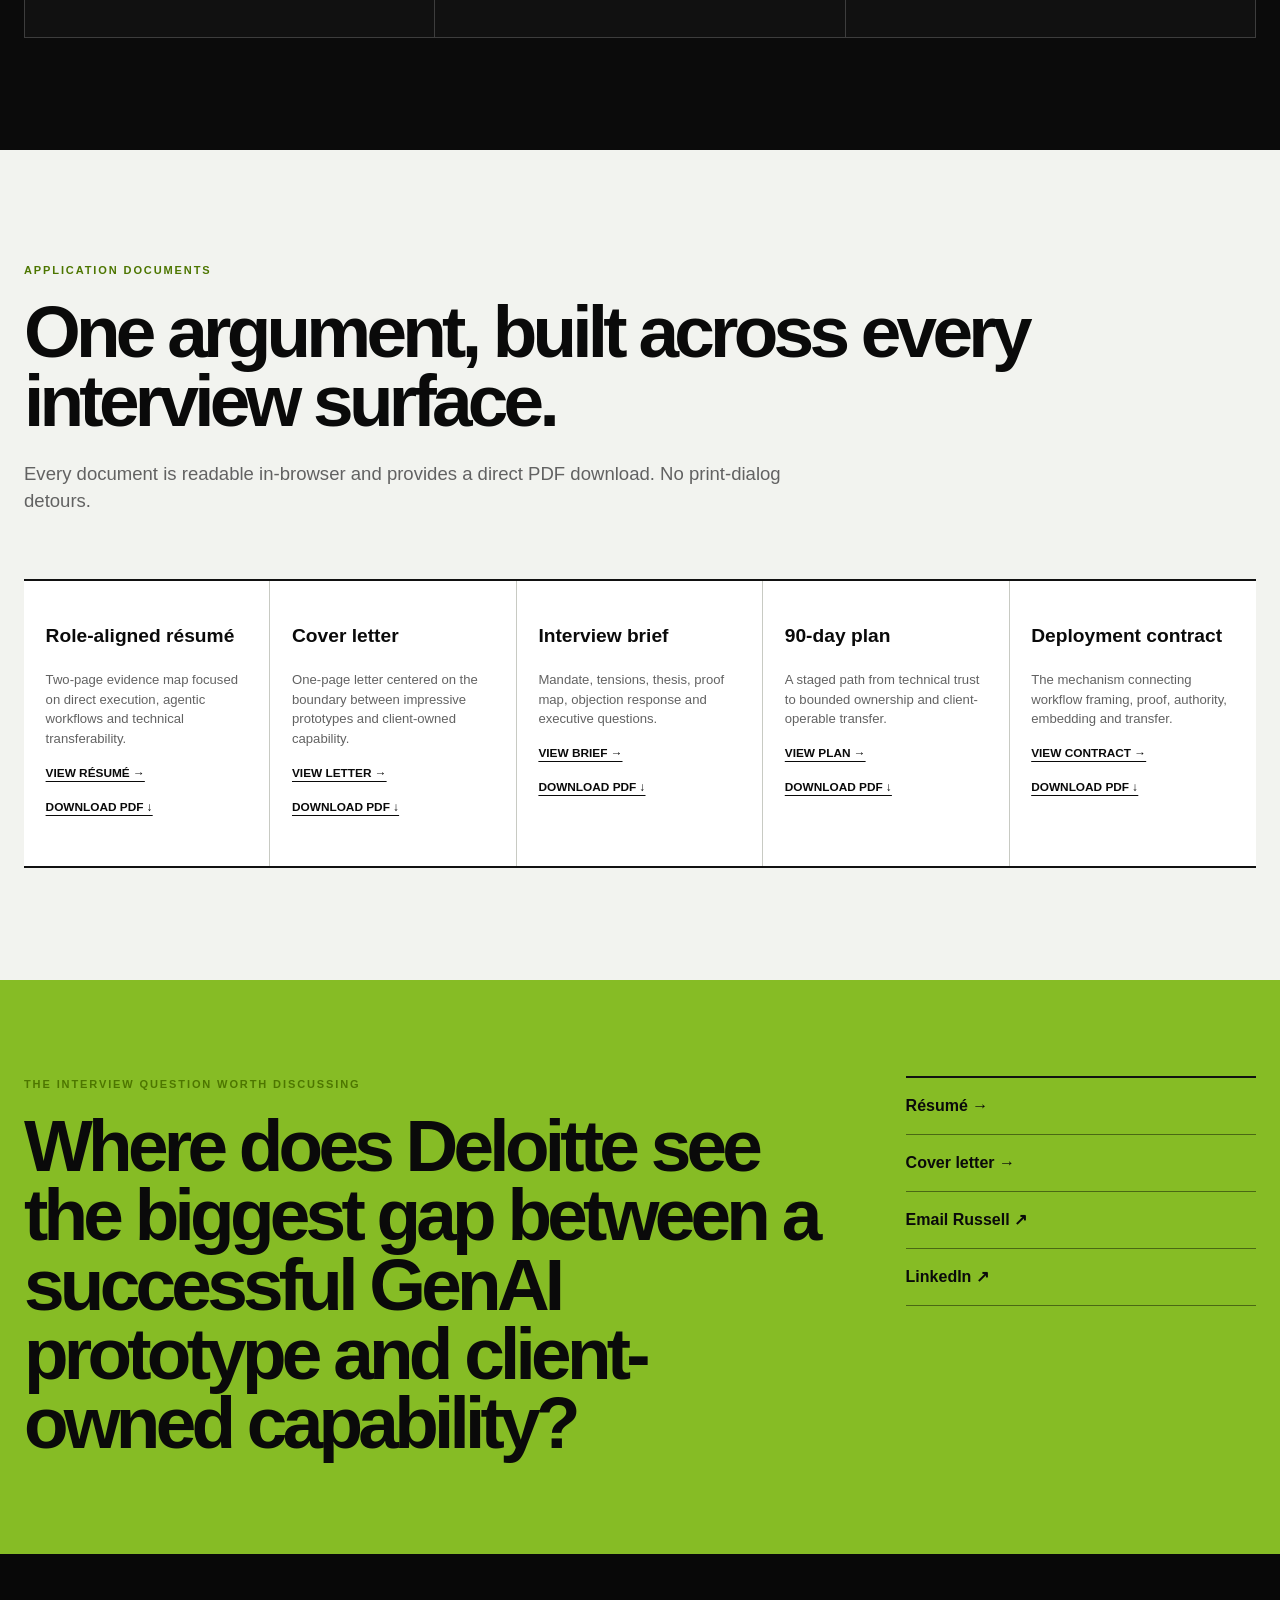
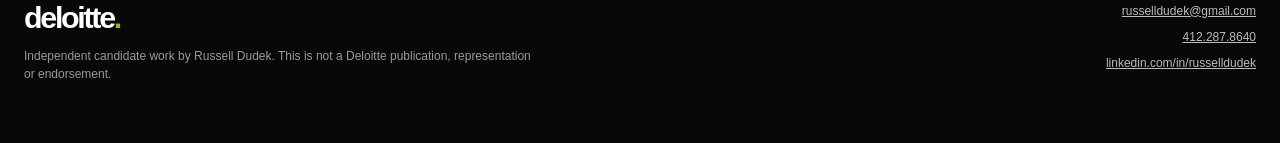
==== commit b7a24f14: "Select knowledge workflow initially and bust script cache" ====
--- a/index.html
+++ b/index.html
@@ -43,13 +43,13 @@
 <div class="ticker" aria-hidden="true"><div>MODEL CAPABILITY · REAL CONTEXT · TOOL USE · HUMAN AUTHORITY · EVALUATION EVIDENCE · OPERABILITY · CLIENT OWNERSHIP · MODEL CAPABILITY · REAL CONTEXT · TOOL USE · HUMAN AUTHORITY · EVALUATION EVIDENCE · OPERABILITY · CLIENT OWNERSHIP ·</div></div>
 <section class="section" id="mandate"><div class="wrap"><p class="eyebrow dark-ink">The actual mandate</p><h2>Reduce the distance between AI ambition and a production-capable workflow.</h2><p class="section-lede">Deloitte’s FDE model asks one practitioner to move fluidly between discovery, software, architecture, evaluation, stakeholder alignment, production hardening and capability transfer.</p><div class="mandate-grid"><blockquote>Move at frontier-model speed while delivering at enterprise-control standards.</blockquote><div class="tensions"><article><b>01</b><div><h3>Speed vs. governance</h3><p>Prototype quickly without postponing permissions, failure behavior, economics or ownership.</p></div></article><article><b>02</b><div><h3>Client specificity vs. reusable IP</h3><p>Solve the actual workflow while retaining patterns that improve the next engagement.</p></div></article><article><b>03</b><div><h3>Model capability vs. system reliability</h3><p>A powerful response is not a production system. Repeated behavior and recovery matter.</p></div></article><article><b>04</b><div><h3>Autonomy vs. human authority</h3><p>Autonomy must be earned by consequence, evidence, permissions and reversibility.</p></div></article></div></div></div></section>
 <section class="section fog"><div class="wrap"><p class="eyebrow dark-ink">Forward Deployment Contract</p><h2>Advance the workflow only when its next operating obligation is satisfied.</h2><div class="contract"><article><span>01</span><h3>Frame</h3><p>Changed work, affected user, baseline, constraints and accountable owner.</p><b>Exit: a workflow problem—not an AI feature request.</b></article><article><span>02</span><h3>Prove</h3><p>The smallest end-to-end implementation testing fit, behavior and usefulness.</p><b>Exit: a real user completes meaningful work.</b></article><article><span>03</span><h3>Bound</h3><p>Permissions, approvals, refusal, evaluation, cost, latency and model risk.</p><b>Exit: allowed, prohibited and held actions are explicit.</b></article><article><span>04</span><h3>Embed</h3><p>Identity, APIs, logging, observability, CI/CD, support and cadence.</p><b>Exit: capability works inside the real workflow.</b></article><article><span>05</span><h3>Transfer</h3><p>Runbook, training, ownership, architecture record, backlog and reusable assets.</p><b>Exit: the client can operate and improve it.</b></article></div></div></section>
-<section class="section black" id="lab" data-lab><div class="wrap"><p class="eyebrow">Deployment posture lab</p><h2>Let consequence and variability determine the engineering posture.</h2><p class="section-lede pale">Illustrative, provider-neutral reasoning. It does not claim knowledge of Deloitte’s private delivery methods.</p><div class="lab"><div class="controls"><div class="tabs" role="tablist"><button data-scenario="knowledge" aria-selected="false">Knowledge workflow</button><button class="active" data-scenario="exception" aria-selected="true">Operational exception</button><button data-scenario="engineering" aria-selected="false">Engineering workflow</button></div><label>Consequence severity <output data-out="severity">3 / 5</output><input id="severity" type="range" min="1" max="5" value="3"></label><label>Workflow variability <output data-out="variability">4 / 5</output><input id="variability" type="range" min="1" max="5" value="4"></label><label>Response-time pressure <output data-out="latency">3 / 5</output><input id="latency" type="range" min="1" max="5" value="3"></label><label>Requested autonomy <output data-out="autonomy">3 / 5</output><input id="autonomy" type="range" min="1" max="5" value="3"></label><button class="reset" data-reset>Reset illustrative baseline</button></div><div class="readout" aria-live="polite"><small>Recommended deployment posture</small><h3 data-posture>Execute with approval</h3><p data-rationale>Moderate consequence and high variability require explicit approval, strong traceability, representative evaluation and a named operating owner.</p><div class="requirements"><div><span>Human authority</span><b data-req="human">Approval before consequential action</b></div><div><span>Evaluation</span><b data-req="evaluation">Representative + adversarial + repeated-run</b></div><div><span>Observability</span><b data-req="observability">Full tool trace, cost, latency, retries, overrides</b></div><div><span>Release condition</span><b data-req="release">Bounded pilot with named owner</b></div></div></div></div></div></section>
+<section class="section black" id="lab" data-lab><div class="wrap"><p class="eyebrow">Deployment posture lab</p><h2>Let consequence and variability determine the engineering posture.</h2><p class="section-lede pale">Illustrative, provider-neutral reasoning. It does not claim knowledge of Deloitte’s private delivery methods.</p><div class="lab"><div class="controls"><div class="tabs" role="tablist"><button class="active" data-scenario="knowledge" aria-selected="true">Knowledge workflow</button><button data-scenario="exception" aria-selected="false">Operational exception</button><button data-scenario="engineering" aria-selected="false">Engineering workflow</button></div><label>Consequence severity <output data-out="severity">2 / 5</output><input id="severity" type="range" min="1" max="5" value="2"></label><label>Workflow variability <output data-out="variability">3 / 5</output><input id="variability" type="range" min="1" max="5" value="3"></label><label>Response-time pressure <output data-out="latency">2 / 5</output><input id="latency" type="range" min="1" max="5" value="2"></label><label>Requested autonomy <output data-out="autonomy">2 / 5</output><input id="autonomy" type="range" min="1" max="5" value="2"></label><button class="reset" data-reset>Reset illustrative baseline</button></div><div class="readout" aria-live="polite"><small>Recommended deployment posture</small><h3 data-posture>Assist inside the workflow</h3><p data-rationale>Use AI to retrieve, summarize, draft and organize work without granting independent consequential authority.</p><div class="requirements"><div><span>Human authority</span><b data-req="human">Human acts; AI prepares</b></div><div><span>Evaluation</span><b data-req="evaluation">Functional + groundedness + regression</b></div><div><span>Observability</span><b data-req="observability">Source attribution, latency and feedback</b></div><div><span>Release condition</span><b data-req="release">Limited release with monitored adoption</b></div></div></div></div></div></section>
 <section class="section" id="evidence"><div class="wrap"><p class="eyebrow dark-ink">Transferable evidence</p><h2>Lead with direct work—not management-title gravity.</h2><div class="evidence-grid"><div class="timeline"><article><h3>Vape-Jet · Director of Operations</h3><small>2025–present · direct operating evidence</small><p>Connects production, quality, support, engineering, customer, ERP, telemetry and a fielded robotics fleet into prioritized work, standard processes and operating feedback loops.</p></article><article><h3>DudeWorth · Founder / AI and Automation Advisor</h3><small>2017–present · workflow and agentic design</small><p>Develops AI-readiness frameworks and agentic workflow patterns using structured context, retrieval, agents, human judgment, escalation, evaluation and governance rails.</p></article><article><h3>Amazon · Operations Management / Site Leader</h3><small>2014–2018 · production discipline at scale</small><p>Led a 24/7 customer-backward operation supporting approximately five million second-day orders annually with mechanisms for throughput, escalation, quality and safety.</p></article><article><h3>Compunetics · Director of Operations and Engineering Management</h3><small>2000–2013 · high-reliability technical systems</small><p>Led engineering, manufacturing, quality and technical programs in advanced electronics and high-consequence environments involving DoD, CERN, Intel and AMD.</p></article></div><aside class="proof"><h3>Hands-on proof standard</h3><ul><li>Working JavaScript interaction and state logic</li><li>Provider-neutral deployment-posture reasoning</li><li>Explicit authority and evaluation requirements</li><li>Visible cost, latency, failure and ownership decisions</li><li>Verified toolkit: Python, SQL, JavaScript, TensorFlow, RAG and human-in-the-loop patterns</li><li>No invented production ownership of named frontier platforms</li></ul></aside></div></div></section>
 <section class="section black" id="plan"><div class="wrap"><p class="eyebrow">First 90 days</p><h2>Earn technical trust, own a bounded workstream, then prove transferability.</h2><div class="plan"><article><small>Days 1–30</small><h3>Learn the pod and ship</h3><ul><li>Learn approved platform, architecture, security, evaluation and code standards.</li><li>Pair on client framing and working sessions.</li><li>Build small tool-use and retrieval implementations.</li><li>Target: first merged engineering contribution.</li></ul></article><article><small>Days 31–60</small><h3>Own a bounded workstream</h3><ul><li>Define workflow baseline and value hypothesis.</li><li>Implement one end-to-end AI-enabled workflow.</li><li>Define permissions, approvals and failure tests.</li><li>Target: representative users complete meaningful work.</li></ul></article><article><small>Days 61–90</small><h3>Prove operability and transfer</h3><ul><li>Support production readiness and CI/CD decisions.</li><li>Create runbook, monitoring, escalation and ownership.</li><li>Pair with client engineers and operators.</li><li>Target: client-operable workflow and reusable Deloitte capability.</li></ul></article></div></div></section>
 <section class="section fog" id="documents"><div class="wrap"><p class="eyebrow dark-ink">Application documents</p><h2>One argument, built across every interview surface.</h2><p class="section-lede">Every document is readable in-browser and provides a direct PDF download. No print-dialog detours.</p><div class="docs"><article><h3>Role-aligned résumé</h3><p>Two-page evidence map focused on direct execution, agentic workflows and technical transferability.</p><a href="resume.html">View résumé →</a><a download href="docs/russell-dudek-deloitte-frontier-genai-fde-resume.pdf">Download PDF ↓</a></article><article><h3>Cover letter</h3><p>One-page letter centered on the boundary between impressive prototypes and client-owned capability.</p><a href="cover-letter.html">View letter →</a><a download href="docs/russell-dudek-deloitte-frontier-genai-fde-cover-letter.pdf">Download PDF ↓</a></article><article><h3>Interview brief</h3><p>Mandate, tensions, thesis, proof map, objection response and executive questions.</p><a href="interview-brief.html">View brief →</a><a download href="docs/russell-dudek-deloitte-frontier-genai-fde-interview-brief.pdf">Download PDF ↓</a></article><article><h3>90-day plan</h3><p>A staged path from technical trust to bounded ownership and client-operable transfer.</p><a href="90-day-plan.html">View plan →</a><a download href="docs/russell-dudek-deloitte-frontier-genai-fde-90-day-plan.pdf">Download PDF ↓</a></article><article><h3>Deployment contract</h3><p>The mechanism connecting workflow framing, proof, authority, embedding and transfer.</p><a href="deployment-contract.html">View contract →</a><a download href="docs/russell-dudek-forward-deployment-contract.pdf">Download PDF ↓</a></article></div></div></section>
 <section class="closing"><div><p class="eyebrow dark-ink">The interview question worth discussing</p><h2>Where does Deloitte see the biggest gap between a successful GenAI prototype and client-owned capability?</h2></div><div><a href="resume.html">Résumé →</a><a href="cover-letter.html">Cover letter →</a><a href="mailto:russelldudek@gmail.com">Email Russell ↗</a><a href="https://www.linkedin.com/in/russelldudek">LinkedIn ↗</a></div></section>
 </main>
 <footer><div><span class="wordmark">deloitte<span>.</span></span><p>Independent candidate work by Russell Dudek. This is not a Deloitte publication, representation or endorsement.</p></div><div><a href="mailto:russelldudek@gmail.com">russelldudek@gmail.com</a><a href="tel:+14122878640">412.287.8640</a><a href="https://www.linkedin.com/in/russelldudek">linkedin.com/in/russelldudek</a></div></footer>
-<script src="app.v2.js"></script>
+<script src="app.v2.js?v=20260715-2"></script>
 </body>
-</html>
+</html>
